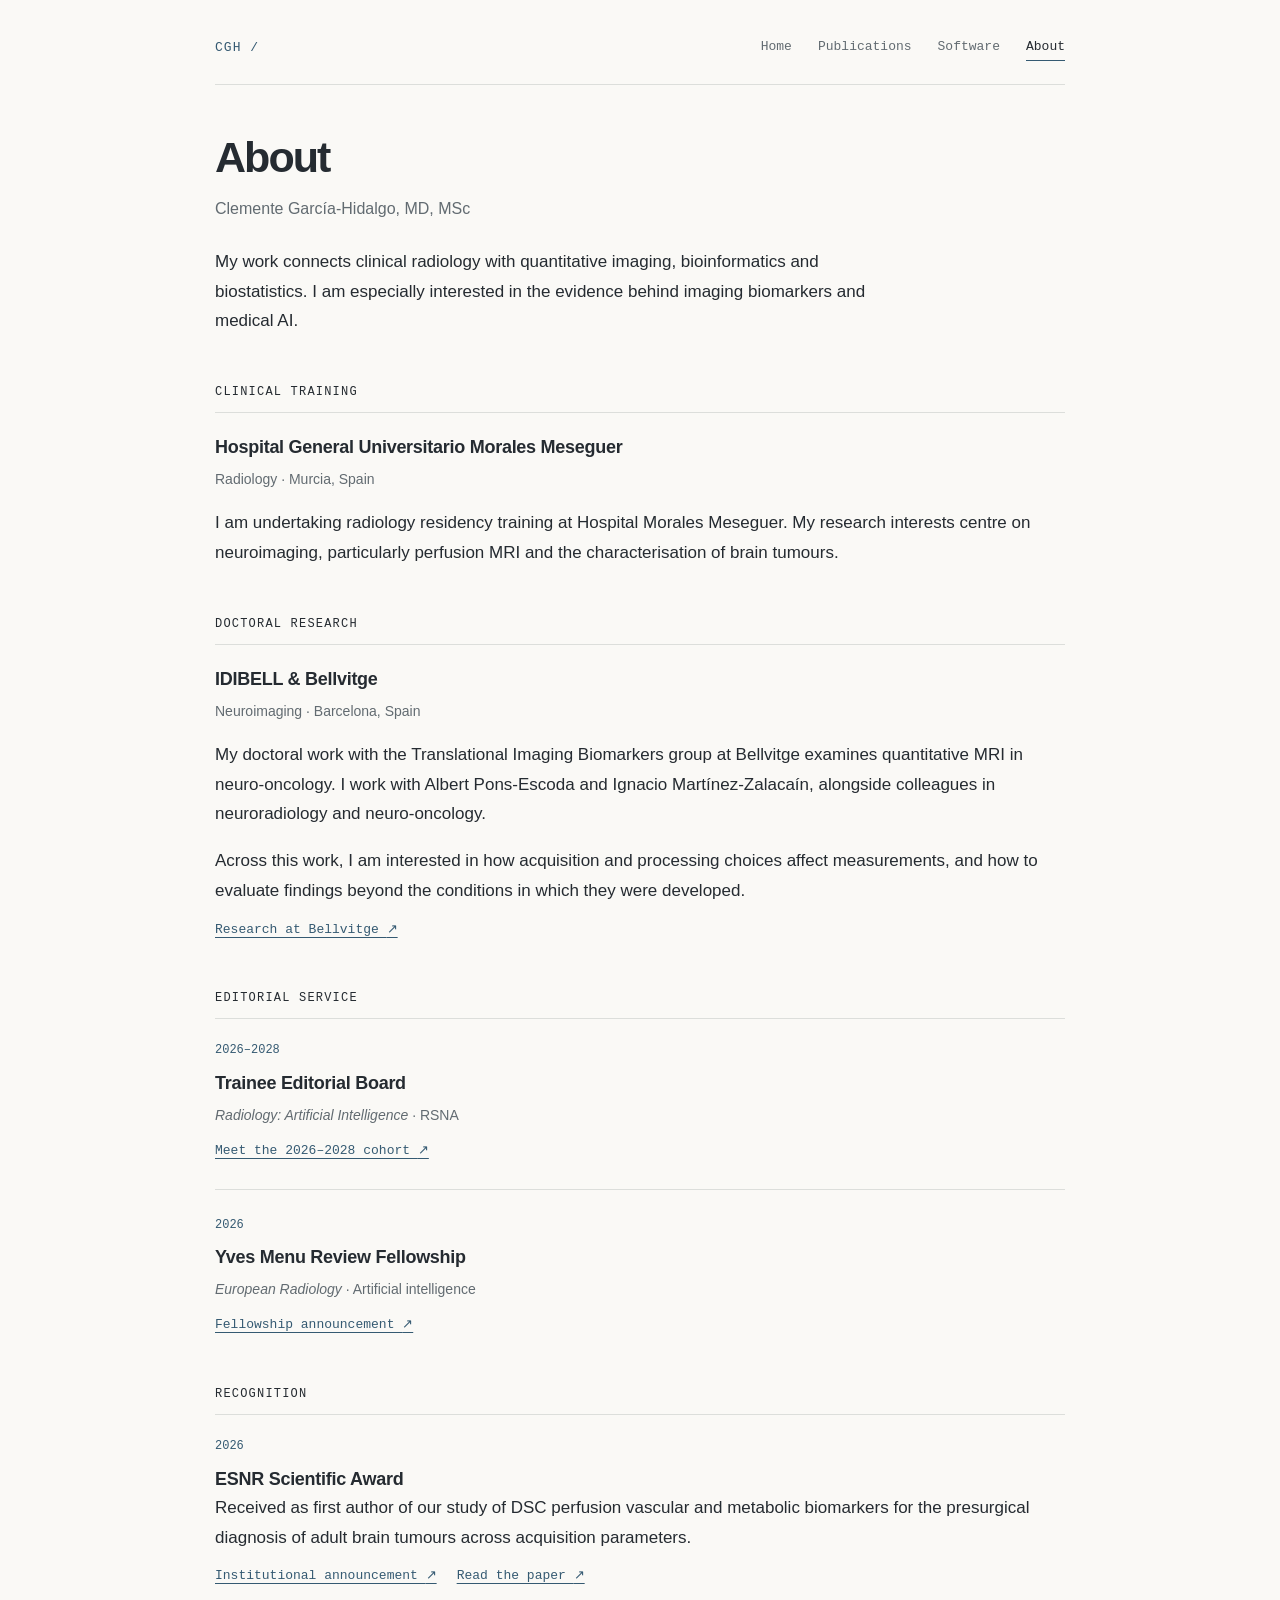
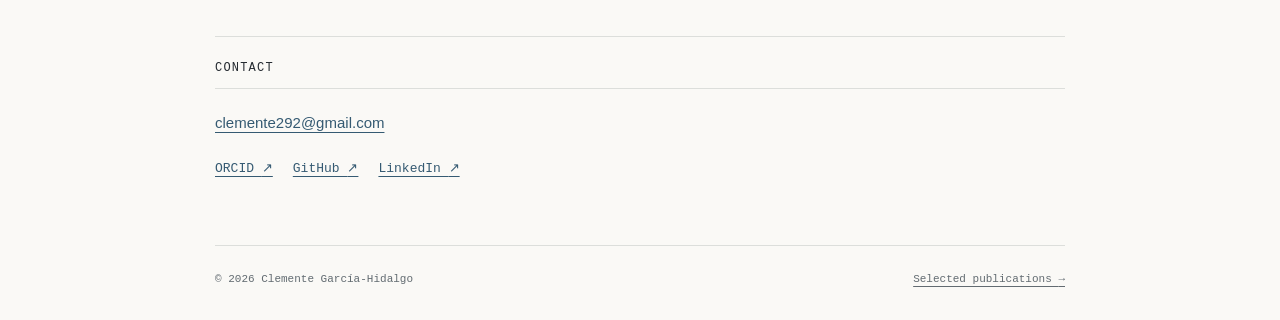
==== about/index.html @ 9771b4ef "Create academic website for Clemente Garcia-Hidalgo" ====
<!doctype html>
<html lang="en">
<head>
  <meta charset="utf-8">
  <meta name="viewport" content="width=device-width, initial-scale=1">
  <meta name="description" content="About Clemente García-Hidalgo, MD, MSc: clinical training, doctoral research in neuroimaging, editorial service and scientific recognition.">
  <title>About · Clemente García-Hidalgo</title>
  <link rel="canonical" href="https://torkitor.github.io/about/">
  <link rel="icon" href="../assets/favicon.svg" type="image/svg+xml">
  <link rel="stylesheet" href="../assets/style.css">
</head>
<body>
  <a class="skip-link" href="#main">Skip to content</a>
  <div class="page">
    <header class="site-header">
      <span class="wordmark">CGH /</span>
      <nav aria-label="Main navigation">
        <a href="../">Home</a>
        <a href="../publications/">Publications</a>
        <a href="../software/">Software</a>
        <a href="./" aria-current="page">About</a>
      </nav>
    </header>

    <main id="main">
      <h1>About</h1>
      <p class="subtitle">Clemente García-Hidalgo, MD, MSc</p>
      <p class="lead">My work connects clinical radiology with quantitative imaging, bioinformatics and biostatistics. I am especially interested in the evidence behind imaging biomarkers and medical AI.</p>

      <section aria-labelledby="clinical-heading">
        <h2 id="clinical-heading">Clinical training</h2>
        <h3>Hospital General Universitario Morales Meseguer</h3>
        <p class="meta">Radiology · Murcia, Spain</p>
        <p>I am undertaking radiology residency training at Hospital Morales Meseguer. My research interests centre on neuroimaging, particularly perfusion MRI and the characterisation of brain tumours.</p>
      </section>

      <section aria-labelledby="doctoral-heading">
        <h2 id="doctoral-heading">Doctoral research</h2>
        <h3>IDIBELL &amp; Bellvitge</h3>
        <p class="meta">Neuroimaging · Barcelona, Spain</p>
        <p>My doctoral work with the Translational Imaging Biomarkers group at Bellvitge examines quantitative MRI in neuro-oncology. I work with Albert Pons-Escoda and Ignacio Martínez-Zalacaín, alongside colleagues in neuroradiology and neuro-oncology.</p>
        <p>Across this work, I am interested in how acquisition and processing choices affect measurements, and how to evaluate findings beyond the conditions in which they were developed.</p>
        <a class="text-link" href="https://bellvitgehospital.cat/es/actualidad/noticia/la-esnr-premia-una-investigacion-sobre-tumores-cerebrales-dirigida-por-el-equipo">Research at Bellvitge <span aria-hidden="true">↗</span></a>
      </section>

      <section aria-labelledby="editorial-heading">
        <h2 id="editorial-heading">Editorial service</h2>
        <article class="entry">
          <p class="eyebrow">2026–2028</p>
          <h3>Trainee Editorial Board</h3>
          <p class="meta"><em>Radiology: Artificial Intelligence</em> · RSNA</p>
          <a class="text-link" href="https://radiologyai.substack.com/p/welcome-to-our-newest-trainee-editorial">Meet the 2026–2028 cohort <span aria-hidden="true">↗</span></a>
        </article>
        <article class="entry">
          <p class="eyebrow">2026</p>
          <h3>Yves Menu Review Fellowship</h3>
          <p class="meta"><em>European Radiology</em> · Artificial intelligence</p>
          <a class="text-link" href="https://journals.myesr.org/eur-radiol/news/new-year-new-fellows-welcome-the-recipients-of-yves-menu-review-fellowships-2026/">Fellowship announcement <span aria-hidden="true">↗</span></a>
        </article>
      </section>

      <section aria-labelledby="recognition-heading">
        <h2 id="recognition-heading">Recognition</h2>
        <article class="entry">
          <p class="eyebrow">2026</p>
          <h3>ESNR Scientific Award</h3>
          <p>Received as first author of our study of DSC perfusion vascular and metabolic biomarkers for the presurgical diagnosis of adult brain tumours across acquisition parameters.</p>
          <div class="links-row">
            <a href="https://idi.gencat.cat/ca/actualitat/2026/esnr-premia-recerca-tumors-cerebrals">Institutional announcement <span aria-hidden="true">↗</span></a>
            <a href="https://doi.org/10.1016/j.ejrad.2026.113218">Read the paper <span aria-hidden="true">↗</span></a>
          </div>
        </article>
      </section>

      <section class="contact" aria-labelledby="contact-heading">
        <h2 id="contact-heading">Contact</h2>
        <p><a href="mailto:clemente292@gmail.com">clemente292@gmail.com</a></p>
        <div class="links-row">
          <a href="https://orcid.org/0009-0001-6672-2714">ORCID <span aria-hidden="true">↗</span></a>
          <a href="https://github.com/torkitor">GitHub <span aria-hidden="true">↗</span></a>
          <a href="https://www.linkedin.com/in/clementegarciahidalgo/">LinkedIn <span aria-hidden="true">↗</span></a>
        </div>
      </section>
    </main>

    <footer class="site-footer">
      <span>© 2026 Clemente García-Hidalgo</span>
      <a href="../publications/">Selected publications <span aria-hidden="true">→</span></a>
    </footer>
  </div>
</body>
</html>
---- assets/style.css ----
:root {
  color-scheme: light;
  --paper: #faf9f6;
  --ink: #252b31;
  --muted: #626b71;
  --blue: #355a72;
  --rule: #dcdedb;
  --mono: "SFMono-Regular", Consolas, "Liberation Mono", monospace;
}
* { box-sizing: border-box; }
html { scroll-padding-top: 24px; }
body { margin: 0; color: var(--ink); background: var(--paper); font: 17px/1.75 -apple-system, BlinkMacSystemFont, "Segoe UI", sans-serif; }
.page { width: min(100% - 48px, 850px); margin: 0 auto; min-height: 100vh; display: flex; flex-direction: column; }
a { color: var(--blue); text-decoration-thickness: 1px; text-underline-offset: 4px; }
a:hover { color: var(--ink); }
a:focus-visible { outline: 2px solid var(--blue); outline-offset: 5px; border-radius: 1px; }
.skip-link { position: absolute; left: 24px; top: -100px; background: var(--paper); padding: 8px 14px; z-index: 2; }
.skip-link:focus { top: 12px; }
.site-header { display: flex; justify-content: space-between; align-items: center; gap: 24px; padding: 34px 0 23px; border-bottom: 1px solid var(--rule); }
nav { display: flex; flex-wrap: wrap; gap: 8px 26px; }
nav a { font: 13px/2 var(--mono); color: var(--muted); text-decoration: none; border-bottom: 1px solid transparent; }
nav a:hover, nav a[aria-current="page"] { color: var(--ink); border-bottom-color: var(--blue); }
.wordmark { font: 13px var(--mono); letter-spacing: .08em; color: var(--blue); }
main { flex: 1; padding-top: 48px; }
h1, h2, h3, p, figure { margin: 0; }
h1 { font-size: clamp(31px, 5vw, 43px); font-weight: 600; line-height: 1.16; letter-spacing: -.045em; }
.subtitle { color: var(--muted); margin-top: 12px; font-size: 16px; }
.intro { display: grid; grid-template-columns: 170px minmax(0, 1fr); gap: 34px; margin-top: 34px; }
.portrait { display: block; width: 170px; height: 190px; object-fit: cover; border-radius: 2px; }
figcaption { font: 11px/1.7 var(--mono); color: var(--muted); margin-top: 11px; }
p + p { margin-top: 17px; }
.intro-text p { font-size: 17px; line-height: 1.8; }
.links-row { display: flex; flex-wrap: wrap; gap: 8px 20px; margin-top: 21px; font: 13px/1.9 var(--mono); }
section { margin-top: 47px; }
h2 { font: 12px/1.5 var(--mono); font-weight: 500; text-transform: uppercase; letter-spacing: .10em; padding-bottom: 11px; border-bottom: 1px solid var(--rule); margin-bottom: 21px; }
h3 { font-size: 18px; line-height: 1.5; font-weight: 600; letter-spacing: -.015em; }
h3 a { color: var(--ink); text-decoration: none; }
h3 a:hover { color: var(--blue); text-decoration: underline; }
.interests { display: grid; grid-template-columns: repeat(3, minmax(0, 1fr)); gap: 28px; }
.interests h3 { font-size: 15px; margin-bottom: 7px; }
.interests p { color: var(--muted); font-size: 15px; line-height: 1.75; }
.news { padding: 0; margin: 0; list-style: none; }
.news li { display: grid; grid-template-columns: 70px minmax(0, 1fr); gap: 19px; margin-bottom: 15px; font-size: 15px; }
.news time, .eyebrow { font: 12px/1.8 var(--mono); color: var(--blue); }
.news time { padding-top: 3px; }
.section-heading { display: flex; flex-wrap: wrap; align-items: baseline; justify-content: space-between; gap: 10px; border-bottom: 1px solid var(--rule); margin-bottom: 21px; }
.section-heading h2 { border: 0; margin: 0; }
.section-heading > a { font: 12px var(--mono); margin-bottom: 10px; }
.entry { padding: 0 0 25px; margin-bottom: 25px; border-bottom: 1px solid var(--rule); }
.entry:last-child { border-bottom: 0; padding-bottom: 0; margin-bottom: 0; }
.entry .eyebrow { margin-bottom: 8px; }
.meta { color: var(--muted); font-size: 14px; margin-top: 7px; line-height: 1.65; }
.project h3 + p { margin-top: 12px; }
.entry .links-row { margin-top: 12px; }
.lead { max-width: 680px; margin-top: 24px; }
.text-link { display: inline-block; margin-top: 12px; font: 13px/1.9 var(--mono); }
.contact { border-top: 1px solid var(--rule); padding-top: 22px; }
.contact p { color: var(--muted); font-size: 15px; }
.site-footer { display: flex; flex-wrap: wrap; justify-content: space-between; gap: 12px; margin-top: 63px; padding: 24px 0 30px; border-top: 1px solid var(--rule); color: var(--muted); font: 11px/1.8 var(--mono); }
.site-footer a { color: var(--muted); }
@media (max-width: 600px) {
  .page { width: calc(100% - 36px); }
  .site-header { padding-top: 22px; gap: 12px; }
  nav { gap: 8px 18px; }
  .wordmark { display: none; }
  main { padding-top: 33px; }
  .intro { grid-template-columns: 1fr; gap: 23px; margin-top: 26px; }
  .portrait { width: 128px; height: 144px; }
  .intro figure { display: flex; align-items: flex-end; gap: 18px; }
  figcaption { margin: 0 0 2px; max-width: 160px; }
  .interests { grid-template-columns: 1fr; gap: 19px; }
  .news li { grid-template-columns: 57px minmax(0, 1fr); gap: 12px; }
  section { margin-top: 36px; }
  .site-footer { margin-top: 43px; }
}
@media print {
  body { background: white; font-size: 11pt; }
  .page { width: 100%; }
  .site-header, .skip-link, .site-footer { display: none; }
  main { padding: 0; }
  .entry { break-inside: avoid; }
}
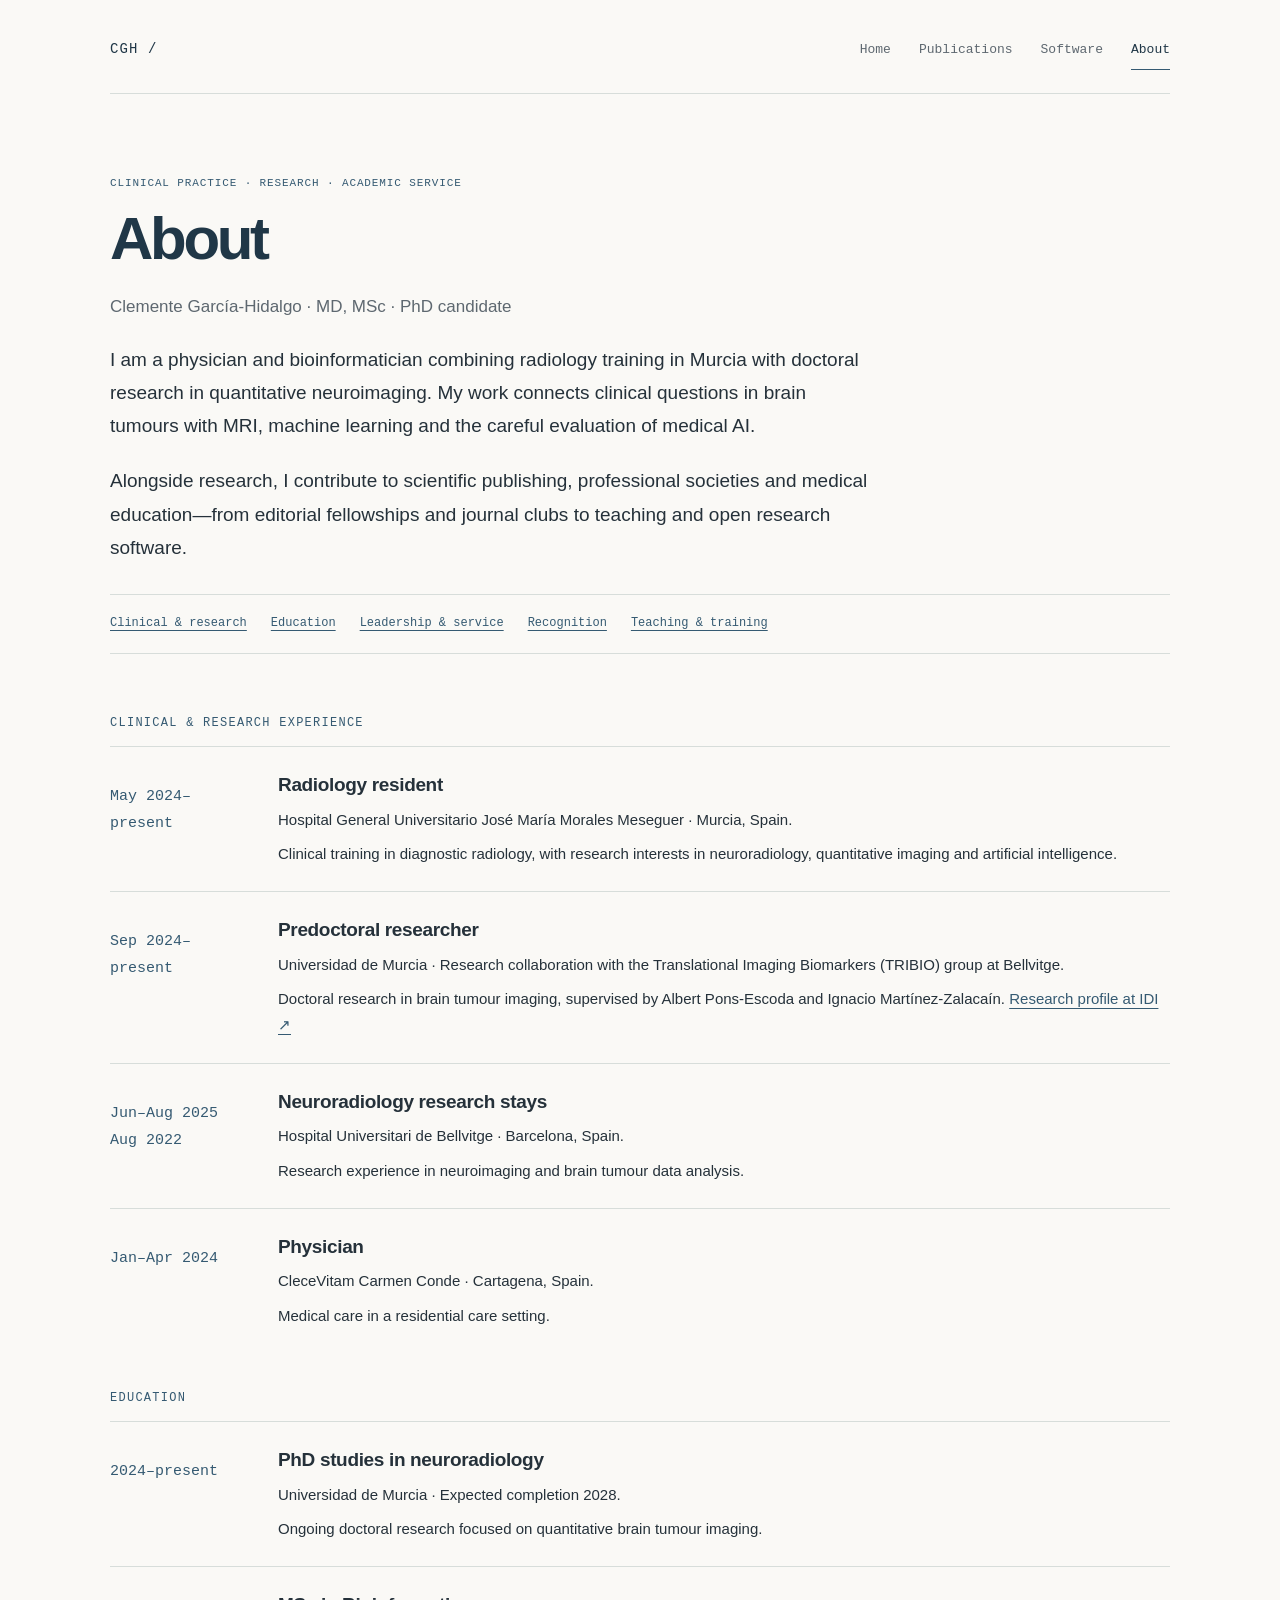
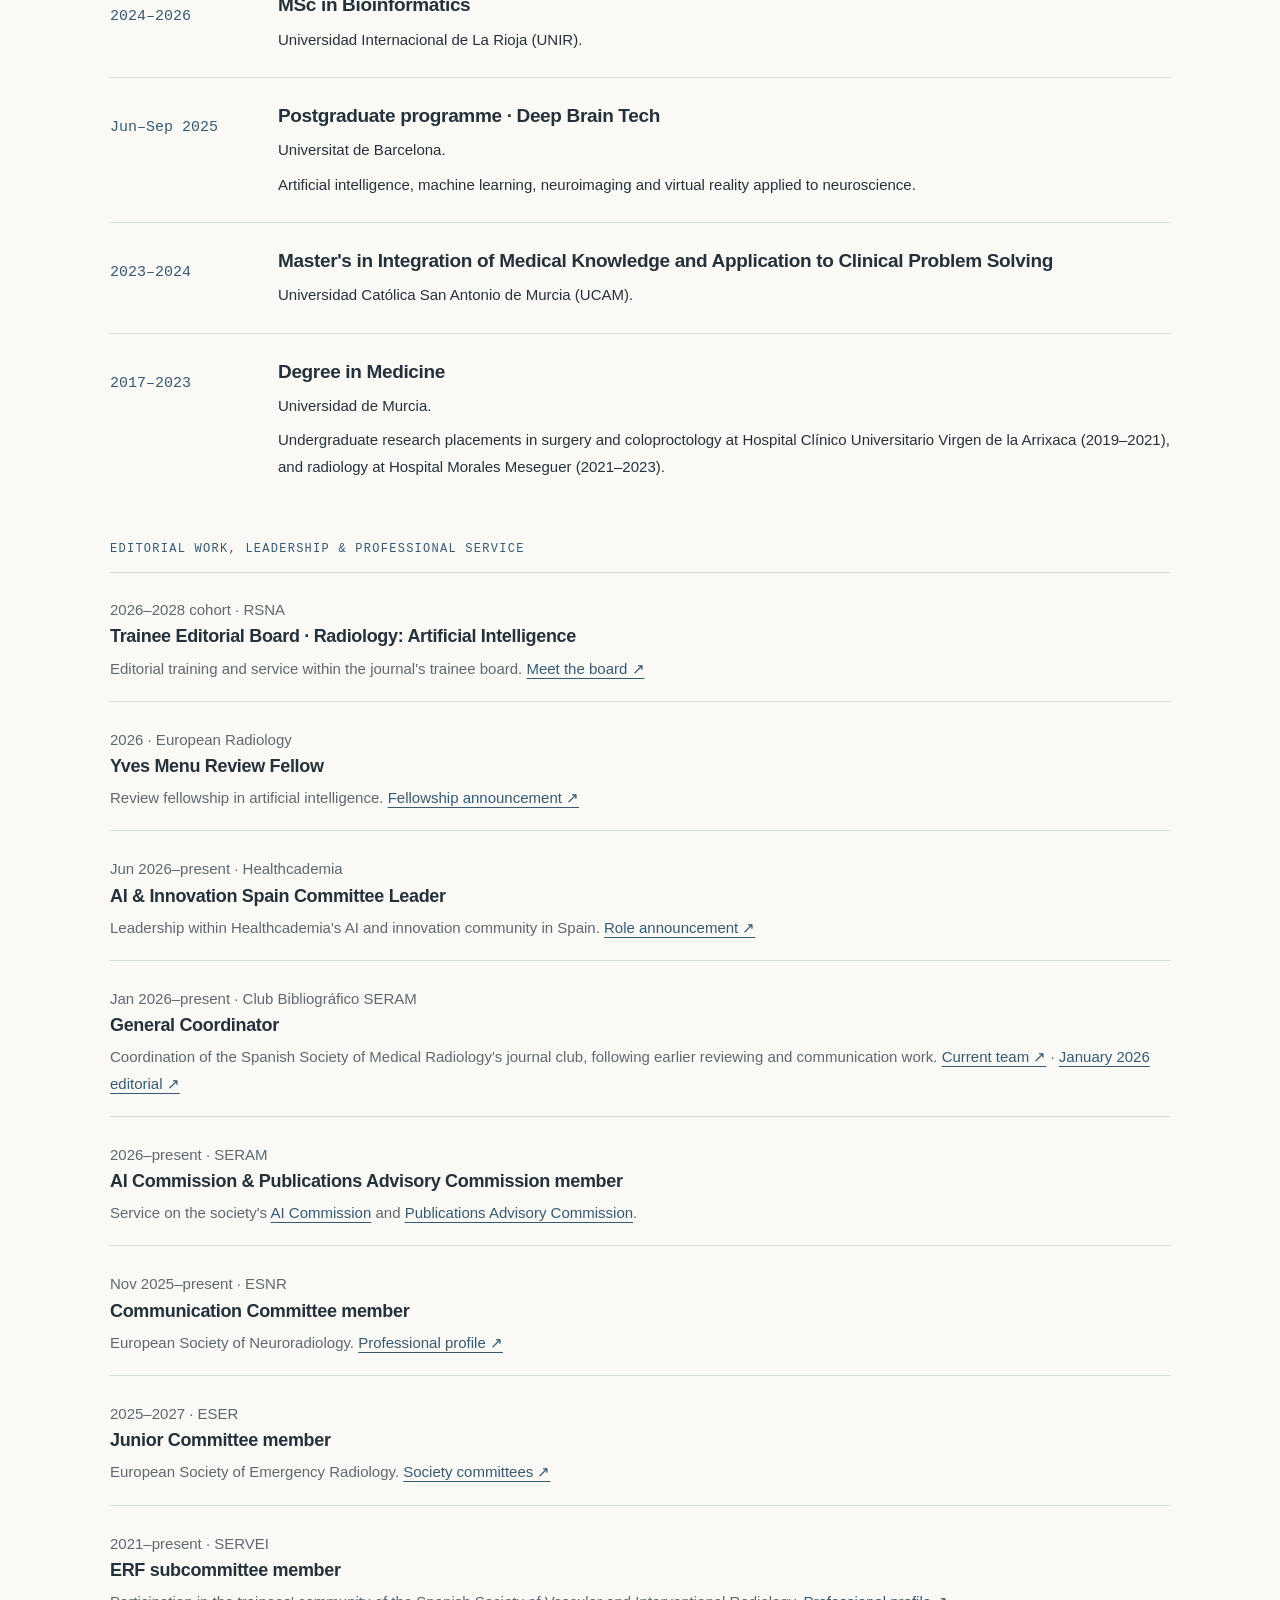
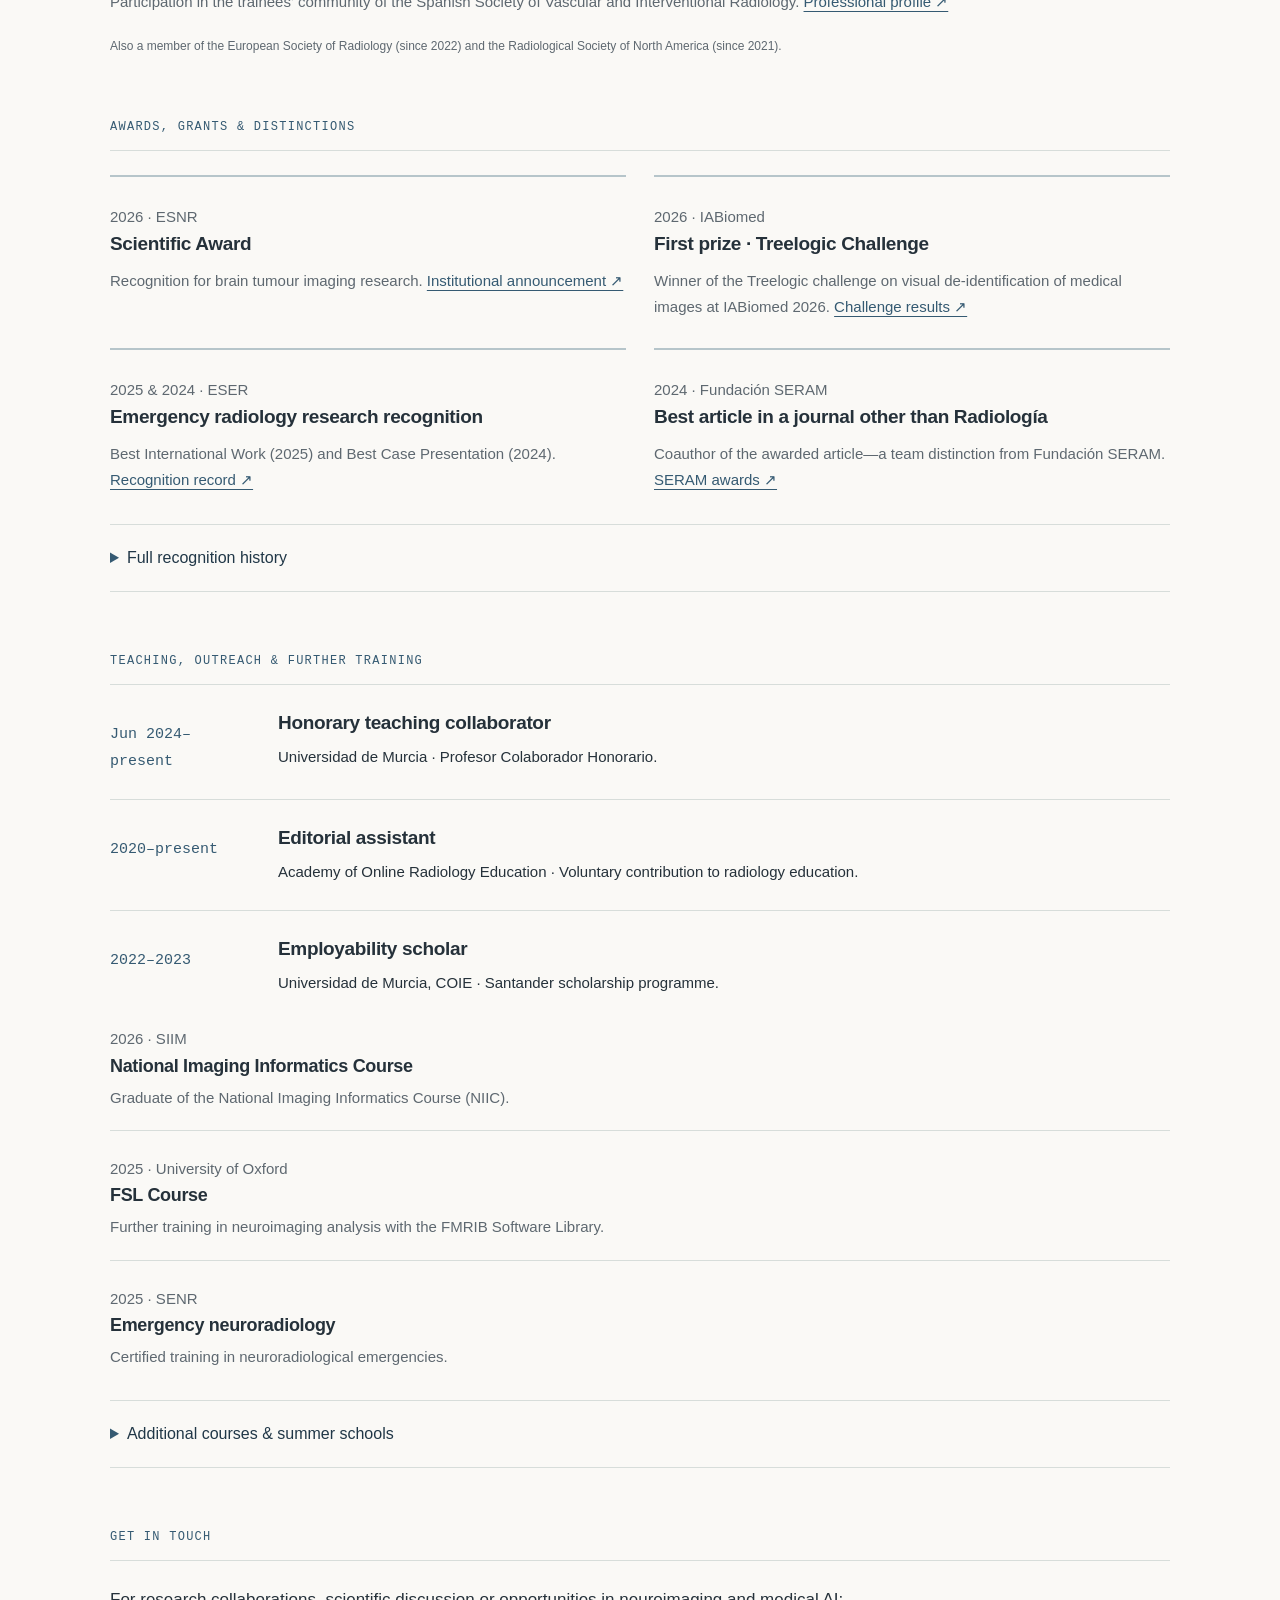
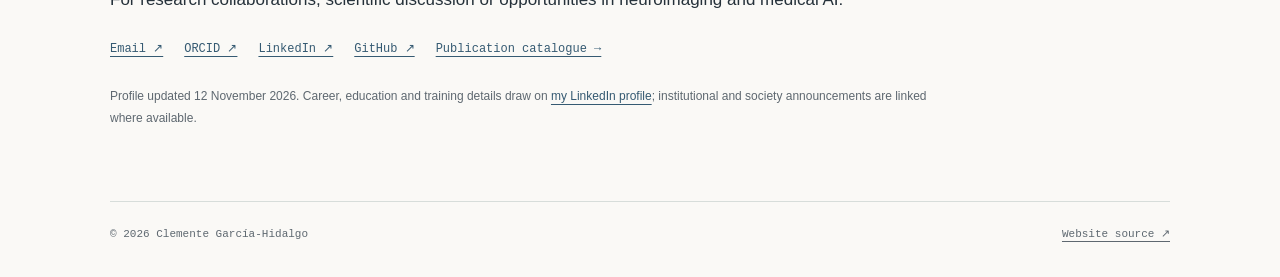
==== commit 1386c78d: "Expand academic profile and complete verified publication catalogue" ====
--- a/about/index.html
+++ b/about/index.html
@@ -3,7 +3,7 @@
 <head>
   <meta charset="utf-8">
   <meta name="viewport" content="width=device-width, initial-scale=1">
-  <meta name="description" content="About Clemente García-Hidalgo, MD, MSc: clinical training, doctoral research in neuroimaging, editorial service and scientific recognition.">
+  <meta name="description" content="The clinical, research and academic background of Clemente García-Hidalgo: radiology, neuroimaging, bioinformatics and medical artificial intelligence.">
   <title>About · Clemente García-Hidalgo</title>
   <link rel="canonical" href="https://torkitor.github.io/about/">
   <link rel="icon" href="../assets/favicon.svg" type="image/svg+xml">
@@ -11,82 +11,204 @@
 </head>
 <body>
   <a class="skip-link" href="#main">Skip to content</a>
-  <div class="page">
+  <div class="page page-wide">
     <header class="site-header">
-      <span class="wordmark">CGH /</span>
-      <nav aria-label="Main navigation">
+      <a class="wordmark" href="../" aria-label="Clemente García-Hidalgo, home">CGH /</a>
+      <nav class="site-nav" aria-label="Main navigation">
         <a href="../">Home</a>
         <a href="../publications/">Publications</a>
         <a href="../software/">Software</a>
         <a href="./" aria-current="page">About</a>
       </nav>
     </header>
-
     <main id="main">
-      <h1>About</h1>
-      <p class="subtitle">Clemente García-Hidalgo, MD, MSc</p>
-      <p class="lead">My work connects clinical radiology with quantitative imaging, bioinformatics and biostatistics. I am especially interested in the evidence behind imaging biomarkers and medical AI.</p>
-
-      <section aria-labelledby="clinical-heading">
-        <h2 id="clinical-heading">Clinical training</h2>
-        <h3>Hospital General Universitario Morales Meseguer</h3>
-        <p class="meta">Radiology · Murcia, Spain</p>
-        <p>I am undertaking radiology residency training at Hospital Morales Meseguer. My research interests centre on neuroimaging, particularly perfusion MRI and the characterisation of brain tumours.</p>
-      </section>
-
-      <section aria-labelledby="doctoral-heading">
-        <h2 id="doctoral-heading">Doctoral research</h2>
-        <h3>IDIBELL &amp; Bellvitge</h3>
-        <p class="meta">Neuroimaging · Barcelona, Spain</p>
-        <p>My doctoral work with the Translational Imaging Biomarkers group at Bellvitge examines quantitative MRI in neuro-oncology. I work with Albert Pons-Escoda and Ignacio Martínez-Zalacaín, alongside colleagues in neuroradiology and neuro-oncology.</p>
-        <p>Across this work, I am interested in how acquisition and processing choices affect measurements, and how to evaluate findings beyond the conditions in which they were developed.</p>
-        <a class="text-link" href="https://bellvitgehospital.cat/es/actualidad/noticia/la-esnr-premia-una-investigacion-sobre-tumores-cerebrales-dirigida-por-el-equipo">Research at Bellvitge <span aria-hidden="true">↗</span></a>
-      </section>
-
-      <section aria-labelledby="editorial-heading">
-        <h2 id="editorial-heading">Editorial service</h2>
-        <article class="entry">
-          <p class="eyebrow">2026–2028</p>
-          <h3>Trainee Editorial Board</h3>
-          <p class="meta"><em>Radiology: Artificial Intelligence</em> · RSNA</p>
-          <a class="text-link" href="https://radiologyai.substack.com/p/welcome-to-our-newest-trainee-editorial">Meet the 2026–2028 cohort <span aria-hidden="true">↗</span></a>
-        </article>
-        <article class="entry">
-          <p class="eyebrow">2026</p>
-          <h3>Yves Menu Review Fellowship</h3>
-          <p class="meta"><em>European Radiology</em> · Artificial intelligence</p>
-          <a class="text-link" href="https://journals.myesr.org/eur-radiol/news/new-year-new-fellows-welcome-the-recipients-of-yves-menu-review-fellowships-2026/">Fellowship announcement <span aria-hidden="true">↗</span></a>
-        </article>
-      </section>
-
-      <section aria-labelledby="recognition-heading">
-        <h2 id="recognition-heading">Recognition</h2>
-        <article class="entry">
-          <p class="eyebrow">2026</p>
-          <h3>ESNR Scientific Award</h3>
-          <p>Received as first author of our study of DSC perfusion vascular and metabolic biomarkers for the presurgical diagnosis of adult brain tumours across acquisition parameters.</p>
-          <div class="links-row">
-            <a href="https://idi.gencat.cat/ca/actualitat/2026/esnr-premia-recerca-tumors-cerebrals">Institutional announcement <span aria-hidden="true">↗</span></a>
-            <a href="https://doi.org/10.1016/j.ejrad.2026.113218">Read the paper <span aria-hidden="true">↗</span></a>
-          </div>
-        </article>
-      </section>
-
-      <section class="contact" aria-labelledby="contact-heading">
-        <h2 id="contact-heading">Contact</h2>
-        <p><a href="mailto:clemente292@gmail.com">clemente292@gmail.com</a></p>
+      <div class="profile-intro">
+        <p class="eyebrow">Clinical practice · Research · Academic service</p>
+        <h1 class="page-title">About</h1>
+        <p class="subtitle">Clemente García-Hidalgo · MD, MSc · PhD candidate</p>
+        <p class="lead">I am a physician and bioinformatician combining radiology training in Murcia with doctoral research in quantitative neuroimaging. My work connects clinical questions in brain tumours with MRI, machine learning and the careful evaluation of medical AI.</p>
+        <p class="lead">Alongside research, I contribute to scientific publishing, professional societies and medical education—from editorial fellowships and journal clubs to teaching and open research software.</p>
+      </div>
+      <nav class="jump-links" aria-label="On this page">
+        <a href="#clinical-research">Clinical &amp; research</a>
+        <a href="#education">Education</a>
+        <a href="#leadership">Leadership &amp; service</a>
+        <a href="#recognition">Recognition</a>
+        <a href="#teaching-training">Teaching &amp; training</a>
+      </nav>
+
+      <section id="clinical-research" aria-labelledby="clinical-heading">
+        <h2 id="clinical-heading">Clinical &amp; research experience</h2>
+        <div class="timeline">
+          <article class="timeline-item">
+            <p class="period">May 2024–present</p>
+            <div><h3>Radiology resident</h3><p>Hospital General Universitario José María Morales Meseguer · Murcia, Spain.</p><p>Clinical training in diagnostic radiology, with research interests in neuroradiology, quantitative imaging and artificial intelligence.</p></div>
+          </article>
+          <article class="timeline-item">
+            <p class="period">Sep 2024–present</p>
+            <div><h3>Predoctoral researcher</h3><p>Universidad de Murcia · Research collaboration with the Translational Imaging Biomarkers (TRIBIO) group at Bellvitge.</p><p>Doctoral research in brain tumour imaging, supervised by Albert Pons-Escoda and Ignacio Martínez-Zalacaín. <a href="https://idi.gencat.cat/ca/actualitat/2026/esnr-premia-recerca-tumors-cerebrals">Research profile at IDI ↗</a></p></div>
+          </article>
+          <article class="timeline-item">
+            <p class="period">Jun–Aug 2025<br>Aug 2022</p>
+            <div><h3>Neuroradiology research stays</h3><p>Hospital Universitari de Bellvitge · Barcelona, Spain.</p><p>Research experience in neuroimaging and brain tumour data analysis.</p></div>
+          </article>
+          <article class="timeline-item">
+            <p class="period">Jan–Apr 2024</p>
+            <div><h3>Physician</h3><p>CleceVitam Carmen Conde · Cartagena, Spain.</p><p>Medical care in a residential care setting.</p></div>
+          </article>
+        </div>
+      </section>
+
+      <section id="education" aria-labelledby="education-heading">
+        <h2 id="education-heading">Education</h2>
+        <div class="timeline">
+          <article class="timeline-item">
+            <p class="period">2024–present</p>
+            <div><h3>PhD studies in neuroradiology</h3><p>Universidad de Murcia · Expected completion 2028.</p><p>Ongoing doctoral research focused on quantitative brain tumour imaging.</p></div>
+          </article>
+          <article class="timeline-item">
+            <p class="period">2024–2026</p>
+            <div><h3>MSc in Bioinformatics</h3><p>Universidad Internacional de La Rioja (UNIR).</p></div>
+          </article>
+          <article class="timeline-item">
+            <p class="period">Jun–Sep 2025</p>
+            <div><h3>Postgraduate programme · Deep Brain Tech</h3><p>Universitat de Barcelona.</p><p>Artificial intelligence, machine learning, neuroimaging and virtual reality applied to neuroscience.</p></div>
+          </article>
+          <article class="timeline-item">
+            <p class="period">2023–2024</p>
+            <div><h3>Master's in Integration of Medical Knowledge and Application to Clinical Problem Solving</h3><p>Universidad Católica San Antonio de Murcia (UCAM).</p></div>
+          </article>
+          <article class="timeline-item">
+            <p class="period">2017–2023</p>
+            <div><h3>Degree in Medicine</h3><p>Universidad de Murcia.</p><p>Undergraduate research placements in surgery and coloproctology at Hospital Clínico Universitario Virgen de la Arrixaca (2019–2021), and radiology at Hospital Morales Meseguer (2021–2023).</p></div>
+          </article>
+        </div>
+      </section>
+
+      <section id="leadership" aria-labelledby="leadership-heading">
+        <h2 id="leadership-heading">Editorial work, leadership &amp; professional service</h2>
+        <div class="role-list">
+          <article><p class="meta">2026–2028 cohort · RSNA</p><h3>Trainee Editorial Board · Radiology: Artificial Intelligence</h3><p>Editorial training and service within the journal's trainee board. <a href="https://radiologyai.substack.com/p/welcome-to-our-newest-trainee-editorial">Meet the board ↗</a></p></article>
+          <article><p class="meta">2026 · European Radiology</p><h3>Yves Menu Review Fellow</h3><p>Review fellowship in artificial intelligence. <a href="https://journals.myesr.org/eur-radiol/news/new-year-new-fellows-welcome-the-recipients-of-yves-menu-review-fellowships-2026/">Fellowship announcement ↗</a></p></article>
+          <article><p class="meta">Jun 2026–present · Healthcademia</p><h3>AI &amp; Innovation Spain Committee Leader</h3><p>Leadership within Healthcademia's AI and innovation community in Spain. <a href="https://www.linkedin.com/feed/update/urn:li:activity:7523342420038672384/">Role announcement ↗</a></p></article>
+          <article><p class="meta">Jan 2026–present · Club Bibliográfico SERAM</p><h3>General Coordinator</h3><p>Coordination of the Spanish Society of Medical Radiology's journal club, following earlier reviewing and communication work. <a href="https://cbseram.com/quienes-somos/">Current team ↗</a> · <a href="https://cbseram.com/2026/01/30/editorial-enero-2026/">January 2026 editorial ↗</a></p></article>
+          <article><p class="meta">2026–present · SERAM</p><h3>AI Commission &amp; Publications Advisory Commission member</h3><p>Service on the society's <a href="https://seram.es/comisiones/comision-ia/">AI Commission</a> and <a href="https://seram.es/comisiones-asesoras/comision-de-publicaciones/">Publications Advisory Commission</a>.</p></article>
+          <article><p class="meta">Nov 2025–present · ESNR</p><h3>Communication Committee member</h3><p>European Society of Neuroradiology. <a href="https://www.linkedin.com/in/clementegarciahidalgo/details/experience/">Professional profile ↗</a></p></article>
+          <article><p class="meta">2025–2027 · ESER</p><h3>Junior Committee member</h3><p>European Society of Emergency Radiology. <a href="https://www.eser-society.org/society/committees/">Society committees ↗</a></p></article>
+          <article><p class="meta">2021–present · SERVEI</p><h3>ERF subcommittee member</h3><p>Participation in the trainees' community of the Spanish Society of Vascular and Interventional Radiology. <a href="https://www.linkedin.com/in/clementegarciahidalgo/details/organizations/">Professional profile ↗</a></p></article>
+        </div>
+        <p class="source-note">Also a member of the European Society of Radiology (since 2022) and the Radiological Society of North America (since 2021).</p>
+      </section>
+
+      <section id="recognition" aria-labelledby="recognition-heading">
+        <h2 id="recognition-heading">Awards, grants &amp; distinctions</h2>
+        <div class="recognition-grid">
+          <article><p class="meta">2026 · ESNR</p><h3>Scientific Award</h3><p>Recognition for brain tumour imaging research. <a href="https://idi.gencat.cat/ca/actualitat/2026/esnr-premia-recerca-tumors-cerebrals">Institutional announcement ↗</a></p></article>
+          <article><p class="meta">2026 · IABiomed</p><h3>First prize · Treelogic Challenge</h3><p>Winner of the Treelogic challenge on visual de-identification of medical images at IABiomed 2026. <a href="https://iabiomed.org/hackathon-2026/">Challenge results ↗</a></p></article>
+          <article><p class="meta">2025 &amp; 2024 · ESER</p><h3>Emergency radiology research recognition</h3><p>Best International Work (2025) and Best Case Presentation (2024). <a href="https://www.linkedin.com/in/clementegarciahidalgo/details/honors/">Recognition record ↗</a></p></article>
+          <article><p class="meta">2024 · Fundación SERAM</p><h3>Best article in a journal other than Radiología</h3><p>Coauthor of the awarded article—a team distinction from Fundación SERAM. <a href="https://seram.es/premios/">SERAM awards ↗</a></p></article>
+        </div>
+        <details class="archive">
+          <summary>Full recognition history</summary>
+          <h3>2026</h3>
+          <ul class="archive-list">
+            <li><strong>ESNR Scientific Award.</strong> European Society of Neuroradiology.</li>
+            <li><strong>First prize, Treelogic Challenge.</strong> IABiomed 2026.</li>
+            <li><strong>Best Model Optimisation, Bracco / EuSoMII Agentic AI challenge.</strong> ECR 2026. <a href="https://www.linkedin.com/posts/paola-rinaldi-b8088014a_braccoimaging-ecr2026-raysofknowledge-activity-7444625278506782720-95We">Announcement ↗</a></li>
+          </ul>
+          <h3>2025</h3>
+          <ul class="archive-list">
+            <li><strong>Best International Work.</strong> European Society of Emergency Radiology.</li>
+            <li><strong>Young Cancer Researchers scholarship.</strong> Asociación Española Contra el Cáncer (AECC).</li>
+            <li><strong>Research scholarship.</strong> Colegio Oficial de Médicos de la Región de Murcia.</li>
+          </ul>
+          <h3>2024</h3>
+          <ul class="archive-list">
+            <li><strong>Best article in a journal other than Radiología.</strong> Fundación SERAM; coauthor of the awarded work.</li>
+            <li><strong>Best Case Presentation.</strong> European Society of Emergency Radiology.</li>
+            <li><strong>First prize, best communication.</strong> CESM Murcia / DEPFIM residents' congress, for work on AI ethics and regulation. The prize included a partial UNIR scholarship. <a href="https://medicosdemurcia.com/noticia.asp?id=1892">College announcement ↗</a></li>
+            <li><strong>Best work.</strong> VIII Medical Education Meeting, Centro de Estudios Médicos.</li>
+            <li><strong>Best clinical case.</strong> Murcia Head and Neck Tumour Society.</li>
+          </ul>
+          <h3>2023</h3>
+          <ul class="archive-list">
+            <li><strong>Best medical undergraduate thesis and associated scholarship.</strong> Encuentro TF.</li>
+            <li><strong>Santander–COIE employability scholarship.</strong> Universidad de Murcia, 2022–2023.</li>
+            <li><strong>Best communication.</strong> National Medical Education Meeting.</li>
+            <li><strong>Best communication.</strong> First National APURF Congress (Association of University Professors of Radiology and Physics).</li>
+          </ul>
+          <h3>2022</h3>
+          <ul class="archive-list">
+            <li><strong>Accésit, entrepreneurial talent and business creation award, Medicine category.</strong> Haptic Brain project.</li>
+            <li><strong>Santander scholarship.</strong> Rural and social healthcare placement.</li>
+            <li><strong>EUniWell summer school scholarship.</strong> Universidad de Murcia; Leiden University programme.</li>
+          </ul>
+          <h3>2021</h3>
+          <ul class="archive-list">
+            <li><strong>Second prize, best communication.</strong> SERAM International Radiology Congress for Medical Students.</li>
+            <li><strong>Third prize, poster.</strong> X Biomedical Research Congress, Universitat de València.</li>
+          </ul>
+          <h3>2018</h3>
+          <ul class="archive-list">
+            <li><strong>Scholarship.</strong> XIX Eladio Viñuela School of Molecular Biology, Universidad Internacional Menéndez Pelayo (UIMP).</li>
+          </ul>
+          <h3>2017</h3>
+          <ul class="archive-list">
+            <li><strong>Accésit.</strong> XXII Regional Chemistry Olympiad, Universidad de Murcia.</li>
+            <li><strong>Erasmus+ Health Factor scholarship.</strong> Turin, Italy.</li>
+            <li><strong>Ortega y Gasset scholarship.</strong> Universidad Internacional Menéndez Pelayo.</li>
+            <li><strong>Scholarship for talented incoming students.</strong> Universidad de Murcia.</li>
+            <li><strong>Matrícula de Honor.</strong> Spanish upper-secondary education (Bachillerato).</li>
+          </ul>
+          <h3>Additional clinical distinction</h3>
+          <ul class="archive-list"><li><strong>Second prize, VI Certamen de Casos Clínicos MIR.</strong> Colegio de Médicos de la Región de Murcia, for a gastropulmonary fistula case with Cristina Serrano Cortés and Manuel Carpio Salmerón. <a href="https://commurcia.es/noticia?id=2235">College announcement ↗</a></li></ul>
+          <p class="source-note">This archive includes research awards, grants and academic distinctions recorded on <a href="https://www.linkedin.com/in/clementegarciahidalgo/details/honors/">my professional profile</a>, supplemented by the announcements linked above. The thesis prize and its associated scholarship are presented together.</p>
+        </details>
+      </section>
+
+      <section id="teaching-training" aria-labelledby="teaching-heading">
+        <h2 id="teaching-heading">Teaching, outreach &amp; further training</h2>
+        <div class="timeline">
+          <article class="timeline-item"><p class="period">Jun 2024–present</p><div><h3>Honorary teaching collaborator</h3><p>Universidad de Murcia · Profesor Colaborador Honorario.</p></div></article>
+          <article class="timeline-item"><p class="period">2020–present</p><div><h3>Editorial assistant</h3><p>Academy of Online Radiology Education · Voluntary contribution to radiology education.</p></div></article>
+          <article class="timeline-item"><p class="period">2022–2023</p><div><h3>Employability scholar</h3><p>Universidad de Murcia, COIE · Santander scholarship programme.</p></div></article>
+        </div>
+        <div class="role-list">
+          <article><p class="meta">2026 · SIIM</p><h3>National Imaging Informatics Course</h3><p>Graduate of the National Imaging Informatics Course (NIIC).</p></article>
+          <article><p class="meta">2025 · University of Oxford</p><h3>FSL Course</h3><p>Further training in neuroimaging analysis with the FMRIB Software Library.</p></article>
+          <article><p class="meta">2025 · SENR</p><h3>Emergency neuroradiology</h3><p>Certified training in neuroradiological emergencies.</p></article>
+        </div>
+        <details class="archive">
+          <summary>Additional courses &amp; summer schools</summary>
+          <ul class="archive-list">
+            <li><strong>Fourth Breast MRI Course.</strong> SEDIM.</li>
+            <li><strong>Patient-centred care.</strong> Professional development course.</li>
+            <li><strong>Introduction to scientific publishing.</strong> SERAM, 2022.</li>
+            <li><strong>EUniWell summer school on COVID-19.</strong> Leiden University, 2022.</li>
+            <li><strong>Paediatric abdominal imaging.</strong> SERAM.</li>
+            <li><strong>Principles of Radiology.</strong> Dr Khaled Elsayes, University of Texas, 2020.</li>
+            <li><strong>Clinical simulation and SBAR communication.</strong> Universidad de Murcia, 2022.</li>
+            <li><strong>XIX and XX Eladio Viñuela Schools of Molecular Biology.</strong> UIMP, 2018 and 2019.</li>
+            <li><strong>Ortega y Gasset Summer Programme.</strong> UIMP, 2017.</li>
+          </ul>
+          <p class="source-note">Further details in my <a href="https://www.linkedin.com/in/clementegarciahidalgo/details/courses/">course record</a> and <a href="https://www.linkedin.com/in/clementegarciahidalgo/details/certifications/">certifications</a>.</p>
+        </details>
+      </section>
+
+      <section id="contact" aria-labelledby="contact-heading">
+        <h2 id="contact-heading">Get in touch</h2>
+        <p>For research collaborations, scientific discussion or opportunities in neuroimaging and medical AI:</p>
         <div class="links-row">
-          <a href="https://orcid.org/0009-0001-6672-2714">ORCID <span aria-hidden="true">↗</span></a>
-          <a href="https://github.com/torkitor">GitHub <span aria-hidden="true">↗</span></a>
-          <a href="https://www.linkedin.com/in/clementegarciahidalgo/">LinkedIn <span aria-hidden="true">↗</span></a>
-        </div>
-      </section>
+          <a href="mailto:clemente292@gmail.com">Email ↗</a>
+          <a href="https://orcid.org/0009-0001-6672-2714">ORCID ↗</a>
+          <a href="https://www.linkedin.com/in/clementegarciahidalgo/">LinkedIn ↗</a>
+          <a href="https://github.com/torkitor">GitHub ↗</a>
+          <a href="../publications/">Publication catalogue →</a>
+        </div>
+      </section>
+      <p class="source-note">Profile updated 12 November 2026. Career, education and training details draw on <a href="https://www.linkedin.com/in/clementegarciahidalgo/">my LinkedIn profile</a>; institutional and society announcements are linked where available.</p>
     </main>
-
-    <footer class="site-footer">
-      <span>© 2026 Clemente García-Hidalgo</span>
-      <a href="../publications/">Selected publications <span aria-hidden="true">→</span></a>
-    </footer>
+    <footer class="site-footer"><span>© 2026 Clemente García-Hidalgo</span><a href="https://github.com/torkitor/torkitor.github.io">Website source ↗</a></footer>
   </div>
 </body>
 </html>
--- a/assets/style.css
+++ b/assets/style.css
@@ -1,82 +1,250 @@
 :root {
   color-scheme: light;
   --paper: #faf9f6;
-  --ink: #252b31;
-  --muted: #626b71;
+  --ink: #25313a;
+  --navy: #203747;
   --blue: #355a72;
-  --rule: #dcdedb;
+  --muted: #5e6870;
+  --rule: #d7ddda;
+  --wash: #f0f3f1;
   --mono: "SFMono-Regular", Consolas, "Liberation Mono", monospace;
 }
 * { box-sizing: border-box; }
-html { scroll-padding-top: 24px; }
-body { margin: 0; color: var(--ink); background: var(--paper); font: 17px/1.75 -apple-system, BlinkMacSystemFont, "Segoe UI", sans-serif; }
-.page { width: min(100% - 48px, 850px); margin: 0 auto; min-height: 100vh; display: flex; flex-direction: column; }
-a { color: var(--blue); text-decoration-thickness: 1px; text-underline-offset: 4px; }
-a:hover { color: var(--ink); }
-a:focus-visible { outline: 2px solid var(--blue); outline-offset: 5px; border-radius: 1px; }
-.skip-link { position: absolute; left: 24px; top: -100px; background: var(--paper); padding: 8px 14px; z-index: 2; }
+html { scroll-padding-top: 28px; }
+body { margin: 0; background: var(--paper); color: var(--ink); font: 17px/1.75 -apple-system, BlinkMacSystemFont, "Segoe UI", sans-serif; -webkit-font-smoothing: antialiased; }
+[hidden] { display: none !important; }
+.page { width: min(1060px, calc(100% - 64px)); min-height: 100vh; margin-inline: auto; display: flex; flex-direction: column; }
+a { color: var(--blue); text-decoration-thickness: 1px; text-underline-offset: 4px; overflow-wrap: anywhere; }
+a:hover { color: var(--navy); }
+a:focus-visible, button:focus-visible, input:focus-visible, select:focus-visible, summary:focus-visible { outline: 2px solid var(--blue); outline-offset: 4px; }
+button, input, select { font: inherit; }
+button, select, summary { cursor: pointer; }
+button { color: inherit; }
+img { max-width: 100%; }
+strong { font-weight: 600; }
+h1, h2, h3, p, figure { margin: 0; }
+p + p { margin-top: 18px; }
+.skip-link { position: absolute; top: -100px; left: 24px; z-index: 10; padding: 9px 16px; border: 1px solid var(--blue); background: var(--paper); }
 .skip-link:focus { top: 12px; }
-.site-header { display: flex; justify-content: space-between; align-items: center; gap: 24px; padding: 34px 0 23px; border-bottom: 1px solid var(--rule); }
-nav { display: flex; flex-wrap: wrap; gap: 8px 26px; }
-nav a { font: 13px/2 var(--mono); color: var(--muted); text-decoration: none; border-bottom: 1px solid transparent; }
-nav a:hover, nav a[aria-current="page"] { color: var(--ink); border-bottom-color: var(--blue); }
-.wordmark { font: 13px var(--mono); letter-spacing: .08em; color: var(--blue); }
-main { flex: 1; padding-top: 48px; }
-h1, h2, h3, p, figure { margin: 0; }
-h1 { font-size: clamp(31px, 5vw, 43px); font-weight: 600; line-height: 1.16; letter-spacing: -.045em; }
-.subtitle { color: var(--muted); margin-top: 12px; font-size: 16px; }
-.intro { display: grid; grid-template-columns: 170px minmax(0, 1fr); gap: 34px; margin-top: 34px; }
-.portrait { display: block; width: 170px; height: 190px; object-fit: cover; border-radius: 2px; }
-figcaption { font: 11px/1.7 var(--mono); color: var(--muted); margin-top: 11px; }
-p + p { margin-top: 17px; }
-.intro-text p { font-size: 17px; line-height: 1.8; }
-.links-row { display: flex; flex-wrap: wrap; gap: 8px 20px; margin-top: 21px; font: 13px/1.9 var(--mono); }
-section { margin-top: 47px; }
-h2 { font: 12px/1.5 var(--mono); font-weight: 500; text-transform: uppercase; letter-spacing: .10em; padding-bottom: 11px; border-bottom: 1px solid var(--rule); margin-bottom: 21px; }
-h3 { font-size: 18px; line-height: 1.5; font-weight: 600; letter-spacing: -.015em; }
-h3 a { color: var(--ink); text-decoration: none; }
+.site-header { display: flex; align-items: center; justify-content: space-between; gap: 28px; padding: 30px 0 23px; border-bottom: 1px solid var(--rule); }
+.wordmark { color: var(--navy); font: 14px/1.4 var(--mono); letter-spacing: .08em; white-space: nowrap; text-decoration: none; }
+.site-header nav { display: flex; flex-wrap: wrap; gap: 4px 28px; }
+.site-header nav a { display: inline-flex; align-items: center; min-height: 40px; border-bottom: 1px solid transparent; color: var(--muted); text-decoration: none; font: 13px/1.5 var(--mono); }
+.site-header nav a:hover, .site-header nav a[aria-current="page"] { color: var(--navy); border-bottom-color: var(--blue); }
+main { flex: 1; min-width: 0; padding-top: 58px; }
+h1 { color: var(--navy); font-size: clamp(40px, 5.5vw, 60px); font-weight: 600; line-height: 1.08; letter-spacing: -.055em; overflow-wrap: break-word; }
+h2 { margin-bottom: 24px; padding-bottom: 13px; border-bottom: 1px solid var(--rule); color: var(--blue); font: 12px/1.6 var(--mono); font-weight: 500; text-transform: uppercase; letter-spacing: .105em; }
+h3 { color: var(--ink); font-size: 20px; font-weight: 600; line-height: 1.45; letter-spacing: -.018em; }
+h3 a { color: inherit; text-decoration: none; }
 h3 a:hover { color: var(--blue); text-decoration: underline; }
-.interests { display: grid; grid-template-columns: repeat(3, minmax(0, 1fr)); gap: 28px; }
-.interests h3 { font-size: 15px; margin-bottom: 7px; }
-.interests p { color: var(--muted); font-size: 15px; line-height: 1.75; }
-.news { padding: 0; margin: 0; list-style: none; }
-.news li { display: grid; grid-template-columns: 70px minmax(0, 1fr); gap: 19px; margin-bottom: 15px; font-size: 15px; }
-.news time, .eyebrow { font: 12px/1.8 var(--mono); color: var(--blue); }
-.news time { padding-top: 3px; }
-.section-heading { display: flex; flex-wrap: wrap; align-items: baseline; justify-content: space-between; gap: 10px; border-bottom: 1px solid var(--rule); margin-bottom: 21px; }
-.section-heading h2 { border: 0; margin: 0; }
-.section-heading > a { font: 12px var(--mono); margin-bottom: 10px; }
-.entry { padding: 0 0 25px; margin-bottom: 25px; border-bottom: 1px solid var(--rule); }
-.entry:last-child { border-bottom: 0; padding-bottom: 0; margin-bottom: 0; }
-.entry .eyebrow { margin-bottom: 8px; }
-.meta { color: var(--muted); font-size: 14px; margin-top: 7px; line-height: 1.65; }
-.project h3 + p { margin-top: 12px; }
+section { margin-top: 60px; }
+.subtitle { margin-top: 14px; color: var(--muted); font-size: 17px; line-height: 1.6; }
+.lead { max-width: 760px; margin-top: 25px; font-size: 19px; line-height: 1.75; }
+.eyebrow { margin-bottom: 14px; color: var(--blue); font: 11px/1.7 var(--mono); letter-spacing: .08em; text-transform: uppercase; }
+.hero { display: grid; grid-template-columns: minmax(0, 1fr) 240px; align-items: start; gap: 64px; margin-top: 4px; }
+.hero h1 { font-size: clamp(44px, 5.7vw, 64px); line-height: 1.04; }
+.hero .subtitle { margin-top: 19px; color: var(--blue); font-size: 17px; }
+.hero .lead { max-width: 650px; margin-top: 25px; font-size: 20px; line-height: 1.65; }
+.hero figure { margin-top: 4px; }
+.portrait { display: block; width: 240px; height: 276px; object-fit: cover; border-radius: 2px; }
+figcaption { margin-top: 14px; color: var(--muted); font: 11px/1.75 var(--mono); }
+.affiliation { margin-top: 20px; color: var(--muted); font-size: 14px; line-height: 1.8; }
+.hero-actions { display: flex; align-items: center; flex-wrap: wrap; gap: 13px 22px; margin-top: 29px; }
+.button { display: inline-flex; align-items: center; justify-content: center; min-height: 46px; padding: 10px 19px; border: 1px solid var(--navy); border-radius: 2px; background: var(--navy); color: var(--paper); text-decoration: none; font: 13px/1.6 var(--mono); }
+.button:hover { background: var(--blue); border-color: var(--blue); color: white; }
+.links-row { display: flex; align-items: center; flex-wrap: wrap; gap: 7px 21px; margin-top: 20px; font: 12px/1.8 var(--mono); }
+.links-row a { display: inline-flex; align-items: center; gap: 5px; min-height: 30px; }
+.hero-actions .links-row { margin: 0; }
+.metrics { display: grid; grid-template-columns: repeat(4, minmax(0, 1fr)); gap: 0; margin-top: 42px; padding: 28px 0; border-top: 1px solid var(--rule); border-bottom: 1px solid var(--rule); }
+.metric { min-width: 0; padding-right: 22px; }
+.metric + .metric { padding-left: 26px; border-left: 1px solid var(--rule); }
+.metric strong { display: block; color: var(--navy); font-size: 46px; font-weight: 500; line-height: 1.1; letter-spacing: -.055em; font-variant-numeric: tabular-nums; }
+.metric span { display: block; margin-top: 11px; font-size: 14px; line-height: 1.5; }
+.metric small { display: block; margin-top: 5px; color: var(--muted); font: 11px/1.65 var(--mono); }
+.metrics-note { max-width: 900px; margin-top: 13px; color: var(--muted); font-size: 12px; line-height: 1.7; }
+.interests { display: grid; grid-template-columns: repeat(3, minmax(0, 1fr)); gap: 32px; }
+.interests .index { display: block; margin-bottom: 12px; color: var(--blue); font: 11px/1.5 var(--mono); }
+.interests h3 { margin-bottom: 10px; font-size: 18px; }
+.interests p { color: var(--muted); font-size: 15px; line-height: 1.8; }
+.recognition-strip { display: grid; grid-template-columns: repeat(3, minmax(0, 1fr)); gap: 28px; margin-top: 34px; padding: 24px 0; border-top: 1px solid var(--rule); border-bottom: 1px solid var(--rule); }
+.recognition-strip p, .recognition-strip span { color: var(--muted); font-size: 13px; line-height: 1.7; }
+.recognition-strip strong { display: block; color: var(--ink); font-size: 14px; line-height: 1.6; }
+.recognition-strip a { font-size: 14px; }
+.news { margin: 0; padding: 0; list-style: none; }
+.news li { display: grid; grid-template-columns: 90px minmax(0, 1fr); gap: 24px; padding: 14px 0; border-bottom: 1px solid var(--rule); font-size: 15px; }
+.news li:first-child { padding-top: 0; }
+.news li:last-child { padding-bottom: 0; border-bottom: 0; }
+.news time { padding-top: 3px; color: var(--muted); font: 11px/1.8 var(--mono); }
+.section-heading { display: flex; align-items: baseline; justify-content: space-between; flex-wrap: wrap; gap: 10px 24px; margin-bottom: 24px; border-bottom: 1px solid var(--rule); }
+.section-heading h2 { margin: 0; border: 0; }
+.section-heading > a { margin-bottom: 12px; font: 12px/1.6 var(--mono); }
+.entry { margin-bottom: 26px; padding-bottom: 27px; border-bottom: 1px solid var(--rule); }
+.entry:last-child { margin-bottom: 0; padding-bottom: 0; border-bottom: 0; }
+.entry .eyebrow { margin-bottom: 9px; }
 .entry .links-row { margin-top: 12px; }
-.lead { max-width: 680px; margin-top: 24px; }
-.text-link { display: inline-block; margin-top: 12px; font: 13px/1.9 var(--mono); }
-.contact { border-top: 1px solid var(--rule); padding-top: 22px; }
-.contact p { color: var(--muted); font-size: 15px; }
-.site-footer { display: flex; flex-wrap: wrap; justify-content: space-between; gap: 12px; margin-top: 63px; padding: 24px 0 30px; border-top: 1px solid var(--rule); color: var(--muted); font: 11px/1.8 var(--mono); }
+.meta { margin-top: 8px; color: var(--muted); font-size: 14px; line-height: 1.75; }
+.project h3 + p { margin-top: 15px; }
+.project p { max-width: 860px; }
+.text-link { display: inline-block; margin-top: 13px; font: 12px/1.9 var(--mono); }
+.contact { padding-top: 24px; border-top: 1px solid var(--rule); }
+.contact p { color: var(--muted); font-size: 16px; }
+.publication-heading { display: flex; align-items: flex-start; justify-content: space-between; gap: 36px; }
+.publication-heading > :first-child { flex: 1; min-width: 0; }
+.publication-total { flex: 0 0 auto; text-align: right; }
+.total-mark { display: block; color: var(--navy); font-size: 86px; font-weight: 400; line-height: .95; letter-spacing: -.075em; font-variant-numeric: tabular-nums; }
+.total-caption { display: block; max-width: 150px; margin-top: 12px; color: var(--muted); font: 11px/1.6 var(--mono); }
+.catalogue-summary { max-width: 800px; margin-top: 24px; color: var(--muted); font-size: 15px; line-height: 1.8; }
+.filter-panel { margin-top: 32px; padding: 21px 23px 13px; border: 1px solid var(--rule); border-radius: 2px; background: var(--wash); }
+.filter-grid { display: grid; grid-template-columns: minmax(0, 2fr) minmax(0, 1fr) minmax(0, 1fr); gap: 16px; }
+.filter-field { display: flex; flex-direction: column; gap: 8px; min-width: 0; }
+.filter-field label { color: var(--ink); font: 11px/1.6 var(--mono); letter-spacing: .035em; }
+.filter-field input, .filter-field select { width: 100%; min-width: 0; min-height: 46px; padding: 10px 12px; border: 1px solid #aeb9bc; border-radius: 2px; background: var(--paper); color: var(--ink); font-size: 14px; line-height: 1.5; }
+.filter-field input::placeholder { color: var(--muted); opacity: 1; }
+.filter-bottom { display: flex; align-items: center; justify-content: space-between; flex-wrap: wrap; gap: 5px 22px; margin-top: 9px; }
+.check-label { display: inline-flex; align-items: center; gap: 9px; min-height: 44px; cursor: pointer; font-size: 13px; line-height: 1.5; }
+.check-label input { width: 17px; height: 17px; margin: 0; accent-color: var(--blue); }
+.reset { min-height: 44px; padding: 7px 0; border: 0; background: none; color: var(--blue); text-decoration: underline; text-underline-offset: 4px; font: 12px/1.6 var(--mono); }
+.results-row { display: flex; align-items: baseline; justify-content: space-between; flex-wrap: wrap; gap: 8px 24px; margin: 23px 0 32px; color: var(--muted); font: 12px/1.7 var(--mono); }
+.year-group { margin-top: 38px; }
+.year-group h2 { display: flex; align-items: baseline; gap: 15px; margin-bottom: 0; color: var(--navy); font: 500 25px/1.4 -apple-system, BlinkMacSystemFont, "Segoe UI", sans-serif; letter-spacing: -.035em; text-transform: none; }
+.year-group h2 span { color: var(--muted); font: 11px/1.6 var(--mono); letter-spacing: 0; }
+.publication { display: grid; grid-template-columns: 36px minmax(0, 1fr); gap: 16px; padding: 27px 0; border-bottom: 1px solid var(--rule); }
+.publication:last-child { border-bottom: 0; }
+.pub-number { padding-top: 3px; color: var(--muted); font: 11px/1.6 var(--mono); font-variant-numeric: tabular-nums; }
+.pub-topline { display: flex; align-items: center; flex-wrap: wrap; gap: 7px 13px; margin-bottom: 10px; }
+.venue { color: var(--blue); font: 12px/1.7 var(--mono); }
+.badge { display: inline-block; padding: 3px 7px; border: 1px solid #b9c7cc; border-radius: 2px; color: var(--blue); font: 10px/1.6 var(--mono); white-space: nowrap; }
+.pub-kind { color: var(--muted); font: 11px/1.7 var(--mono); }
+.publication h3 { max-width: 940px; font-size: 20px; line-height: 1.45; }
+.authors { margin-top: 11px; color: var(--muted); font-size: 14px; line-height: 1.8; }
+.authors strong { color: var(--ink); }
+.pub-details { display: flex; flex-wrap: wrap; gap: 5px 16px; margin-top: 8px; color: var(--muted); font-size: 12px; line-height: 1.8; }
+.publication .links-row { margin-top: 10px; gap: 5px 18px; }
+.topic { display: inline-block; padding: 2px 7px; border-radius: 2px; background: var(--wash); color: var(--muted); font: 10px/1.8 var(--mono); }
+.no-results { margin: 35px 0; padding: 30px 24px; border: 1px solid var(--rule); color: var(--muted); text-align: center; }
+.profile-intro { max-width: 850px; }
+.profile-intro p { margin-top: 22px; }
+.jump-links { display: flex; flex-wrap: wrap; gap: 6px 24px; margin-top: 30px; padding: 12px 0; border-top: 1px solid var(--rule); border-bottom: 1px solid var(--rule); font: 12px/1.8 var(--mono); }
+.jump-links a { display: inline-flex; align-items: center; min-height: 34px; }
+.timeline { margin-top: 4px; }
+.timeline-item { display: grid; grid-template-columns: 140px minmax(0, 1fr); gap: 28px; padding: 24px 0; border-bottom: 1px solid var(--rule); }
+.timeline-item:first-child { padding-top: 0; }
+.timeline-item:last-child { padding-bottom: 0; border-bottom: 0; }
+.period { padding-top: 4px; color: var(--blue); font: 12px/1.8 var(--mono); }
+.timeline-item h3 { font-size: 19px; }
+.timeline-item p { margin-top: 8px; font-size: 15px; }
+.role-list { margin: 0; padding: 0; list-style: none; }
+.role-list > * { padding: 19px 0; border-bottom: 1px solid var(--rule); }
+.role-list > :first-child { padding-top: 0; }
+.role-list > :last-child { padding-bottom: 0; border-bottom: 0; }
+.role-list h3 { font-size: 18px; }
+.role-list p { margin-top: 6px; color: var(--muted); font-size: 15px; }
+.recognition-grid { display: grid; grid-template-columns: repeat(2, minmax(0, 1fr)); gap: 28px; }
+.recognition-grid > * { padding-top: 17px; border-top: 2px solid #b6c5ca; }
+.recognition-grid h3 { font-size: 19px; }
+.recognition-grid p { margin-top: 10px; color: var(--muted); font-size: 15px; }
+details.archive { margin-top: 30px; padding: 19px 0; border-top: 1px solid var(--rule); border-bottom: 1px solid var(--rule); }
+details.archive summary { color: var(--navy); font-size: 16px; font-weight: 500; }
+details.archive summary::marker { color: var(--blue); }
+details.archive h3 { margin-top: 24px; font-size: 17px; }
+.timeline + .role-list { margin-top: 30px; }
+.archive-list { margin: 20px 0 0; padding-left: 22px; }
+.archive-list li { padding: 6px 0; font-size: 14px; }
+.source-note { max-width: 850px; margin-top: 21px; color: var(--muted); font-size: 12px; line-height: 1.8; }
+.intro { display: grid; grid-template-columns: 170px minmax(0, 1fr); gap: 34px; margin-top: 32px; }
+.intro .portrait { width: 170px; height: 190px; }
+.site-footer { display: flex; align-items: baseline; justify-content: space-between; flex-wrap: wrap; gap: 12px 24px; margin-top: 72px; padding: 23px 0 32px; border-top: 1px solid var(--rule); color: var(--muted); font: 11px/1.8 var(--mono); }
 .site-footer a { color: var(--muted); }
+@media (max-width: 900px) {
+  .hero { grid-template-columns: minmax(0, 1fr) 200px; gap: 36px; }
+  .hero .portrait { width: 200px; height: 230px; }
+  .hero h1 { font-size: 52px; }
+  .hero .lead { font-size: 18px; }
+  .metric + .metric { padding-left: 18px; }
+  .metric { padding-right: 14px; }
+  .interests { gap: 24px; }
+}
 @media (max-width: 600px) {
+  body { font-size: 16px; line-height: 1.75; }
   .page { width: calc(100% - 36px); }
-  .site-header { padding-top: 22px; gap: 12px; }
-  nav { gap: 8px 18px; }
-  .wordmark { display: none; }
-  main { padding-top: 33px; }
-  .intro { grid-template-columns: 1fr; gap: 23px; margin-top: 26px; }
-  .portrait { width: 128px; height: 144px; }
+  .site-header { align-items: flex-start; gap: 14px; padding: 18px 0 15px; }
+  .wordmark { padding-top: 12px; font-size: 12px; }
+  .site-header nav { justify-content: flex-end; gap: 3px 16px; }
+  .site-header nav a { min-height: 40px; font-size: 11px; }
+  main { padding-top: 35px; }
+  h1 { font-size: clamp(36px, 9vw, 46px); }
+  .hero { grid-template-columns: 1fr; gap: 25px; }
+  .hero h1 { font-size: clamp(40px, 10vw, 52px); }
+  .hero figure { display: flex; align-items: flex-end; gap: 18px; margin-top: 0; }
+  .hero .portrait, .portrait, .intro .portrait { width: 130px; height: 150px; flex: 0 0 130px; }
+  figcaption { max-width: 160px; margin: 0 0 3px; }
+  .hero .lead, .lead { margin-top: 21px; font-size: 17px; }
+  .hero-actions { gap: 12px 18px; margin-top: 24px; }
+  .hero-actions .links-row { gap: 5px 15px; }
+  .metrics { grid-template-columns: repeat(2, minmax(0, 1fr)); gap: 24px 0; margin-top: 31px; padding: 23px 0; }
+  .metric, .metric + .metric { padding: 0 15px 0 0; border-left: 0; }
+  .metric:nth-child(even) { padding: 0 0 0 21px; border-left: 1px solid var(--rule); }
+  .metric strong { font-size: 42px; }
+  .metric span { font-size: 13px; }
+  .metric small { font-size: 10px; }
+  section { margin-top: 43px; }
+  h2 { margin-bottom: 21px; font-size: 11px; }
+  .interests, .recognition-strip, .recognition-grid { grid-template-columns: 1fr; gap: 24px; }
+  .interests .index { margin-bottom: 6px; }
+  .recognition-strip { padding: 21px 0; gap: 17px; }
+  .news li { grid-template-columns: 65px minmax(0, 1fr); gap: 15px; font-size: 14px; }
+  .news time { font-size: 10px; }
+  .section-heading { gap: 0 18px; }
+  .section-heading > a { font-size: 11px; }
+  .publication-heading { gap: 20px; }
+  .publication-total { padding-top: 3px; }
+  .total-mark { font-size: 62px; }
+  .total-caption { max-width: 93px; margin-top: 9px; font-size: 10px; }
+  .publication-heading .subtitle { font-size: 15px; }
+  .catalogue-summary { font-size: 14px; }
+  .filter-panel { margin-top: 25px; padding: 16px 15px 8px; }
+  .filter-grid { grid-template-columns: repeat(2, minmax(0, 1fr)); gap: 14px 12px; }
+  .filter-field:first-child { grid-column: 1 / -1; }
+  .filter-field input, .filter-field select { font-size: 16px; }
+  .filter-bottom { gap: 2px 15px; }
+  .check-label { font-size: 12px; }
+  .results-row { margin-bottom: 24px; font-size: 11px; }
+  .year-group { margin-top: 28px; }
+  .publication { grid-template-columns: 24px minmax(0, 1fr); gap: 11px; padding: 23px 0; }
+  .publication h3 { font-size: 18px; line-height: 1.5; }
+  .pub-topline { gap: 6px 9px; }
+  .venue { font-size: 11px; }
+  .authors { font-size: 13px; }
+  .links-row { gap: 5px 17px; font-size: 11px; }
+  .timeline-item { grid-template-columns: 1fr; gap: 9px; padding: 22px 0; }
+  .period { padding-top: 0; }
+  .jump-links { gap: 3px 19px; font-size: 11px; }
+  .intro { grid-template-columns: 1fr; gap: 23px; }
   .intro figure { display: flex; align-items: flex-end; gap: 18px; }
-  figcaption { margin: 0 0 2px; max-width: 160px; }
-  .interests { grid-template-columns: 1fr; gap: 19px; }
-  .news li { grid-template-columns: 57px minmax(0, 1fr); gap: 12px; }
-  section { margin-top: 36px; }
-  .site-footer { margin-top: 43px; }
+  .site-footer { margin-top: 49px; padding-bottom: 25px; font-size: 10px; }
+}
+@media (prefers-reduced-motion: reduce) {
+  *, *::before, *::after { scroll-behavior: auto !important; animation: none !important; transition: none !important; }
 }
 @media print {
-  body { background: white; font-size: 11pt; }
-  .page { width: 100%; }
-  .site-header, .skip-link, .site-footer { display: none; }
-  main { padding: 0; }
-  .entry { break-inside: avoid; }
-}
+  body { background: white; color: #17212a; font-size: 10.5pt; line-height: 1.5; }
+  .page { width: 100%; min-height: 0; }
+  main { padding-top: 0; }
+  .site-header, .skip-link, .site-footer, .filter-panel, .results-row, .jump-links, .hero-actions { display: none; }
+  h1, .hero h1 { font-size: 30pt; }
+  section { margin-top: 25px; }
+  h2, h3 { break-after: avoid; }
+  .hero { grid-template-columns: minmax(0, 1fr) 130px; gap: 30px; }
+  .hero .portrait { width: 130px; height: 150px; }
+  .hero .lead { font-size: 12pt; }
+  .metrics { margin-top: 24px; padding: 18px 0; }
+  .metric strong { font-size: 28pt; }
+  .metric span { font-size: 9pt; }
+  .entry, .publication, .timeline-item, .recognition-grid > * { break-inside: avoid; }
+  .publication { padding: 18px 0; }
+  .publication h3 { font-size: 12pt; }
+  .authors, .meta { font-size: 9pt; }
+  .links-row { font-size: 8pt; }
+  a { color: inherit; text-decoration: none; }
+  .publication-total .total-mark { font-size: 50pt; }
+}
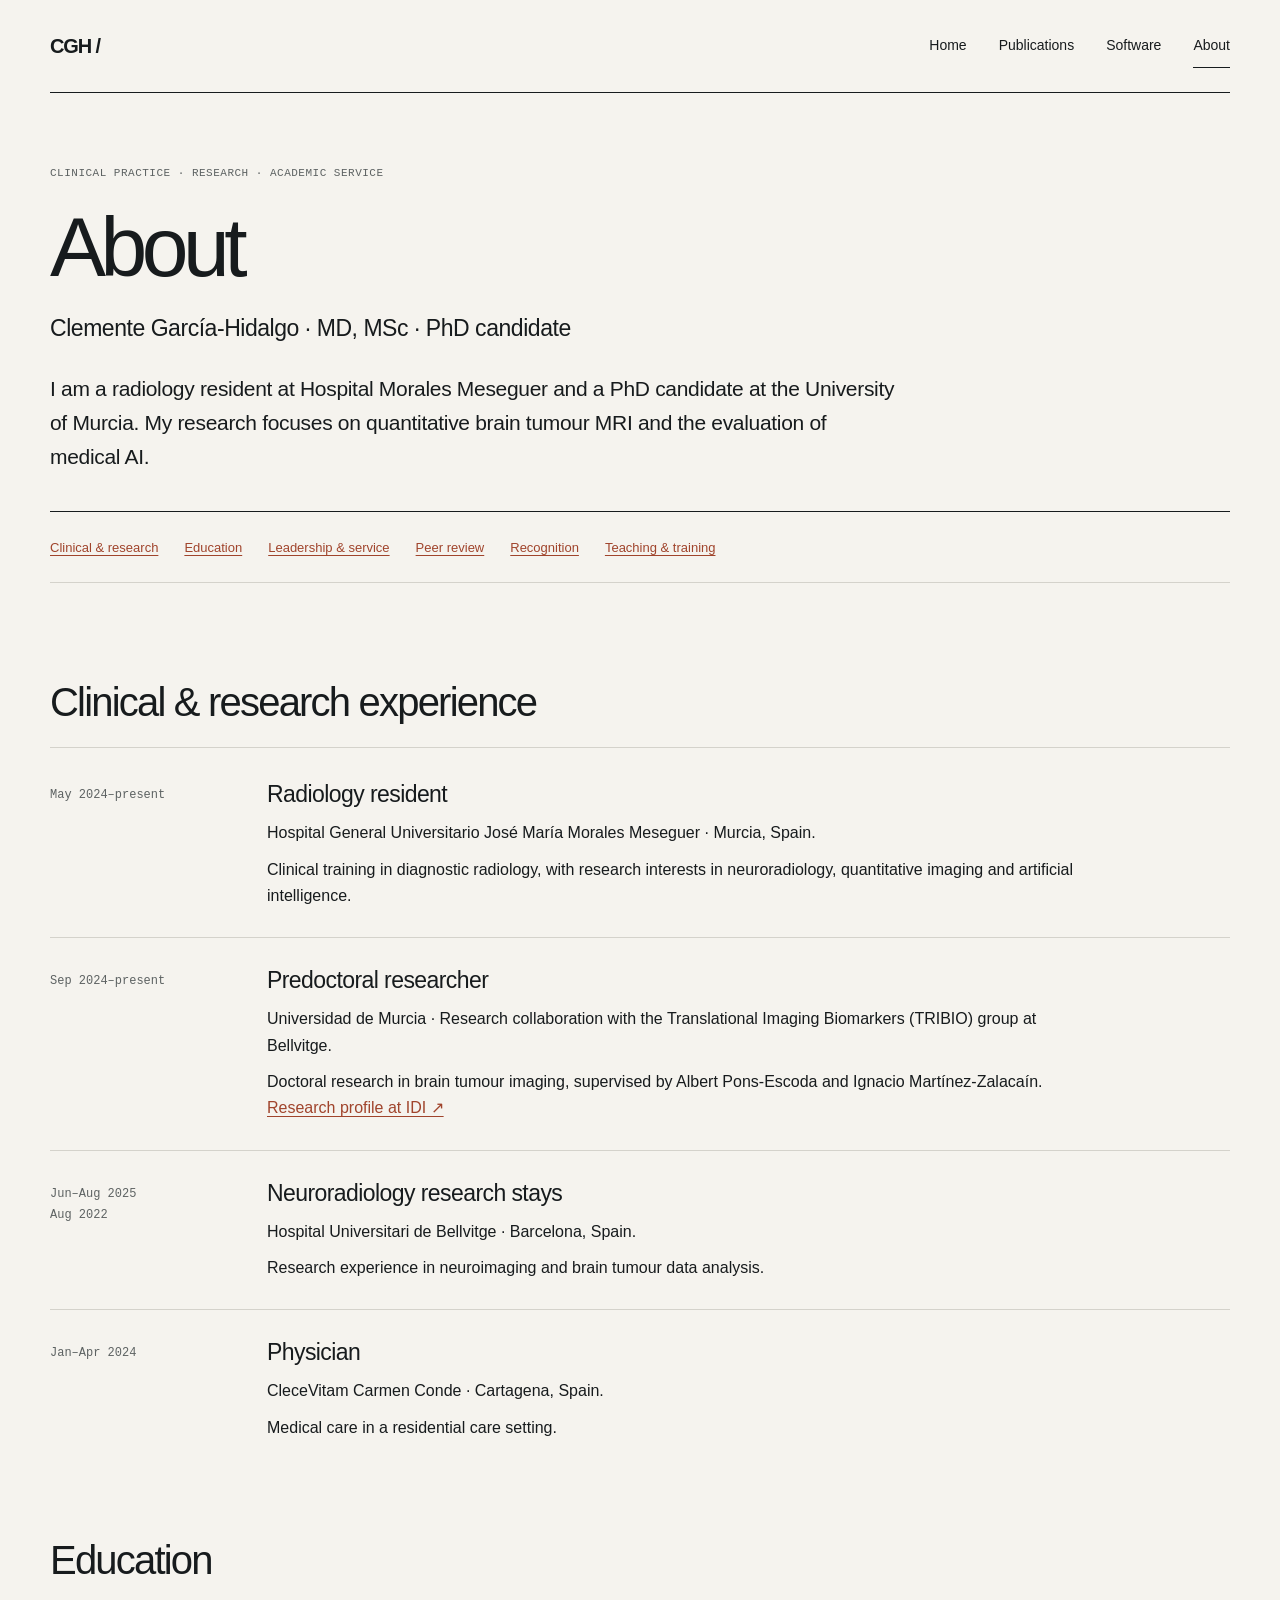
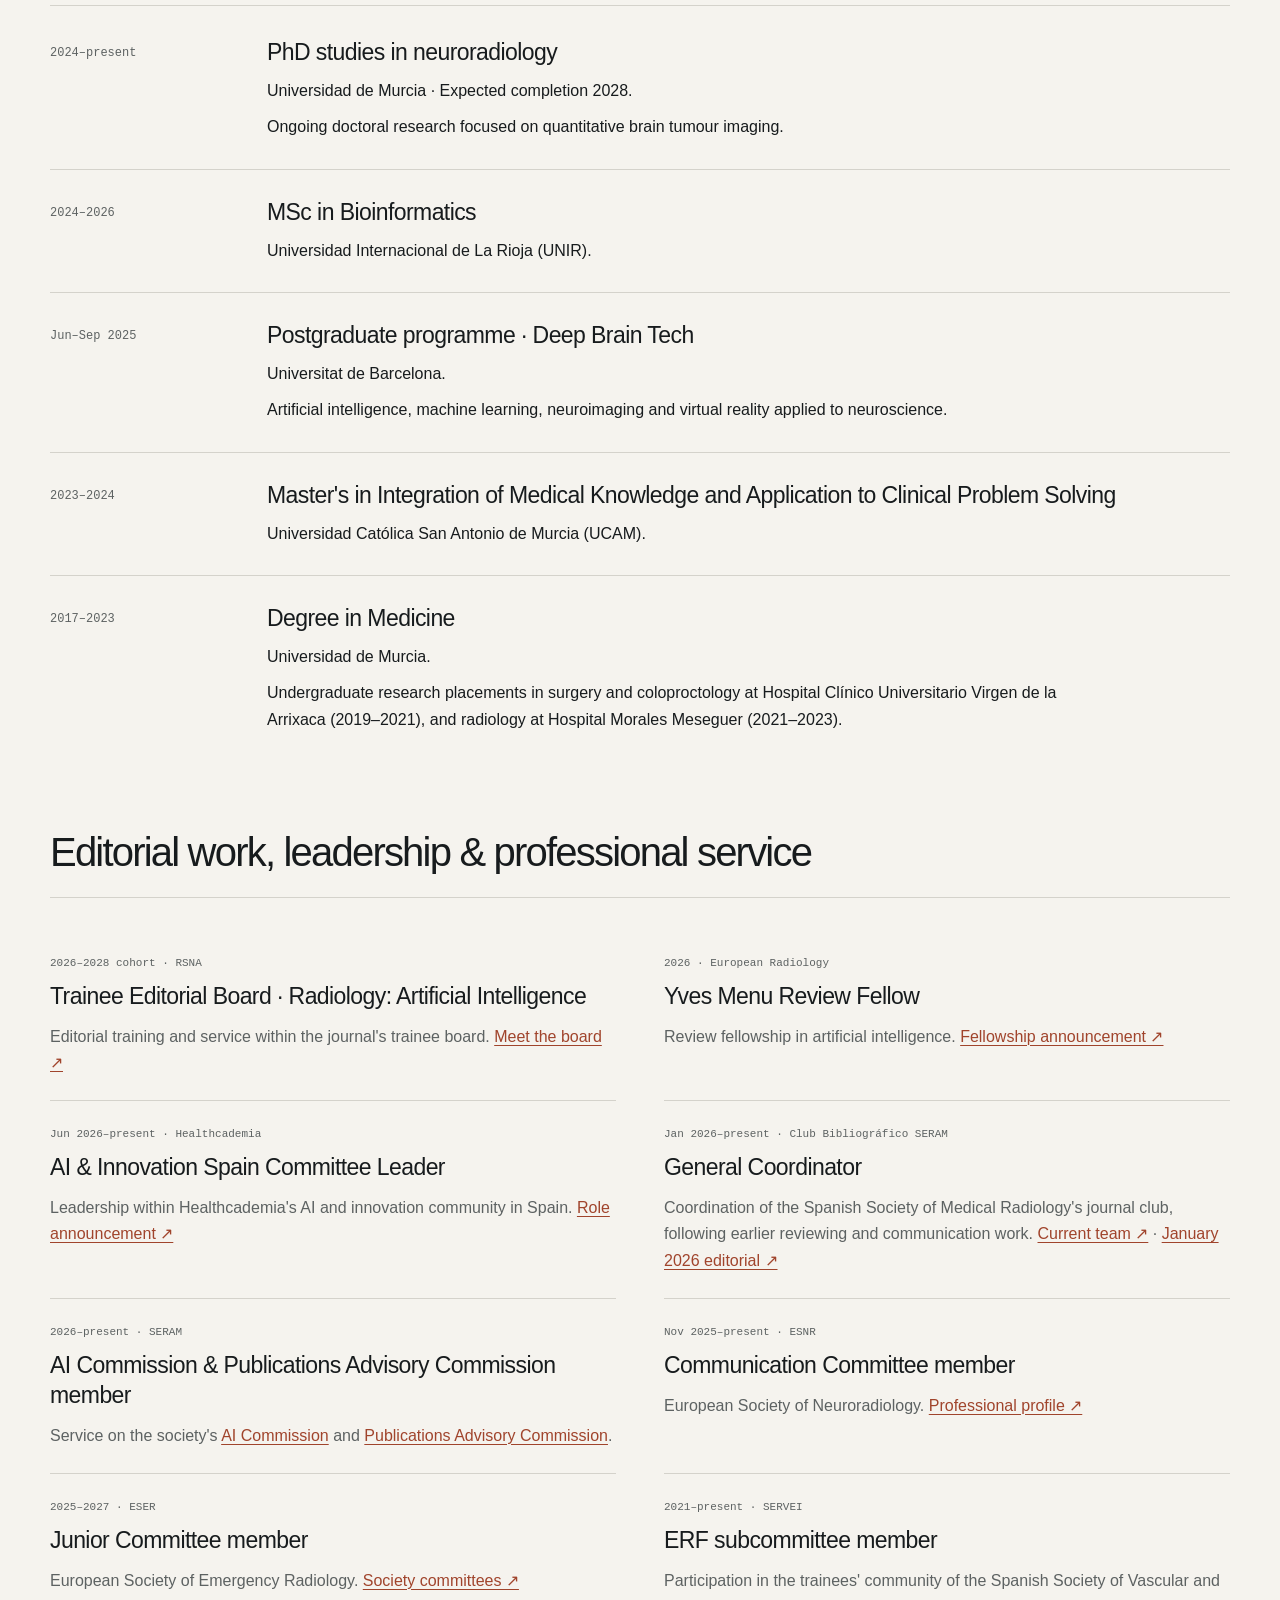
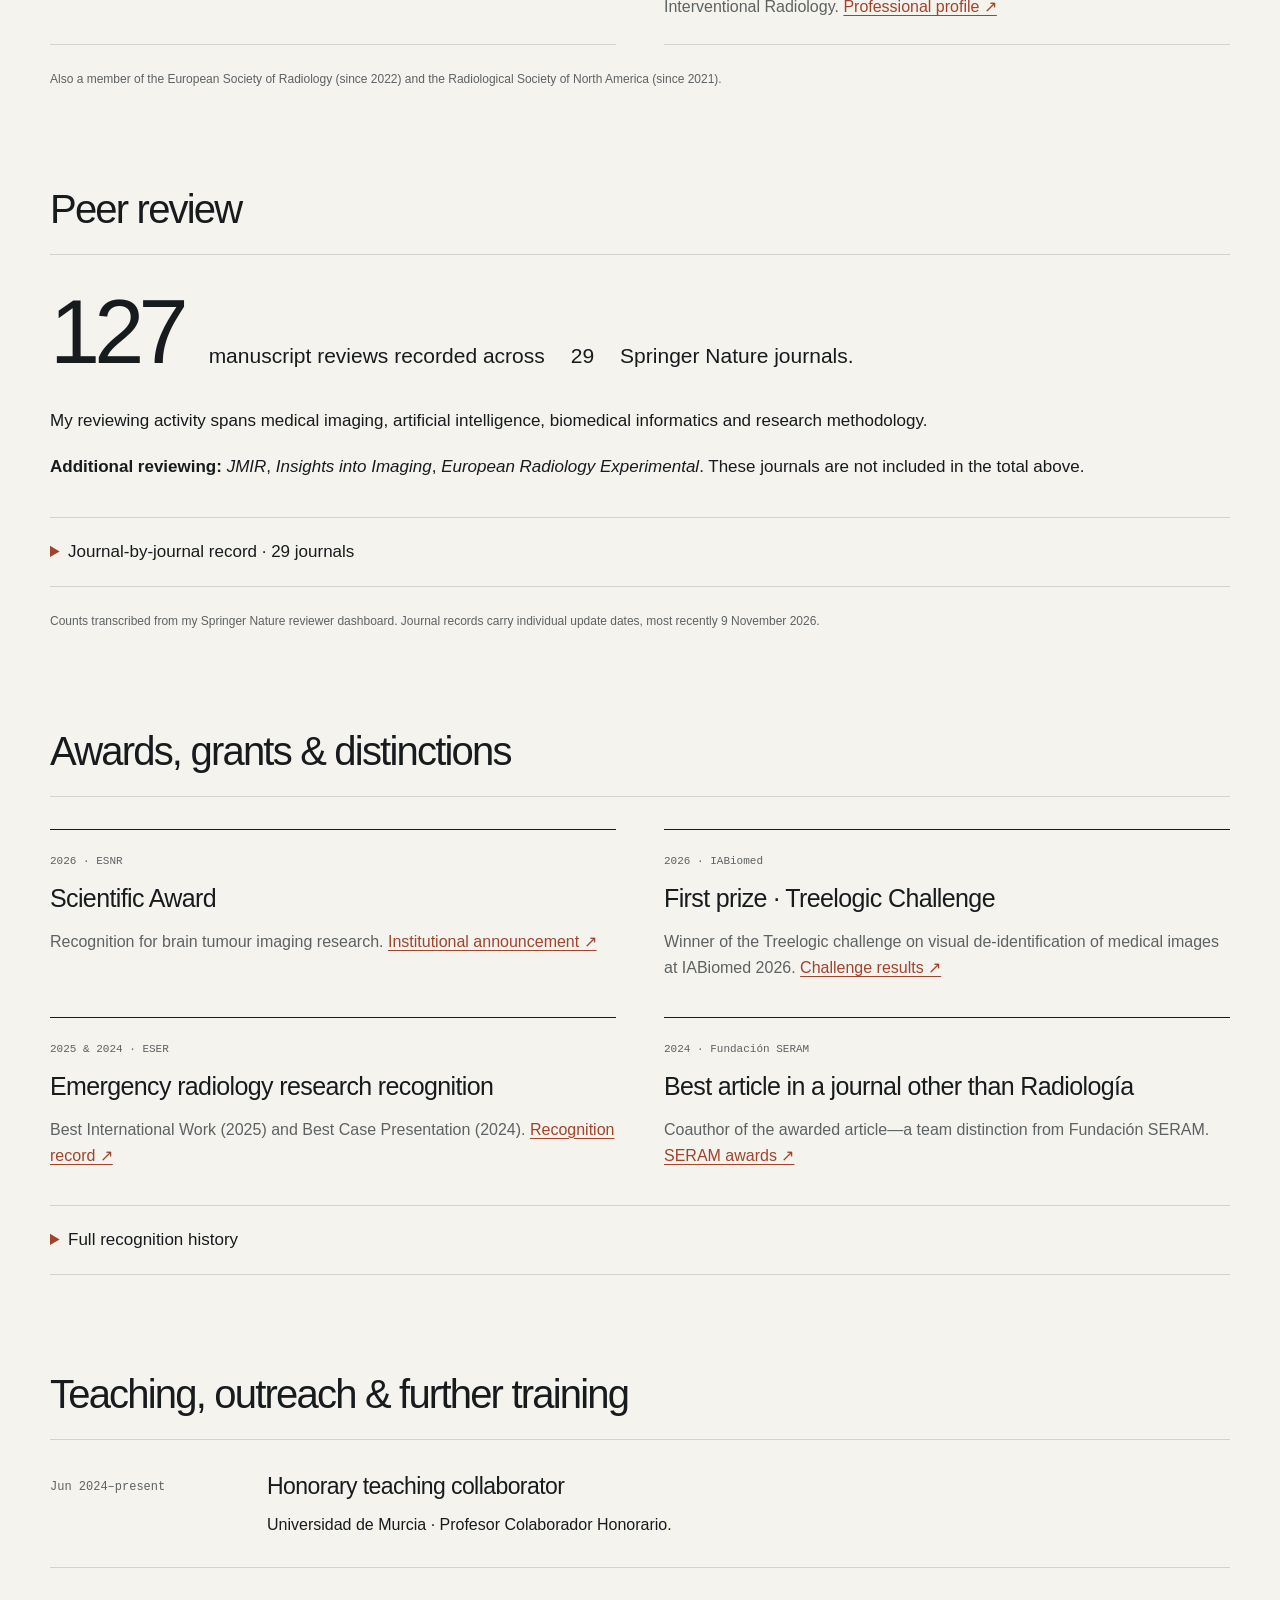
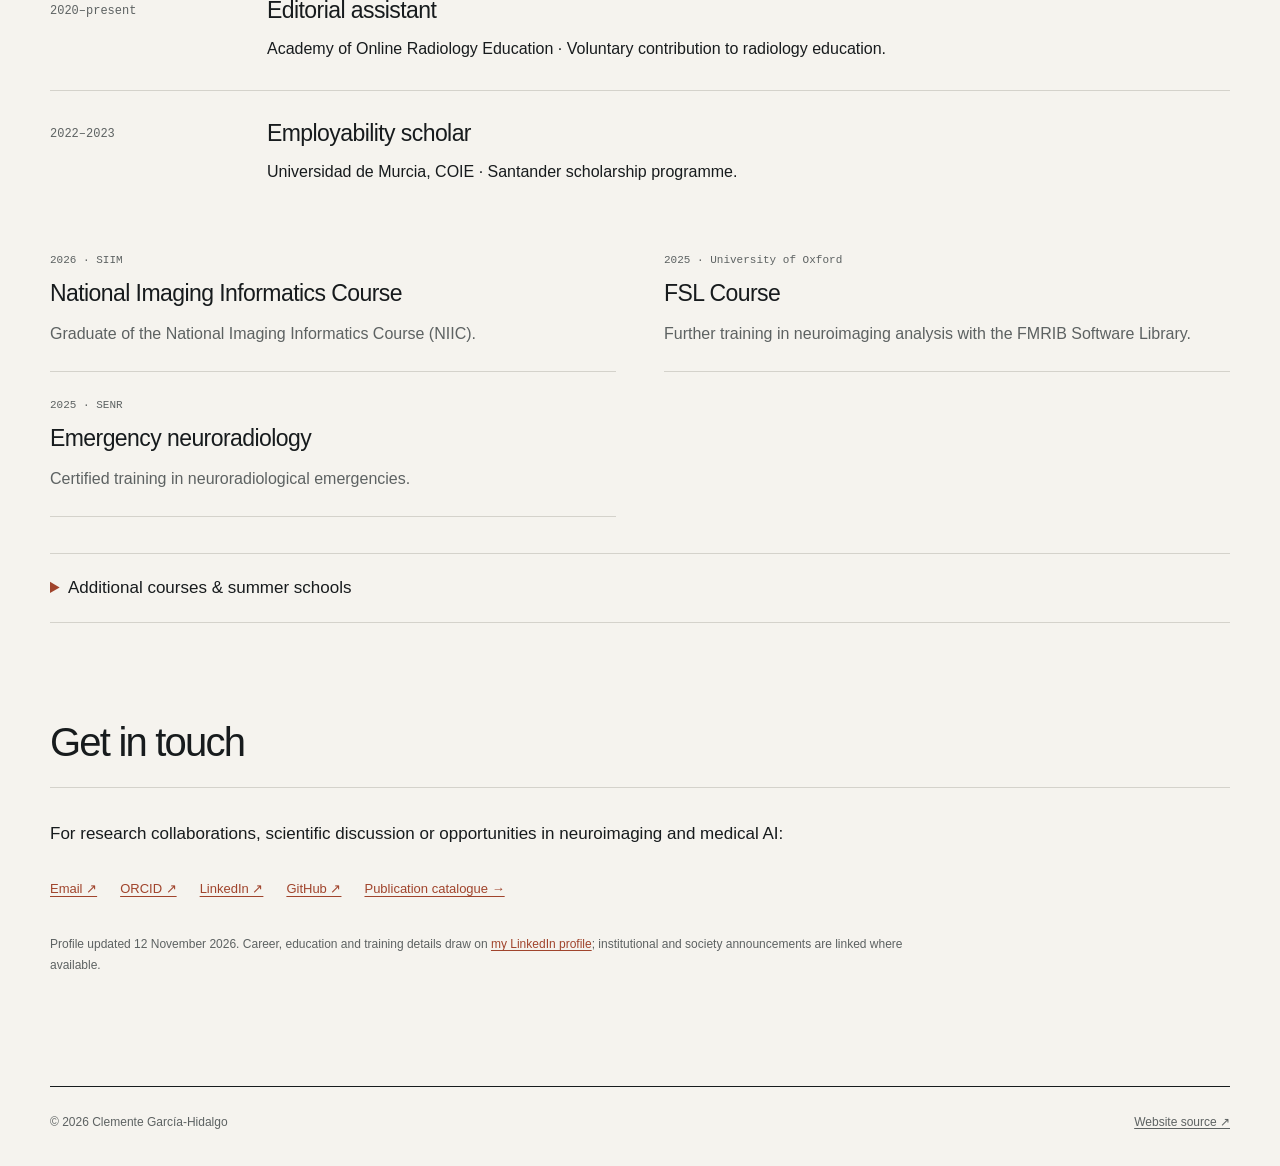
==== commit 2c6a5e6b: "Add peer-review record and redesign academic portfolio" ====
--- a/about/index.html
+++ b/about/index.html
@@ -7,7 +7,7 @@
   <title>About · Clemente García-Hidalgo</title>
   <link rel="canonical" href="https://torkitor.github.io/about/">
   <link rel="icon" href="../assets/favicon.svg" type="image/svg+xml">
-  <link rel="stylesheet" href="../assets/style.css">
+  <link rel="stylesheet" href="../assets/style.css?v=20261112-r2">
 </head>
 <body>
   <a class="skip-link" href="#main">Skip to content</a>
@@ -26,13 +26,13 @@
         <p class="eyebrow">Clinical practice · Research · Academic service</p>
         <h1 class="page-title">About</h1>
         <p class="subtitle">Clemente García-Hidalgo · MD, MSc · PhD candidate</p>
-        <p class="lead">I am a physician and bioinformatician combining radiology training in Murcia with doctoral research in quantitative neuroimaging. My work connects clinical questions in brain tumours with MRI, machine learning and the careful evaluation of medical AI.</p>
-        <p class="lead">Alongside research, I contribute to scientific publishing, professional societies and medical education—from editorial fellowships and journal clubs to teaching and open research software.</p>
+        <p class="lead">I am a radiology resident at Hospital Morales Meseguer and a PhD candidate at the University of Murcia. My research focuses on quantitative brain tumour MRI and the evaluation of medical AI.</p>
       </div>
       <nav class="jump-links" aria-label="On this page">
         <a href="#clinical-research">Clinical &amp; research</a>
         <a href="#education">Education</a>
         <a href="#leadership">Leadership &amp; service</a>
+        <a href="#peer-review">Peer review</a>
         <a href="#recognition">Recognition</a>
         <a href="#teaching-training">Teaching &amp; training</a>
       </nav>
@@ -100,6 +100,19 @@
         <p class="source-note">Also a member of the European Society of Radiology (since 2022) and the Radiological Society of North America (since 2021).</p>
       </section>
 
+      <!-- PEER REVIEW START -->
+      <section id="peer-review" aria-labelledby="peer-review-heading">
+        <h2 id="peer-review-heading">Peer review</h2>
+        <p class="review-summary"><strong data-review-total>127</strong> manuscript reviews recorded across <span data-review-journals>29</span> Springer Nature journals.</p>
+        <p>My reviewing activity spans medical imaging, artificial intelligence, biomedical informatics and research methodology.</p>
+        <p><strong>Additional reviewing:</strong> <em>JMIR</em>, <em>Insights into Imaging</em>, <em>European Radiology Experimental</em>. These journals are not included in the total above.</p>
+        <details class="archive"><summary>Journal-by-journal record · 29 journals</summary>
+          <div class="review-table-wrap"><table class="review-table"><caption>Springer Nature reviewer record · manuscript counts</caption><thead><tr><th scope="col">Journal</th><th scope="col">Count</th><th scope="col">Record updated</th></tr></thead><tbody><tr data-review-journal="BMC Medical Imaging"><th scope="row">BMC Medical Imaging</th><td class="review-count">44</td><td><time datetime="2026-11-09">9 Nov 2026</time></td></tr><tr data-review-journal="Scientific Reports"><th scope="row">Scientific Reports</th><td class="review-count">20</td><td><time datetime="2026-11-02">2 Nov 2026</time></td></tr><tr data-review-journal="Discover Artificial Intelligence"><th scope="row">Discover Artificial Intelligence</th><td class="review-count">9</td><td><time datetime="2026-11-09">9 Nov 2026</time></td></tr><tr data-review-journal="BMC Medical Education"><th scope="row">BMC Medical Education</th><td class="review-count">7</td><td><time datetime="2026-10-11">11 Oct 2026</time></td></tr><tr data-review-journal="BMC Medical Informatics and Decision Making"><th scope="row">BMC Medical Informatics and Decision Making</th><td class="review-count">6</td><td><time datetime="2026-11-09">9 Nov 2026</time></td></tr><tr data-review-journal="Discover Applied Sciences"><th scope="row">Discover Applied Sciences</th><td class="review-count">5</td><td><time datetime="2026-11-02">2 Nov 2026</time></td></tr><tr data-review-journal="International Journal of Data Science and Analytics"><th scope="row">International Journal of Data Science and Analytics</th><td class="review-count">5</td><td><time datetime="2026-11-02">2 Nov 2026</time></td></tr><tr data-review-journal="BMC Medical Research Methodology"><th scope="row">BMC Medical Research Methodology</th><td class="review-count">4</td><td><time datetime="2026-11-02">2 Nov 2026</time></td></tr><tr data-review-journal="npj Digital Medicine"><th scope="row">npj Digital Medicine</th><td class="review-count">4</td><td><time datetime="2026-10-11">11 Oct 2026</time></td></tr><tr data-review-journal="Abdominal Radiology"><th scope="row">Abdominal Radiology</th><td class="review-count">2</td><td><time datetime="2026-11-09">9 Nov 2026</time></td></tr><tr data-review-journal="Discover Computing"><th scope="row">Discover Computing</th><td class="review-count">2</td><td><time datetime="2026-11-09">9 Nov 2026</time></td></tr><tr data-review-journal="International Journal of Computational Intelligence Systems"><th scope="row">International Journal of Computational Intelligence Systems</th><td class="review-count">2</td><td><time datetime="2026-11-09">9 Nov 2026</time></td></tr><tr data-review-journal="BMC Bioinformatics"><th scope="row">BMC Bioinformatics</th><td class="review-count">1</td><td><time datetime="2026-10-11">11 Oct 2026</time></td></tr><tr data-review-journal="BMC Pediatrics"><th scope="row">BMC Pediatrics</th><td class="review-count">1</td><td><time datetime="2026-11-09">9 Nov 2026</time></td></tr><tr data-review-journal="BMC Women&#x27;s Health"><th scope="row">BMC Women&#x27;s Health</th><td class="review-count">1</td><td><time datetime="2026-11-09">9 Nov 2026</time></td></tr><tr data-review-journal="Discover Computer Vision"><th scope="row">Discover Computer Vision</th><td class="review-count">1</td><td><time datetime="2026-11-02">2 Nov 2026</time></td></tr><tr data-review-journal="Discover Informatics"><th scope="row">Discover Informatics</th><td class="review-count">1</td><td><time datetime="2026-11-09">9 Nov 2026</time></td></tr><tr data-review-journal="Discover Oncology"><th scope="row">Discover Oncology</th><td class="review-count">1</td><td><time datetime="2026-11-02">2 Nov 2026</time></td></tr><tr data-review-journal="Discover Public Health"><th scope="row">Discover Public Health</th><td class="review-count">1</td><td><time datetime="2026-11-09">9 Nov 2026</time></td></tr><tr data-review-journal="Discover Sensors"><th scope="row">Discover Sensors</th><td class="review-count">1</td><td><time datetime="2026-11-02">2 Nov 2026</time></td></tr><tr data-review-journal="Humanities and Social Sciences Communications"><th scope="row">Humanities and Social Sciences Communications</th><td class="review-count">1</td><td><time datetime="2026-09-30">30 Sep 2026</time></td></tr><tr data-review-journal="International Journal of Colorectal Disease"><th scope="row">International Journal of Colorectal Disease</th><td class="review-count">1</td><td><time datetime="2026-08-04">4 Aug 2026</time></td></tr><tr data-review-journal="International Journal of Machine Learning and Cybernetics"><th scope="row">International Journal of Machine Learning and Cybernetics</th><td class="review-count">1</td><td><time datetime="2026-10-17">17 Oct 2026</time></td></tr><tr data-review-journal="Journal of King Saud University Computer and Information Sciences"><th scope="row">Journal of King Saud University Computer and Information Sciences</th><td class="review-count">1</td><td><time datetime="2026-11-03">3 Nov 2026</time></td></tr><tr data-review-journal="Journal of Ovarian Research"><th scope="row">Journal of Ovarian Research</th><td class="review-count">1</td><td><time datetime="2026-09-14">14 Sep 2026</time></td></tr><tr data-review-journal="Machine Vision and Applications"><th scope="row">Machine Vision and Applications</th><td class="review-count">1</td><td><time datetime="2026-10-20">20 Oct 2026</time></td></tr><tr data-review-journal="Pediatric Radiology"><th scope="row">Pediatric Radiology</th><td class="review-count">1</td><td><time datetime="2026-09-16">16 Sep 2026</time></td></tr><tr data-review-journal="Physical and Engineering Sciences in Medicine"><th scope="row">Physical and Engineering Sciences in Medicine</th><td class="review-count">1</td><td><time datetime="2026-11-02">2 Nov 2026</time></td></tr><tr data-review-journal="Signal, Image and Video Processing"><th scope="row">Signal, Image and Video Processing</th><td class="review-count">1</td><td><time datetime="2026-08-05">5 Aug 2026</time></td></tr></tbody></table></div>
+        </details>
+        <p class="source-note">Counts transcribed from my Springer Nature reviewer dashboard. Journal records carry individual update dates, most recently 9 November 2026.</p>
+      </section>
+      <!-- PEER REVIEW END -->
+
       <section id="recognition" aria-labelledby="recognition-heading">
         <h2 id="recognition-heading">Awards, grants &amp; distinctions</h2>
         <div class="recognition-grid">
--- a/assets/style.css
+++ b/assets/style.css
@@ -1,250 +1,351 @@
 :root {
   color-scheme: light;
-  --paper: #faf9f6;
-  --ink: #25313a;
-  --navy: #203747;
-  --blue: #355a72;
-  --muted: #5e6870;
-  --rule: #d7ddda;
-  --wash: #f0f3f1;
+  --paper: #f5f3ee;
+  --ink: #171b1d;
+  --muted: #5d6262;
+  --accent: #a0442c;
+  --rule: #d4d2cb;
   --mono: "SFMono-Regular", Consolas, "Liberation Mono", monospace;
-}
+  --sans: "Helvetica Neue", Helvetica, Arial, sans-serif;
+}
+
 * { box-sizing: border-box; }
-html { scroll-padding-top: 28px; }
-body { margin: 0; background: var(--paper); color: var(--ink); font: 17px/1.75 -apple-system, BlinkMacSystemFont, "Segoe UI", sans-serif; -webkit-font-smoothing: antialiased; }
+html { scroll-padding-top: 32px; }
+body { margin: 0; background: var(--paper); color: var(--ink); font: 17px/1.65 var(--sans); -webkit-font-smoothing: antialiased; }
 [hidden] { display: none !important; }
-.page { width: min(1060px, calc(100% - 64px)); min-height: 100vh; margin-inline: auto; display: flex; flex-direction: column; }
-a { color: var(--blue); text-decoration-thickness: 1px; text-underline-offset: 4px; overflow-wrap: anywhere; }
-a:hover { color: var(--navy); }
-a:focus-visible, button:focus-visible, input:focus-visible, select:focus-visible, summary:focus-visible { outline: 2px solid var(--blue); outline-offset: 4px; }
+.page { display: flex; flex-direction: column; width: min(1180px, calc(100% - 96px)); min-height: 100vh; margin-inline: auto; }
+main { flex: 1; min-width: 0; padding-top: 72px; }
+a { color: var(--accent); text-decoration-thickness: 1px; text-underline-offset: .2em; overflow-wrap: anywhere; }
+a:focus-visible, button:focus-visible, input:focus-visible, select:focus-visible, summary:focus-visible { outline: 2px solid var(--accent); outline-offset: 5px; }
 button, input, select { font: inherit; }
 button, select, summary { cursor: pointer; }
 button { color: inherit; }
-img { max-width: 100%; }
+img { display: block; max-width: 100%; }
 strong { font-weight: 600; }
 h1, h2, h3, p, figure { margin: 0; }
 p + p { margin-top: 18px; }
-.skip-link { position: absolute; top: -100px; left: 24px; z-index: 10; padding: 9px 16px; border: 1px solid var(--blue); background: var(--paper); }
+h1, h2, h3 { font-weight: 500; }
+h1 { font-size: clamp(52px, 6.6vw, 84px); line-height: 1.02; letter-spacing: -.065em; overflow-wrap: break-word; }
+h2 { margin-bottom: 32px; padding-bottom: 22px; border-bottom: 1px solid var(--rule); font-size: clamp(28px, 3.2vw, 40px); line-height: 1.15; letter-spacing: -.045em; }
+h3 { font-size: 24px; line-height: 1.3; letter-spacing: -.025em; }
+h3 a { color: inherit; text-decoration: none; }
+section { margin-top: 96px; }
+.skip-link { position: absolute; top: -100px; left: 24px; z-index: 10; padding: 12px 18px; border: 1px solid var(--ink); background: var(--paper); color: var(--ink); }
 .skip-link:focus { top: 12px; }
-.site-header { display: flex; align-items: center; justify-content: space-between; gap: 28px; padding: 30px 0 23px; border-bottom: 1px solid var(--rule); }
-.wordmark { color: var(--navy); font: 14px/1.4 var(--mono); letter-spacing: .08em; white-space: nowrap; text-decoration: none; }
-.site-header nav { display: flex; flex-wrap: wrap; gap: 4px 28px; }
-.site-header nav a { display: inline-flex; align-items: center; min-height: 40px; border-bottom: 1px solid transparent; color: var(--muted); text-decoration: none; font: 13px/1.5 var(--mono); }
-.site-header nav a:hover, .site-header nav a[aria-current="page"] { color: var(--navy); border-bottom-color: var(--blue); }
-main { flex: 1; min-width: 0; padding-top: 58px; }
-h1 { color: var(--navy); font-size: clamp(40px, 5.5vw, 60px); font-weight: 600; line-height: 1.08; letter-spacing: -.055em; overflow-wrap: break-word; }
-h2 { margin-bottom: 24px; padding-bottom: 13px; border-bottom: 1px solid var(--rule); color: var(--blue); font: 12px/1.6 var(--mono); font-weight: 500; text-transform: uppercase; letter-spacing: .105em; }
-h3 { color: var(--ink); font-size: 20px; font-weight: 600; line-height: 1.45; letter-spacing: -.018em; }
-h3 a { color: inherit; text-decoration: none; }
-h3 a:hover { color: var(--blue); text-decoration: underline; }
-section { margin-top: 60px; }
-.subtitle { margin-top: 14px; color: var(--muted); font-size: 17px; line-height: 1.6; }
-.lead { max-width: 760px; margin-top: 25px; font-size: 19px; line-height: 1.75; }
-.eyebrow { margin-bottom: 14px; color: var(--blue); font: 11px/1.7 var(--mono); letter-spacing: .08em; text-transform: uppercase; }
-.hero { display: grid; grid-template-columns: minmax(0, 1fr) 240px; align-items: start; gap: 64px; margin-top: 4px; }
-.hero h1 { font-size: clamp(44px, 5.7vw, 64px); line-height: 1.04; }
-.hero .subtitle { margin-top: 19px; color: var(--blue); font-size: 17px; }
-.hero .lead { max-width: 650px; margin-top: 25px; font-size: 20px; line-height: 1.65; }
-.hero figure { margin-top: 4px; }
-.portrait { display: block; width: 240px; height: 276px; object-fit: cover; border-radius: 2px; }
-figcaption { margin-top: 14px; color: var(--muted); font: 11px/1.75 var(--mono); }
-.affiliation { margin-top: 20px; color: var(--muted); font-size: 14px; line-height: 1.8; }
-.hero-actions { display: flex; align-items: center; flex-wrap: wrap; gap: 13px 22px; margin-top: 29px; }
-.button { display: inline-flex; align-items: center; justify-content: center; min-height: 46px; padding: 10px 19px; border: 1px solid var(--navy); border-radius: 2px; background: var(--navy); color: var(--paper); text-decoration: none; font: 13px/1.6 var(--mono); }
-.button:hover { background: var(--blue); border-color: var(--blue); color: white; }
-.links-row { display: flex; align-items: center; flex-wrap: wrap; gap: 7px 21px; margin-top: 20px; font: 12px/1.8 var(--mono); }
-.links-row a { display: inline-flex; align-items: center; gap: 5px; min-height: 30px; }
+.site-header { display: flex; align-items: center; justify-content: space-between; gap: 32px; padding: 24px 0; border-bottom: 1px solid var(--ink); }
+.wordmark { color: var(--ink); font: 600 20px/1 var(--sans); letter-spacing: -.055em; white-space: nowrap; text-decoration: none; }
+.site-header nav { display: flex; flex-wrap: wrap; gap: 0 32px; }
+.site-header nav a { display: inline-flex; align-items: center; min-height: 44px; border-bottom: 1px solid transparent; color: var(--ink); font-size: 14px; text-decoration: none; }
+.site-header nav a[aria-current="page"] { border-bottom-color: var(--ink); }
+.eyebrow { margin-bottom: 22px; color: var(--muted); font: 11px/1.6 var(--mono); letter-spacing: .045em; text-transform: uppercase; }
+.subtitle { margin-top: 22px; color: var(--ink); font-size: 23px; line-height: 1.4; letter-spacing: -.02em; }
+.lead { max-width: 810px; margin-top: 28px; font-size: 21px; line-height: 1.6; letter-spacing: -.015em; }
+.hero { display: grid; grid-template-columns: minmax(0, 1.12fr) minmax(0, .88fr); align-items: start; gap: 56px; margin-top: 0; }
+.hero-copy { min-width: 0; padding-top: 9px; }
+.hero h1 { font-size: clamp(52px, 6.2vw, 80px); line-height: .99; }
+.hero .subtitle { margin-top: 26px; font-size: 24px; }
+.hero .lead { max-width: 560px; margin-top: 28px; font-size: 19px; line-height: 1.65; }
+.hero figure { min-width: 0; }
+.portrait { width: 100%; height: clamp(440px, 43vw, 560px); object-fit: cover; object-position: 42% center; }
+figcaption { margin-top: 12px; color: var(--muted); font-size: 12px; line-height: 1.5; }
+.affiliation { max-width: 500px; margin-top: 23px; color: var(--muted); font-size: 14px; line-height: 1.7; }
+.hero-actions { display: flex; align-items: center; flex-wrap: wrap; gap: 12px 26px; margin-top: 30px; }
+.hero-actions > a { display: inline-flex; align-items: center; min-height: 44px; font-size: 15px; }
+.button { display: inline-flex; align-items: center; justify-content: center; min-height: 48px; padding: 12px 21px; border: 1px solid var(--ink); border-radius: 0; background: var(--ink); color: var(--paper); font-size: 14px; text-decoration: none; }
+.links-row { display: flex; align-items: center; flex-wrap: wrap; gap: 0 23px; margin-top: 18px; font-size: 13px; line-height: 1.5; }
+.links-row a { display: inline-flex; align-items: center; gap: 5px; min-height: 44px; }
 .hero-actions .links-row { margin: 0; }
-.metrics { display: grid; grid-template-columns: repeat(4, minmax(0, 1fr)); gap: 0; margin-top: 42px; padding: 28px 0; border-top: 1px solid var(--rule); border-bottom: 1px solid var(--rule); }
-.metric { min-width: 0; padding-right: 22px; }
-.metric + .metric { padding-left: 26px; border-left: 1px solid var(--rule); }
-.metric strong { display: block; color: var(--navy); font-size: 46px; font-weight: 500; line-height: 1.1; letter-spacing: -.055em; font-variant-numeric: tabular-nums; }
-.metric span { display: block; margin-top: 11px; font-size: 14px; line-height: 1.5; }
-.metric small { display: block; margin-top: 5px; color: var(--muted); font: 11px/1.65 var(--mono); }
-.metrics-note { max-width: 900px; margin-top: 13px; color: var(--muted); font-size: 12px; line-height: 1.7; }
-.interests { display: grid; grid-template-columns: repeat(3, minmax(0, 1fr)); gap: 32px; }
-.interests .index { display: block; margin-bottom: 12px; color: var(--blue); font: 11px/1.5 var(--mono); }
-.interests h3 { margin-bottom: 10px; font-size: 18px; }
-.interests p { color: var(--muted); font-size: 15px; line-height: 1.8; }
-.recognition-strip { display: grid; grid-template-columns: repeat(3, minmax(0, 1fr)); gap: 28px; margin-top: 34px; padding: 24px 0; border-top: 1px solid var(--rule); border-bottom: 1px solid var(--rule); }
-.recognition-strip p, .recognition-strip span { color: var(--muted); font-size: 13px; line-height: 1.7; }
-.recognition-strip strong { display: block; color: var(--ink); font-size: 14px; line-height: 1.6; }
-.recognition-strip a { font-size: 14px; }
+.hero > .links-row { grid-column: 1 / -1; }
+.metrics { display: grid; grid-template-columns: repeat(4, minmax(0, 1fr)); gap: 32px; margin-top: 72px; padding: 32px 0 30px; border-top: 1px solid var(--ink); border-bottom: 1px solid var(--rule); }
+.metric { min-width: 0; }
+.metric strong { display: block; font-size: 64px; font-weight: 400; line-height: 1; letter-spacing: -.065em; font-variant-numeric: tabular-nums; }
+.metric span { display: block; margin-top: 13px; font-size: 16px; line-height: 1.4; }
+.metric small { display: block; margin-top: 5px; color: var(--muted); font-size: 12px; line-height: 1.5; }
+.metrics-note { max-width: 850px; margin-top: 14px; color: var(--muted); font-size: 12px; line-height: 1.65; }
+.research-list { margin: 0; padding: 0; list-style: none; }
+.research-list > * { display: grid; grid-template-columns: minmax(150px, .35fr) minmax(0, 1fr); gap: 48px; padding: 30px 0; border-bottom: 1px solid var(--rule); }
+.research-list > :first-child { padding-top: 0; }
+.research-topic-label { padding-top: 5px; color: var(--muted); font-size: 14px; line-height: 1.6; }
+.research-list h3 { max-width: 720px; font-size: 27px; }
+.research-list h3 + p { max-width: 720px; margin-top: 13px; color: var(--muted); font-size: 17px; }
+.review-feature { display: grid; grid-template-columns: minmax(0, .45fr) minmax(0, 1fr); align-items: start; gap: 64px; padding: 52px 48px; background: var(--ink); color: var(--paper); }
+.review-number { font-size: clamp(96px, 10vw, 140px); font-weight: 400; line-height: .9; letter-spacing: -.07em; font-variant-numeric: tabular-nums; }
+.review-number strong { display: block; font-size: inherit; font-weight: inherit; }
+.review-number small { display: block; margin-top: 20px; font-size: 15px; line-height: 1.5; letter-spacing: 0; }
+.review-copy { min-width: 0; }
+.review-copy h2 { margin-bottom: 24px; padding-bottom: 0; border: 0; color: inherit; font-size: 40px; }
+.review-copy p { max-width: 650px; font-size: 18px; }
+.review-feature a { color: var(--paper); }
+.review-feature .source-note { color: #cbc9c2; font-size: 12px; }
+.review-feature .eyebrow { color: #cbc9c2; }
+.section-heading { display: flex; align-items: baseline; justify-content: space-between; flex-wrap: wrap; gap: 12px 24px; margin-bottom: 32px; padding-bottom: 22px; border-bottom: 1px solid var(--rule); }
+.section-heading h2 { margin: 0; padding: 0; border: 0; }
+.section-heading > a { display: inline-flex; align-items: center; min-height: 44px; font-size: 14px; }
+.entry { margin-bottom: 32px; padding-bottom: 32px; border-bottom: 1px solid var(--rule); }
+.entry:last-child { margin-bottom: 0; padding-bottom: 0; border-bottom: 0; }
+.entry h3 { max-width: 1000px; font-size: 25px; }
+.entry .eyebrow { margin-bottom: 13px; }
+.entry .links-row { margin-top: 12px; }
+.meta { margin-top: 10px; color: var(--muted); font-size: 14px; line-height: 1.7; }
+.project h3 { font-size: 36px; }
+.project h3 + p { margin-top: 19px; }
+.project p { max-width: 850px; }
+.text-link { display: inline-flex; align-items: center; min-height: 44px; margin-top: 13px; font-size: 14px; }
 .news { margin: 0; padding: 0; list-style: none; }
-.news li { display: grid; grid-template-columns: 90px minmax(0, 1fr); gap: 24px; padding: 14px 0; border-bottom: 1px solid var(--rule); font-size: 15px; }
+.news li { display: grid; grid-template-columns: 110px minmax(0, 1fr); gap: 32px; padding: 20px 0; border-bottom: 1px solid var(--rule); font-size: 16px; }
 .news li:first-child { padding-top: 0; }
 .news li:last-child { padding-bottom: 0; border-bottom: 0; }
-.news time { padding-top: 3px; color: var(--muted); font: 11px/1.8 var(--mono); }
-.section-heading { display: flex; align-items: baseline; justify-content: space-between; flex-wrap: wrap; gap: 10px 24px; margin-bottom: 24px; border-bottom: 1px solid var(--rule); }
-.section-heading h2 { margin: 0; border: 0; }
-.section-heading > a { margin-bottom: 12px; font: 12px/1.6 var(--mono); }
-.entry { margin-bottom: 26px; padding-bottom: 27px; border-bottom: 1px solid var(--rule); }
-.entry:last-child { margin-bottom: 0; padding-bottom: 0; border-bottom: 0; }
-.entry .eyebrow { margin-bottom: 9px; }
-.entry .links-row { margin-top: 12px; }
-.meta { margin-top: 8px; color: var(--muted); font-size: 14px; line-height: 1.75; }
-.project h3 + p { margin-top: 15px; }
-.project p { max-width: 860px; }
-.text-link { display: inline-block; margin-top: 13px; font: 12px/1.9 var(--mono); }
-.contact { padding-top: 24px; border-top: 1px solid var(--rule); }
-.contact p { color: var(--muted); font-size: 16px; }
+.news time { padding-top: 4px; color: var(--muted); font: 11px/1.7 var(--mono); }
+.contact p { max-width: 800px; font-size: 18px; }
 .publication-heading { display: flex; align-items: flex-start; justify-content: space-between; gap: 36px; }
 .publication-heading > :first-child { flex: 1; min-width: 0; }
 .publication-total { flex: 0 0 auto; text-align: right; }
-.total-mark { display: block; color: var(--navy); font-size: 86px; font-weight: 400; line-height: .95; letter-spacing: -.075em; font-variant-numeric: tabular-nums; }
-.total-caption { display: block; max-width: 150px; margin-top: 12px; color: var(--muted); font: 11px/1.6 var(--mono); }
-.catalogue-summary { max-width: 800px; margin-top: 24px; color: var(--muted); font-size: 15px; line-height: 1.8; }
-.filter-panel { margin-top: 32px; padding: 21px 23px 13px; border: 1px solid var(--rule); border-radius: 2px; background: var(--wash); }
-.filter-grid { display: grid; grid-template-columns: minmax(0, 2fr) minmax(0, 1fr) minmax(0, 1fr); gap: 16px; }
-.filter-field { display: flex; flex-direction: column; gap: 8px; min-width: 0; }
-.filter-field label { color: var(--ink); font: 11px/1.6 var(--mono); letter-spacing: .035em; }
-.filter-field input, .filter-field select { width: 100%; min-width: 0; min-height: 46px; padding: 10px 12px; border: 1px solid #aeb9bc; border-radius: 2px; background: var(--paper); color: var(--ink); font-size: 14px; line-height: 1.5; }
+.total-mark { display: block; font-size: 112px; font-weight: 400; line-height: .9; letter-spacing: -.075em; font-variant-numeric: tabular-nums; }
+.total-caption { display: block; max-width: 140px; margin-top: 15px; color: var(--muted); font-size: 13px; line-height: 1.5; }
+.catalogue-summary { max-width: 800px; margin-top: 30px; color: var(--muted); font-size: 17px; line-height: 1.7; }
+.catalogue-summary strong { color: var(--ink); }
+.filter-panel { margin-top: 46px; padding: 25px 0 10px; border-top: 1px solid var(--ink); border-bottom: 1px solid var(--rule); }
+.filter-grid { display: grid; grid-template-columns: minmax(0, 2fr) minmax(0, 1fr) minmax(0, 1fr); gap: 24px; }
+.filter-field { display: flex; flex-direction: column; gap: 9px; min-width: 0; }
+.filter-field label { color: var(--muted); font: 11px/1.6 var(--mono); letter-spacing: .025em; }
+.filter-field input, .filter-field select { width: 100%; min-width: 0; min-height: 48px; padding: 11px 12px; border: 1px solid #989a95; border-radius: 0; background: var(--paper); color: var(--ink); font-size: 16px; line-height: 1.5; }
 .filter-field input::placeholder { color: var(--muted); opacity: 1; }
-.filter-bottom { display: flex; align-items: center; justify-content: space-between; flex-wrap: wrap; gap: 5px 22px; margin-top: 9px; }
-.check-label { display: inline-flex; align-items: center; gap: 9px; min-height: 44px; cursor: pointer; font-size: 13px; line-height: 1.5; }
-.check-label input { width: 17px; height: 17px; margin: 0; accent-color: var(--blue); }
-.reset { min-height: 44px; padding: 7px 0; border: 0; background: none; color: var(--blue); text-decoration: underline; text-underline-offset: 4px; font: 12px/1.6 var(--mono); }
-.results-row { display: flex; align-items: baseline; justify-content: space-between; flex-wrap: wrap; gap: 8px 24px; margin: 23px 0 32px; color: var(--muted); font: 12px/1.7 var(--mono); }
-.year-group { margin-top: 38px; }
-.year-group h2 { display: flex; align-items: baseline; gap: 15px; margin-bottom: 0; color: var(--navy); font: 500 25px/1.4 -apple-system, BlinkMacSystemFont, "Segoe UI", sans-serif; letter-spacing: -.035em; text-transform: none; }
-.year-group h2 span { color: var(--muted); font: 11px/1.6 var(--mono); letter-spacing: 0; }
-.publication { display: grid; grid-template-columns: 36px minmax(0, 1fr); gap: 16px; padding: 27px 0; border-bottom: 1px solid var(--rule); }
+.filter-bottom { display: flex; align-items: center; justify-content: space-between; flex-wrap: wrap; gap: 4px 24px; margin-top: 13px; }
+.check-label { display: inline-flex; align-items: center; gap: 10px; min-height: 44px; cursor: pointer; font-size: 14px; line-height: 1.5; }
+.check-label input { width: 18px; height: 18px; margin: 0; accent-color: var(--accent); }
+.reset { min-height: 44px; padding: 8px 0; border: 0; background: none; color: var(--accent); font-size: 14px; text-decoration: underline; text-underline-offset: .2em; }
+.results-row { display: flex; align-items: baseline; justify-content: space-between; flex-wrap: wrap; gap: 8px 24px; margin: 22px 0 38px; color: var(--muted); font-size: 13px; line-height: 1.6; }
+.year-group { margin-top: 50px; }
+.year-group h2 { display: flex; align-items: baseline; gap: 20px; margin-bottom: 0; padding-bottom: 18px; font-size: 37px; }
+.year-group h2 span { color: var(--muted); font-size: 13px; letter-spacing: 0; }
+.publication { display: grid; grid-template-columns: 38px minmax(0, 1fr); gap: 18px; padding: 32px 0; border-bottom: 1px solid var(--rule); }
 .publication:last-child { border-bottom: 0; }
-.pub-number { padding-top: 3px; color: var(--muted); font: 11px/1.6 var(--mono); font-variant-numeric: tabular-nums; }
-.pub-topline { display: flex; align-items: center; flex-wrap: wrap; gap: 7px 13px; margin-bottom: 10px; }
-.venue { color: var(--blue); font: 12px/1.7 var(--mono); }
-.badge { display: inline-block; padding: 3px 7px; border: 1px solid #b9c7cc; border-radius: 2px; color: var(--blue); font: 10px/1.6 var(--mono); white-space: nowrap; }
-.pub-kind { color: var(--muted); font: 11px/1.7 var(--mono); }
-.publication h3 { max-width: 940px; font-size: 20px; line-height: 1.45; }
-.authors { margin-top: 11px; color: var(--muted); font-size: 14px; line-height: 1.8; }
+.pub-number { padding-top: 4px; color: var(--muted); font: 11px/1.6 var(--mono); font-variant-numeric: tabular-nums; }
+.pub-topline { display: flex; align-items: center; flex-wrap: wrap; gap: 8px 16px; margin-bottom: 13px; }
+.venue { color: var(--accent); font-size: 14px; line-height: 1.5; }
+.badge { display: inline-block; padding-left: 14px; border-left: 1px solid var(--rule); color: var(--ink); font-size: 12px; line-height: 1.5; white-space: nowrap; }
+.pub-kind { color: var(--muted); font-size: 12px; line-height: 1.5; }
+.publication h3 { max-width: 990px; font-size: 23px; line-height: 1.35; }
+.authors { max-width: 970px; margin-top: 13px; color: var(--muted); font-size: 14px; line-height: 1.75; }
 .authors strong { color: var(--ink); }
-.pub-details { display: flex; flex-wrap: wrap; gap: 5px 16px; margin-top: 8px; color: var(--muted); font-size: 12px; line-height: 1.8; }
-.publication .links-row { margin-top: 10px; gap: 5px 18px; }
-.topic { display: inline-block; padding: 2px 7px; border-radius: 2px; background: var(--wash); color: var(--muted); font: 10px/1.8 var(--mono); }
-.no-results { margin: 35px 0; padding: 30px 24px; border: 1px solid var(--rule); color: var(--muted); text-align: center; }
-.profile-intro { max-width: 850px; }
-.profile-intro p { margin-top: 22px; }
-.jump-links { display: flex; flex-wrap: wrap; gap: 6px 24px; margin-top: 30px; padding: 12px 0; border-top: 1px solid var(--rule); border-bottom: 1px solid var(--rule); font: 12px/1.8 var(--mono); }
-.jump-links a { display: inline-flex; align-items: center; min-height: 34px; }
-.timeline { margin-top: 4px; }
-.timeline-item { display: grid; grid-template-columns: 140px minmax(0, 1fr); gap: 28px; padding: 24px 0; border-bottom: 1px solid var(--rule); }
+.pub-details { display: flex; flex-wrap: wrap; gap: 5px 18px; margin-top: 10px; color: var(--muted); font-size: 12px; line-height: 1.6; }
+.publication .links-row { margin-top: 8px; }
+.topic { display: inline-block; color: var(--muted); font-size: 12px; }
+.no-results { margin: 36px 0; padding: 32px 0; border-bottom: 1px solid var(--rule); color: var(--muted); }
+.profile-intro { max-width: 900px; }
+.profile-intro .eyebrow { margin-top: 0; }
+.profile-intro .lead { max-width: 850px; }
+.jump-links { display: flex; flex-wrap: wrap; gap: 0 26px; margin-top: 38px; padding: 13px 0; border-top: 1px solid var(--ink); border-bottom: 1px solid var(--rule); font-size: 13px; }
+.jump-links a { display: inline-flex; align-items: center; min-height: 44px; }
+.timeline-item { display: grid; grid-template-columns: 175px minmax(0, 1fr); gap: 42px; padding: 28px 0; border-bottom: 1px solid var(--rule); }
 .timeline-item:first-child { padding-top: 0; }
 .timeline-item:last-child { padding-bottom: 0; border-bottom: 0; }
-.period { padding-top: 4px; color: var(--blue); font: 12px/1.8 var(--mono); }
-.timeline-item h3 { font-size: 19px; }
-.timeline-item p { margin-top: 8px; font-size: 15px; }
-.role-list { margin: 0; padding: 0; list-style: none; }
-.role-list > * { padding: 19px 0; border-bottom: 1px solid var(--rule); }
-.role-list > :first-child { padding-top: 0; }
-.role-list > :last-child { padding-bottom: 0; border-bottom: 0; }
-.role-list h3 { font-size: 18px; }
-.role-list p { margin-top: 6px; color: var(--muted); font-size: 15px; }
-.recognition-grid { display: grid; grid-template-columns: repeat(2, minmax(0, 1fr)); gap: 28px; }
-.recognition-grid > * { padding-top: 17px; border-top: 2px solid #b6c5ca; }
-.recognition-grid h3 { font-size: 19px; }
-.recognition-grid p { margin-top: 10px; color: var(--muted); font-size: 15px; }
-details.archive { margin-top: 30px; padding: 19px 0; border-top: 1px solid var(--rule); border-bottom: 1px solid var(--rule); }
-details.archive summary { color: var(--navy); font-size: 16px; font-weight: 500; }
-details.archive summary::marker { color: var(--blue); }
-details.archive h3 { margin-top: 24px; font-size: 17px; }
-.timeline + .role-list { margin-top: 30px; }
-.archive-list { margin: 20px 0 0; padding-left: 22px; }
-.archive-list li { padding: 6px 0; font-size: 14px; }
-.source-note { max-width: 850px; margin-top: 21px; color: var(--muted); font-size: 12px; line-height: 1.8; }
-.intro { display: grid; grid-template-columns: 170px minmax(0, 1fr); gap: 34px; margin-top: 32px; }
-.intro .portrait { width: 170px; height: 190px; }
-.site-footer { display: flex; align-items: baseline; justify-content: space-between; flex-wrap: wrap; gap: 12px 24px; margin-top: 72px; padding: 23px 0 32px; border-top: 1px solid var(--rule); color: var(--muted); font: 11px/1.8 var(--mono); }
-.site-footer a { color: var(--muted); }
-@media (max-width: 900px) {
-  .hero { grid-template-columns: minmax(0, 1fr) 200px; gap: 36px; }
-  .hero .portrait { width: 200px; height: 230px; }
-  .hero h1 { font-size: 52px; }
+.timeline-item .period { margin-top: 0; padding-top: 5px; color: var(--muted); font: 12px/1.8 var(--mono); }
+.timeline-item h3 { font-size: 23px; }
+.timeline-item p { max-width: 820px; margin-top: 10px; font-size: 16px; }
+.role-list { display: grid; grid-template-columns: repeat(2, minmax(0, 1fr)); gap: 0 48px; margin: 0; padding: 0; list-style: none; }
+.role-list > * { min-width: 0; padding: 24px 0; border-bottom: 1px solid var(--rule); }
+.role-list h3 { margin-top: 9px; font-size: 23px; }
+.role-list p { margin-top: 12px; color: var(--muted); font-size: 16px; }
+.role-list .meta { margin-top: 0; font: 11px/1.7 var(--mono); }
+.timeline + .role-list { margin-top: 42px; }
+.recognition-grid { display: grid; grid-template-columns: repeat(2, minmax(0, 1fr)); gap: 36px 48px; }
+.recognition-grid > * { min-width: 0; padding-top: 22px; border-top: 1px solid var(--ink); }
+.recognition-grid h3 { margin-top: 11px; font-size: 25px; }
+.recognition-grid p { margin-top: 14px; color: var(--muted); font-size: 16px; }
+.recognition-grid .meta { margin-top: 0; font: 11px/1.7 var(--mono); }
+details.archive { margin-top: 36px; padding: 12px 0; border-top: 1px solid var(--rule); border-bottom: 1px solid var(--rule); }
+details.archive summary { min-height: 44px; padding: 9px 0; color: var(--ink); font-size: 17px; line-height: 1.5; }
+details.archive summary::marker { color: var(--accent); }
+details.archive h3 { margin-top: 32px; font-size: 24px; }
+details.archive h4 { margin: 24px 0 12px; font-size: 18px; font-weight: 500; }
+.archive-list { margin: 14px 0 24px; padding-left: 22px; }
+.archive-list li { padding: 7px 0 7px 3px; font-size: 15px; }
+.source-note { max-width: 900px; margin-top: 24px; color: var(--muted); font-size: 12px; line-height: 1.75; }
+.review-summary { display: flex; align-items: baseline; flex-wrap: wrap; gap: 12px 26px; margin: 30px 0; font-size: 21px; line-height: 1.4; }
+.review-summary strong { font-size: 90px; font-weight: 400; line-height: 1; letter-spacing: -.065em; font-variant-numeric: tabular-nums; }
+.review-table-wrap { width: 100%; margin: 20px 0; overflow-x: auto; }
+.review-table { width: 100%; border-collapse: collapse; font-size: 15px; line-height: 1.5; text-align: left; }
+.review-table th, .review-table td { padding: 15px 16px 15px 0; border-bottom: 1px solid var(--rule); vertical-align: top; }
+.review-table th { font-weight: 500; }
+.review-table th:first-child { width: 60%; }
+.review-table th:nth-child(2), .review-table td:nth-child(2) { width: 16%; text-align: right; font-variant-numeric: tabular-nums; }
+.review-table th:last-child, .review-table td:last-child { padding-right: 0; text-align: right; }
+.review-table td:last-child { color: var(--muted); font-size: 12px; }
+.review-table tfoot { font-weight: 600; }
+.site-footer { display: flex; align-items: baseline; justify-content: space-between; flex-wrap: wrap; gap: 12px 24px; margin-top: 110px; padding: 26px 0 34px; border-top: 1px solid var(--ink); color: var(--muted); font-size: 12px; line-height: 1.6; }
+.site-footer a { color: inherit; }
+
+@media (hover: hover) and (pointer: fine) {
+  a:hover { color: var(--ink); }
+  h3 a:hover { color: var(--accent); text-decoration: underline; }
+  .site-header nav a:hover { border-bottom-color: var(--ink); }
+  .button:hover { background: var(--accent); border-color: var(--accent); color: var(--paper); }
+  .review-feature a:hover { color: #d6b7a8; }
+  summary:hover { color: var(--accent); }
+}
+
+@media (max-width: 1050px) {
+  .page { width: calc(100% - 64px); }
+  main { padding-top: 55px; }
+  .hero { gap: 36px; }
+  .hero h1 { font-size: clamp(50px, 6.2vw, 68px); }
+  .hero .subtitle { font-size: 22px; }
   .hero .lead { font-size: 18px; }
-  .metric + .metric { padding-left: 18px; }
-  .metric { padding-right: 14px; }
-  .interests { gap: 24px; }
-}
-@media (max-width: 600px) {
-  body { font-size: 16px; line-height: 1.75; }
-  .page { width: calc(100% - 36px); }
-  .site-header { align-items: flex-start; gap: 14px; padding: 18px 0 15px; }
-  .wordmark { padding-top: 12px; font-size: 12px; }
-  .site-header nav { justify-content: flex-end; gap: 3px 16px; }
-  .site-header nav a { min-height: 40px; font-size: 11px; }
-  main { padding-top: 35px; }
-  h1 { font-size: clamp(36px, 9vw, 46px); }
-  .hero { grid-template-columns: 1fr; gap: 25px; }
-  .hero h1 { font-size: clamp(40px, 10vw, 52px); }
-  .hero figure { display: flex; align-items: flex-end; gap: 18px; margin-top: 0; }
-  .hero .portrait, .portrait, .intro .portrait { width: 130px; height: 150px; flex: 0 0 130px; }
-  figcaption { max-width: 160px; margin: 0 0 3px; }
-  .hero .lead, .lead { margin-top: 21px; font-size: 17px; }
-  .hero-actions { gap: 12px 18px; margin-top: 24px; }
-  .hero-actions .links-row { gap: 5px 15px; }
-  .metrics { grid-template-columns: repeat(2, minmax(0, 1fr)); gap: 24px 0; margin-top: 31px; padding: 23px 0; }
-  .metric, .metric + .metric { padding: 0 15px 0 0; border-left: 0; }
-  .metric:nth-child(even) { padding: 0 0 0 21px; border-left: 1px solid var(--rule); }
-  .metric strong { font-size: 42px; }
-  .metric span { font-size: 13px; }
-  .metric small { font-size: 10px; }
-  section { margin-top: 43px; }
-  h2 { margin-bottom: 21px; font-size: 11px; }
-  .interests, .recognition-strip, .recognition-grid { grid-template-columns: 1fr; gap: 24px; }
-  .interests .index { margin-bottom: 6px; }
-  .recognition-strip { padding: 21px 0; gap: 17px; }
-  .news li { grid-template-columns: 65px minmax(0, 1fr); gap: 15px; font-size: 14px; }
-  .news time { font-size: 10px; }
-  .section-heading { gap: 0 18px; }
-  .section-heading > a { font-size: 11px; }
-  .publication-heading { gap: 20px; }
-  .publication-total { padding-top: 3px; }
-  .total-mark { font-size: 62px; }
-  .total-caption { max-width: 93px; margin-top: 9px; font-size: 10px; }
-  .publication-heading .subtitle { font-size: 15px; }
-  .catalogue-summary { font-size: 14px; }
-  .filter-panel { margin-top: 25px; padding: 16px 15px 8px; }
-  .filter-grid { grid-template-columns: repeat(2, minmax(0, 1fr)); gap: 14px 12px; }
+  .portrait { height: 510px; }
+  .review-feature { gap: 40px; padding: 42px 34px; }
+  .review-copy h2 { font-size: 34px; }
+  .review-number { font-size: 112px; }
+  .research-list > * { gap: 32px; }
+  .role-list, .recognition-grid { column-gap: 32px; }
+  .publication h3 { font-size: 22px; }
+}
+
+@media (max-width: 760px) {
+  .page { width: calc(100% - 40px); }
+  body { font-size: 16px; }
+  main { padding-top: 40px; }
+  .site-header { gap: 24px; padding: 16px 0; }
+  .site-header nav { gap: 0 20px; }
+  .site-header nav a { font-size: 13px; }
+  h1 { font-size: clamp(44px, 9.5vw, 68px); }
+  h2 { margin-bottom: 26px; padding-bottom: 18px; font-size: 32px; }
+  h3 { font-size: 23px; }
+  section { margin-top: 66px; }
+  .eyebrow { margin-bottom: 18px; font-size: 10px; }
+  .subtitle { margin-top: 19px; font-size: 21px; }
+  .lead { font-size: 19px; }
+  .hero { grid-template-columns: 1fr; gap: 34px; }
+  .hero-copy { padding-top: 0; }
+  .hero h1 { font-size: clamp(48px, 10.7vw, 76px); }
+  .hero .subtitle { margin-top: 22px; font-size: 23px; }
+  .hero .lead { max-width: 640px; margin-top: 24px; font-size: 18px; }
+  .hero .affiliation { max-width: 600px; }
+  .portrait { width: 100%; height: auto; aspect-ratio: 3 / 2; object-fit: cover; object-position: 42% center; }
+  .hero-actions { margin-top: 24px; }
+  .metrics { gap: 30px 24px; margin-top: 44px; padding: 26px 0; }
+  .metric strong { font-size: 52px; }
+  .metric span { margin-top: 11px; font-size: 14px; }
+  .metric small { font-size: 11px; }
+  .research-list > * { grid-template-columns: 1fr; gap: 11px; padding: 26px 0; }
+  .research-topic-label { padding: 0; font-size: 13px; }
+  .research-list h3 { font-size: 25px; }
+  .research-list h3 + p { font-size: 16px; }
+  .review-feature { grid-template-columns: minmax(0, .4fr) minmax(0, 1fr); gap: 30px; padding: 32px 26px; }
+  .review-number { font-size: 86px; }
+  .review-number small { margin-top: 14px; font-size: 13px; }
+  .review-copy h2 { font-size: 30px; }
+  .review-copy p { font-size: 16px; }
+  .section-heading { margin-bottom: 26px; padding-bottom: 18px; gap: 6px 20px; }
+  .entry h3 { font-size: 23px; }
+  .project h3 { font-size: 32px; }
+  .publication-heading { gap: 22px; }
+  .publication-heading h1 { font-size: clamp(40px, 7.5vw, 58px); }
+  .publication-heading .subtitle { font-size: 19px; }
+  .total-mark { font-size: 84px; }
+  .total-caption { max-width: 100px; font-size: 12px; }
+  .filter-grid { grid-template-columns: repeat(2, minmax(0, 1fr)); gap: 18px 16px; }
   .filter-field:first-child { grid-column: 1 / -1; }
-  .filter-field input, .filter-field select { font-size: 16px; }
-  .filter-bottom { gap: 2px 15px; }
-  .check-label { font-size: 12px; }
-  .results-row { margin-bottom: 24px; font-size: 11px; }
-  .year-group { margin-top: 28px; }
-  .publication { grid-template-columns: 24px minmax(0, 1fr); gap: 11px; padding: 23px 0; }
-  .publication h3 { font-size: 18px; line-height: 1.5; }
-  .pub-topline { gap: 6px 9px; }
-  .venue { font-size: 11px; }
+  .filter-panel { margin-top: 32px; }
+  .catalogue-summary { font-size: 16px; }
+  .publication { grid-template-columns: 26px minmax(0, 1fr); gap: 13px; padding: 27px 0; }
+  .publication h3 { font-size: 21px; }
   .authors { font-size: 13px; }
-  .links-row { gap: 5px 17px; font-size: 11px; }
-  .timeline-item { grid-template-columns: 1fr; gap: 9px; padding: 22px 0; }
-  .period { padding-top: 0; }
-  .jump-links { gap: 3px 19px; font-size: 11px; }
-  .intro { grid-template-columns: 1fr; gap: 23px; }
-  .intro figure { display: flex; align-items: flex-end; gap: 18px; }
-  .site-footer { margin-top: 49px; padding-bottom: 25px; font-size: 10px; }
-}
+  .jump-links { column-gap: 22px; margin-top: 30px; }
+  .timeline-item { grid-template-columns: 1fr; gap: 13px; padding: 26px 0; }
+  .timeline-item .period { padding-top: 0; }
+  .role-list { grid-template-columns: 1fr; }
+  .recognition-grid { gap: 30px 24px; }
+  .recognition-grid h3 { font-size: 22px; }
+  .recognition-grid p { font-size: 15px; }
+  .review-summary { gap: 12px 22px; font-size: 19px; }
+  .review-summary strong { font-size: 76px; }
+  .review-table { font-size: 14px; }
+  .review-table th, .review-table td { padding-right: 12px; }
+  .review-table th:first-child { width: 52%; }
+  .site-footer { margin-top: 76px; }
+}
+
+@media (max-width: 480px) {
+  .site-header { flex-direction: column; align-items: flex-start; gap: 12px; padding: 21px 0 12px; }
+  .site-header nav { justify-content: space-between; width: 100%; gap: 8px; }
+  .site-header nav a { font-size: 13px; }
+  .hero h1 { font-size: clamp(43px, 10.5vw, 54px); }
+  .hero .subtitle { font-size: 21px; }
+  .metrics { grid-template-columns: repeat(2, minmax(0, 1fr)); gap: 28px 24px; }
+  .metric strong { font-size: 56px; }
+  .review-feature { grid-template-columns: 1fr; gap: 30px; padding: 30px 24px; }
+  .review-number { font-size: 105px; }
+  .review-number small { font-size: 14px; }
+  .review-copy h2 { margin-bottom: 18px; font-size: 30px; }
+  .news li { grid-template-columns: 1fr; gap: 8px; font-size: 15px; }
+  .news time { padding-top: 0; }
+  .publication-heading { align-items: flex-end; gap: 16px; }
+  .publication-heading h1 { font-size: clamp(36px, 8.5vw, 42px); }
+  .publication-heading .eyebrow { font-size: 9px; }
+  .publication-heading .subtitle { font-size: 17px; }
+  .total-mark { font-size: 68px; }
+  .total-caption { max-width: 82px; font-size: 11px; }
+  .check-label { font-size: 13px; }
+  .results-row { font-size: 12px; }
+  .year-group h2 { font-size: 32px; }
+  .publication { grid-template-columns: 20px minmax(0, 1fr); gap: 10px; }
+  .publication h3 { font-size: 20px; }
+  .pub-topline { gap: 7px 12px; }
+  .venue { font-size: 13px; }
+  .badge { padding-left: 11px; font-size: 11px; }
+  .recognition-grid { grid-template-columns: 1fr; }
+  .review-table { font-size: 12px; }
+  .review-table th, .review-table td { padding-right: 9px; }
+  .review-table th:first-child { width: 47%; }
+  .review-table td:last-child { font-size: 11px; }
+  .review-table th { overflow-wrap: anywhere; }
+  .links-row { gap: 0 20px; }
+}
+
+@media (max-width: 360px) {
+  .publication-heading { display: block; }
+  .publication-heading h1 { font-size: 44px; }
+  .publication-total { display: flex; align-items: baseline; gap: 18px; margin-top: 24px; text-align: left; }
+  .total-caption { max-width: none; }
+}
+
 @media (prefers-reduced-motion: reduce) {
   *, *::before, *::after { scroll-behavior: auto !important; animation: none !important; transition: none !important; }
 }
+
 @media print {
-  body { background: white; color: #17212a; font-size: 10.5pt; line-height: 1.5; }
+  body { background: white; color: black; font-size: 10.5pt; line-height: 1.5; }
   .page { width: 100%; min-height: 0; }
   main { padding-top: 0; }
   .site-header, .skip-link, .site-footer, .filter-panel, .results-row, .jump-links, .hero-actions { display: none; }
-  h1, .hero h1 { font-size: 30pt; }
-  section { margin-top: 25px; }
-  h2, h3 { break-after: avoid; }
-  .hero { grid-template-columns: minmax(0, 1fr) 130px; gap: 30px; }
-  .hero .portrait { width: 130px; height: 150px; }
-  .hero .lead { font-size: 12pt; }
-  .metrics { margin-top: 24px; padding: 18px 0; }
-  .metric strong { font-size: 28pt; }
-  .metric span { font-size: 9pt; }
-  .entry, .publication, .timeline-item, .recognition-grid > * { break-inside: avoid; }
-  .publication { padding: 18px 0; }
-  .publication h3 { font-size: 12pt; }
-  .authors, .meta { font-size: 9pt; }
-  .links-row { font-size: 8pt; }
+  h1, .hero h1, .publication-heading h1 { font-size: 34pt; }
+  h2 { font-size: 20pt; margin-bottom: 18px; padding-bottom: 12px; }
+  h3 { font-size: 13pt; }
+  section { margin-top: 30px; }
+  h2, h3, summary { break-after: avoid; }
+  .hero { grid-template-columns: minmax(0, 1fr) 160px; gap: 28px; }
+  .hero .portrait { width: 160px; height: 200px; }
+  .hero .lead, .lead, .review-copy p { font-size: 11pt; }
+  .subtitle, .hero .subtitle { font-size: 15pt; }
+  .metrics { grid-template-columns: repeat(4, 1fr); margin-top: 26px; padding: 20px 0; }
+  .metric strong { font-size: 32pt; }
+  .metric span { font-size: 10pt; }
+  .metric small { font-size: 8pt; }
+  .entry, .publication, .timeline-item, .recognition-grid > *, .review-feature { break-inside: avoid; }
+  .entry h3, .publication h3, .timeline-item h3, .role-list h3, .recognition-grid h3 { font-size: 13pt; }
+  .publication { padding: 20px 0; }
+  .publication-total .total-mark { font-size: 56pt; }
+  .authors, .meta, .timeline-item p, .role-list p, .recognition-grid p, .archive-list li { font-size: 9pt; }
+  .links-row, .source-note { font-size: 8pt; }
   a { color: inherit; text-decoration: none; }
-  .publication-total .total-mark { font-size: 50pt; }
-}
+  .review-feature { grid-template-columns: 150px minmax(0, 1fr); gap: 28px; padding: 24px 0; border-block: 1px solid var(--rule); background: none; color: black; }
+  .review-feature a, .review-feature .source-note { color: black; }
+  .review-number { font-size: 64pt; }
+  .review-copy h2 { font-size: 22pt; }
+  .review-table-wrap { overflow: visible; }
+  .review-table { font-size: 9pt; }
+  .review-table tr { break-inside: avoid; }
+  .role-list { grid-template-columns: 1fr 1fr; }
+  details.archive { break-inside: auto; }
+}
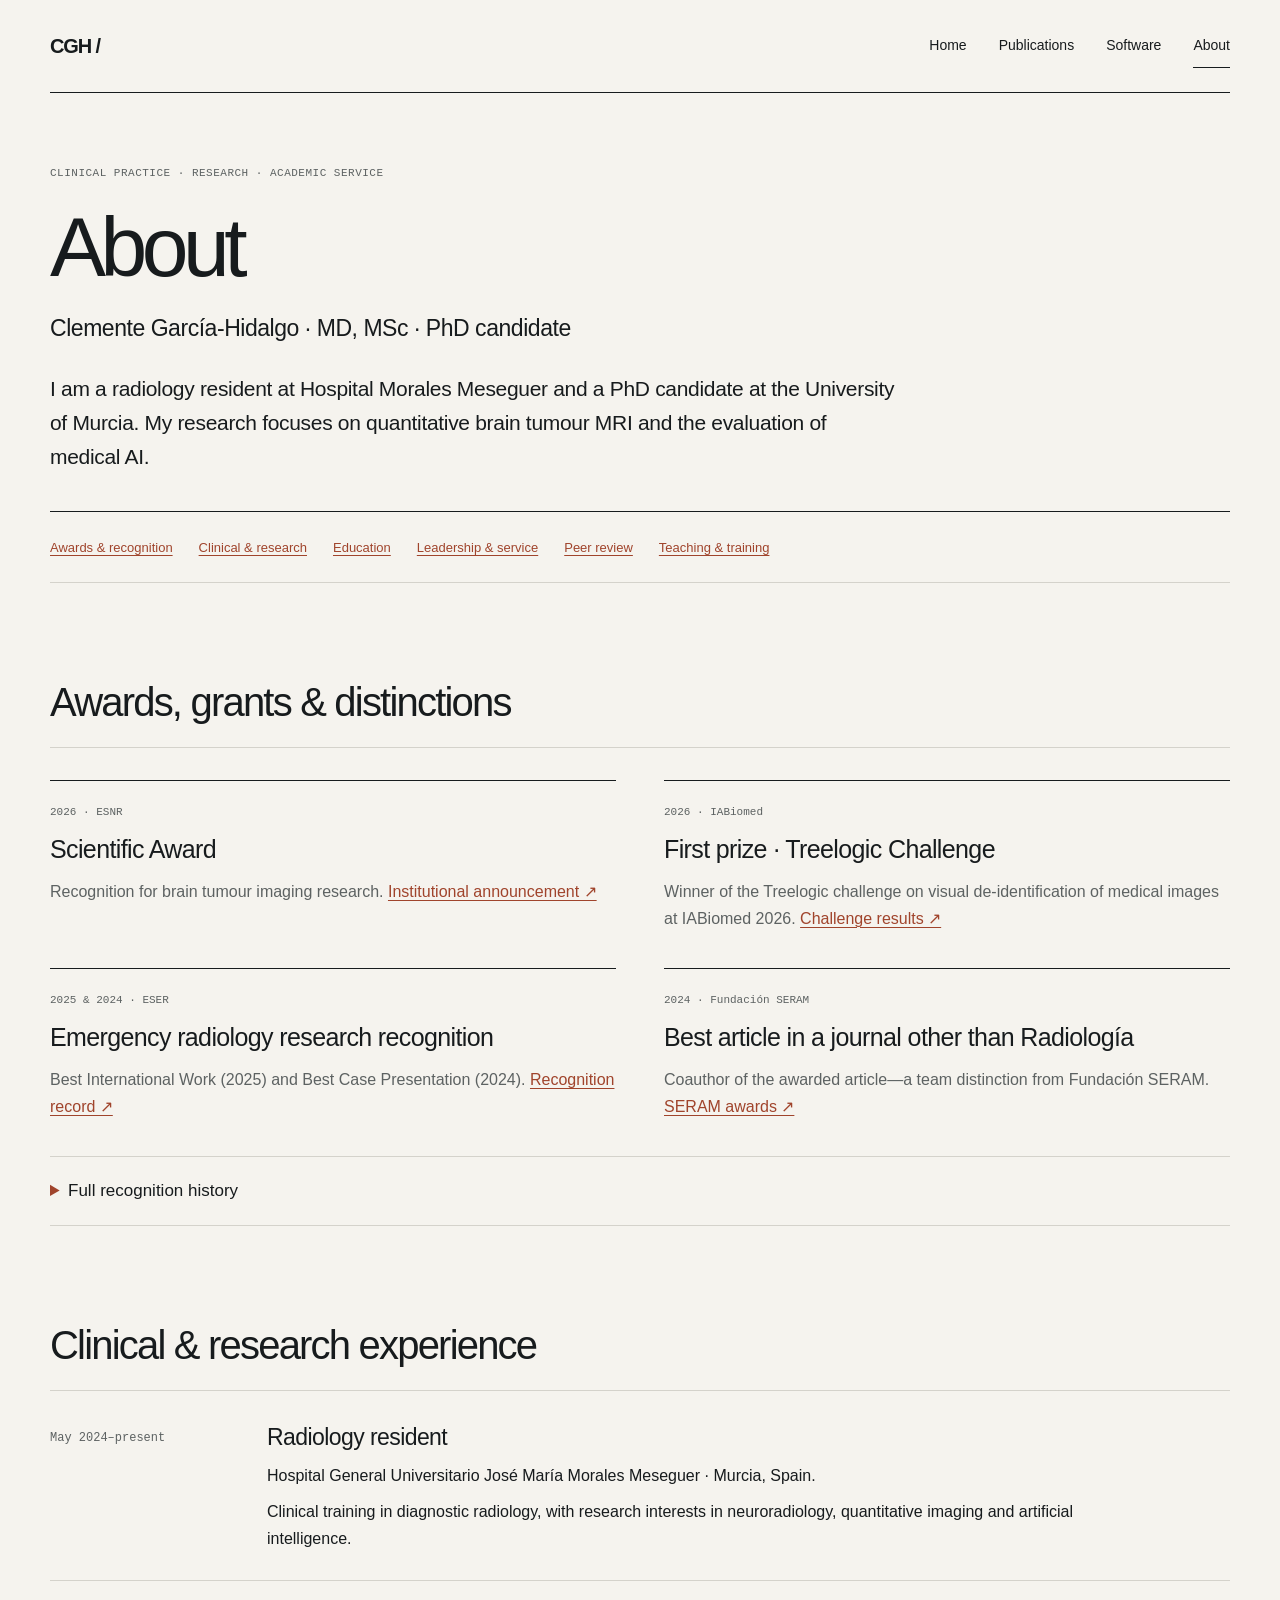
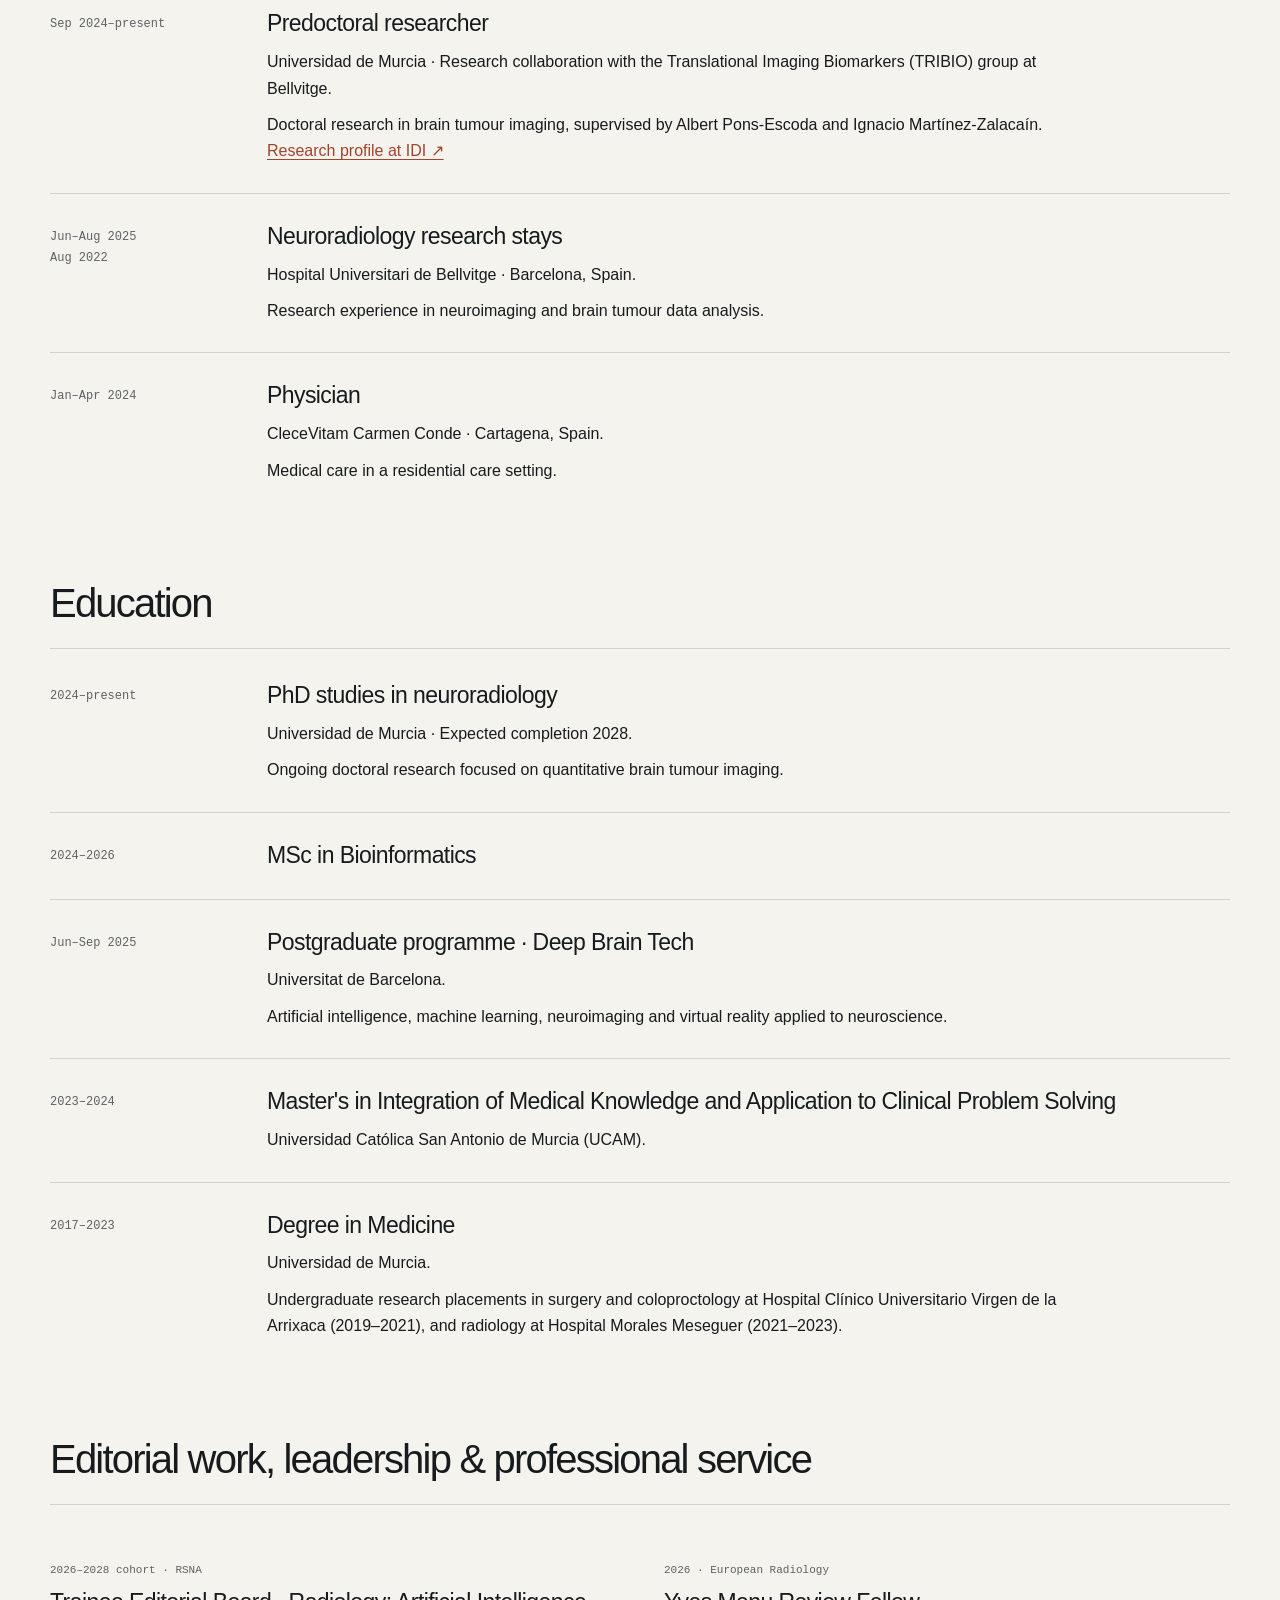
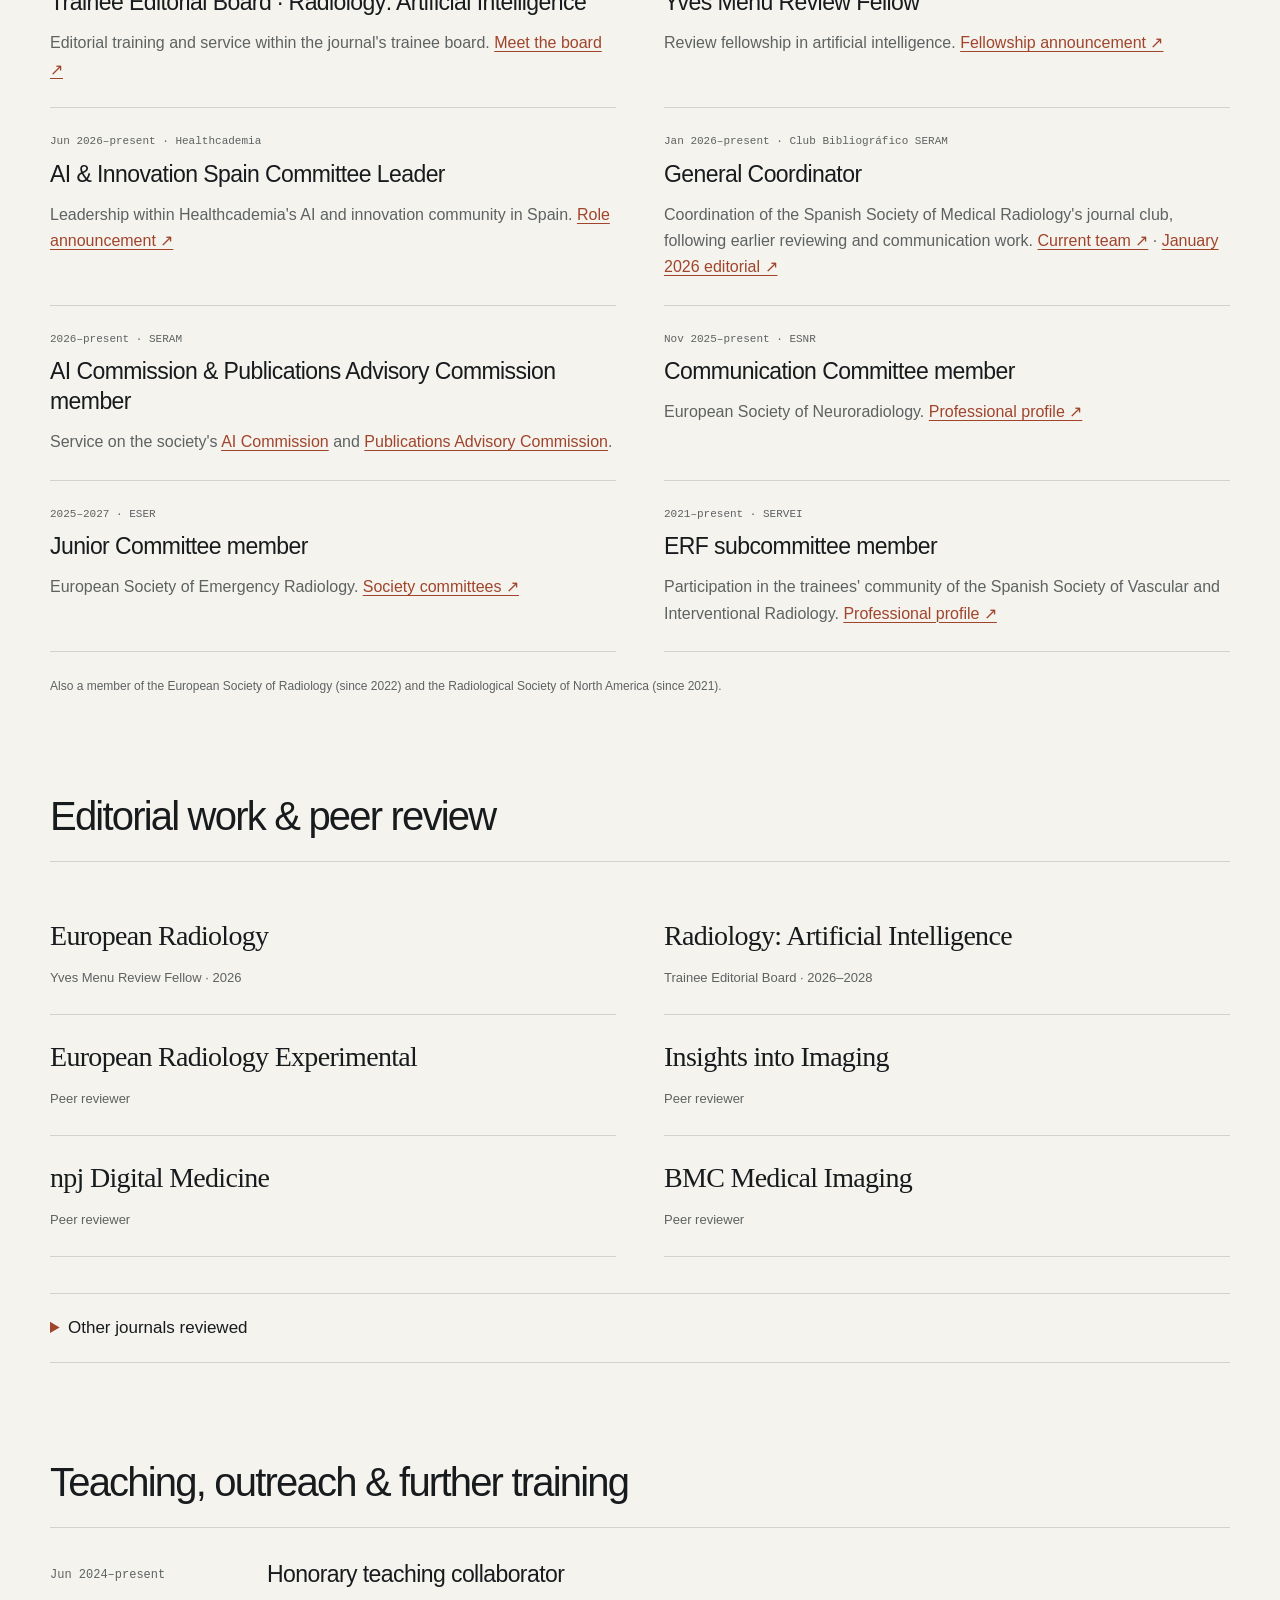
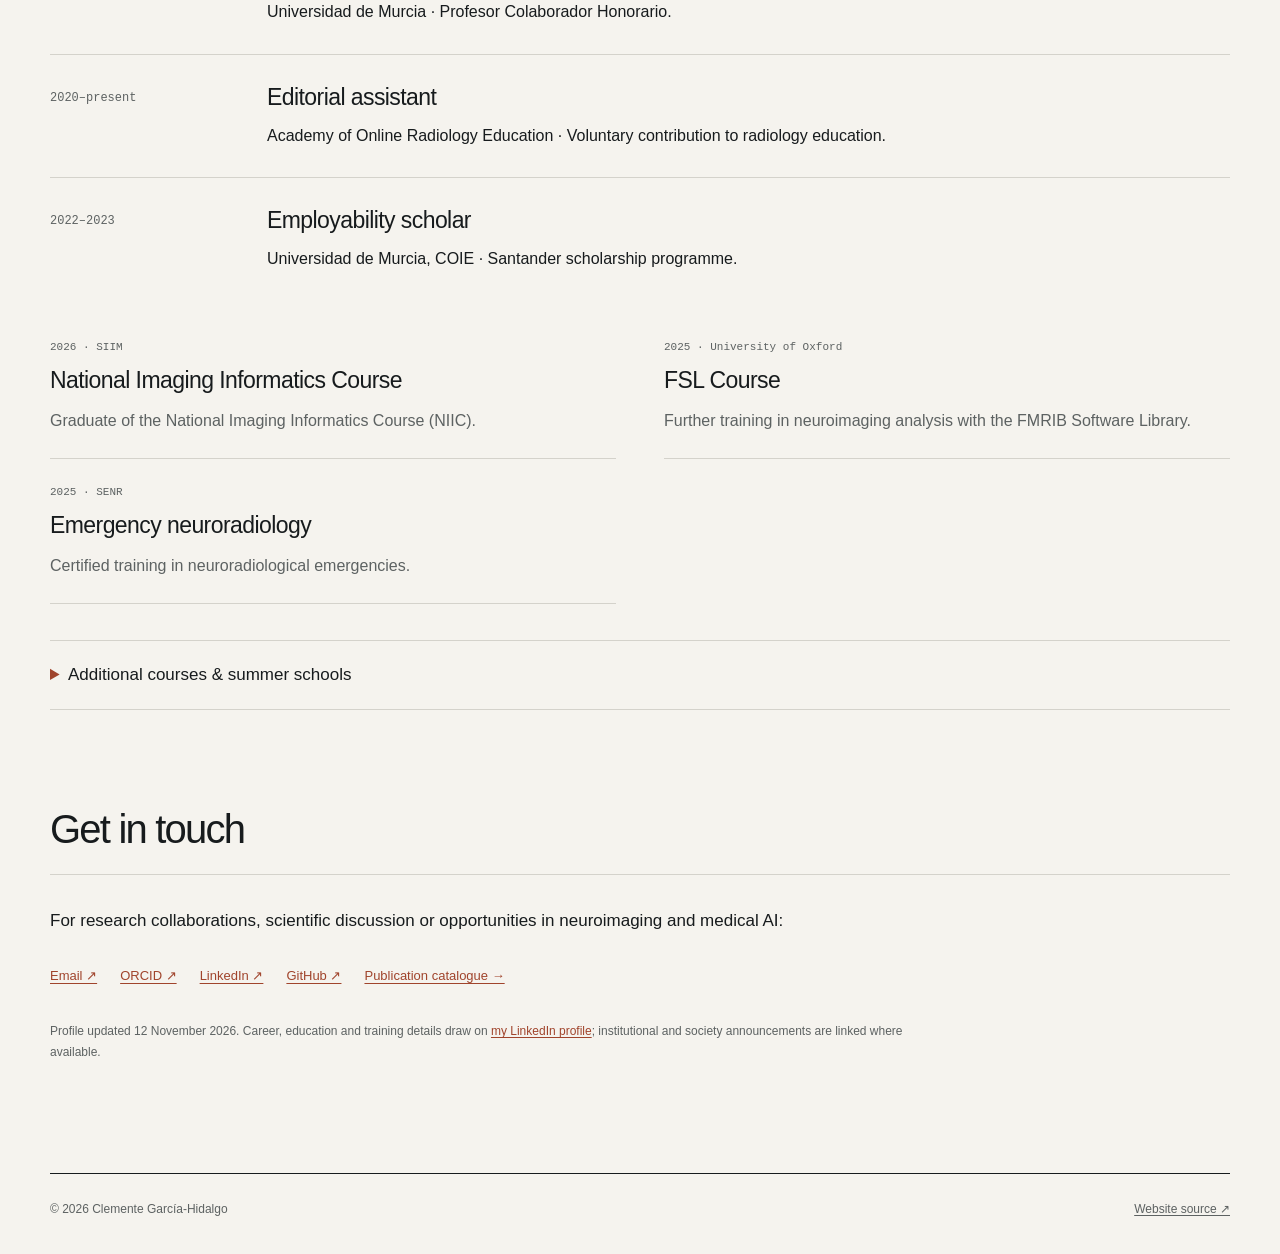
==== commit 14d6c676: "Highlight awards and editorial work with interactive research map" ====
--- a/about/index.html
+++ b/about/index.html
@@ -7,7 +7,7 @@
   <title>About · Clemente García-Hidalgo</title>
   <link rel="canonical" href="https://torkitor.github.io/about/">
   <link rel="icon" href="../assets/favicon.svg" type="image/svg+xml">
-  <link rel="stylesheet" href="../assets/style.css?v=20261112-r2">
+  <link rel="stylesheet" href="../assets/style.css?v=20261112-r3">
 </head>
 <body>
   <a class="skip-link" href="#main">Skip to content</a>
@@ -29,13 +29,79 @@
         <p class="lead">I am a radiology resident at Hospital Morales Meseguer and a PhD candidate at the University of Murcia. My research focuses on quantitative brain tumour MRI and the evaluation of medical AI.</p>
       </div>
       <nav class="jump-links" aria-label="On this page">
+        <a href="#recognition">Awards &amp; recognition</a>
         <a href="#clinical-research">Clinical &amp; research</a>
         <a href="#education">Education</a>
         <a href="#leadership">Leadership &amp; service</a>
         <a href="#peer-review">Peer review</a>
-        <a href="#recognition">Recognition</a>
         <a href="#teaching-training">Teaching &amp; training</a>
       </nav>
+
+      <section id="recognition" aria-labelledby="recognition-heading">
+        <h2 id="recognition-heading">Awards, grants &amp; distinctions</h2>
+        <div class="recognition-grid">
+          <article><p class="meta">2026 · ESNR</p><h3>Scientific Award</h3><p>Recognition for brain tumour imaging research. <a href="https://idi.gencat.cat/ca/actualitat/2026/esnr-premia-recerca-tumors-cerebrals">Institutional announcement ↗</a></p></article>
+          <article><p class="meta">2026 · IABiomed</p><h3>First prize · Treelogic Challenge</h3><p>Winner of the Treelogic challenge on visual de-identification of medical images at IABiomed 2026. <a href="https://iabiomed.org/hackathon-2026/">Challenge results ↗</a></p></article>
+          <article><p class="meta">2025 &amp; 2024 · ESER</p><h3>Emergency radiology research recognition</h3><p>Best International Work (2025) and Best Case Presentation (2024). <a href="https://www.linkedin.com/in/clementegarciahidalgo/details/honors/">Recognition record ↗</a></p></article>
+          <article><p class="meta">2024 · Fundación SERAM</p><h3>Best article in a journal other than Radiología</h3><p>Coauthor of the awarded article—a team distinction from Fundación SERAM. <a href="https://seram.es/premios/">SERAM awards ↗</a></p></article>
+        </div>
+        <details class="archive">
+          <summary>Full recognition history</summary>
+          <h3>2026</h3>
+          <ul class="archive-list">
+            <li><strong>ESNR Scientific Award.</strong> European Society of Neuroradiology.</li>
+            <li><strong>First prize, Treelogic Challenge.</strong> IABiomed 2026.</li>
+            <li><strong>Best Model Optimisation, Bracco / EuSoMII Agentic AI challenge.</strong> ECR 2026. <a href="https://www.linkedin.com/posts/paola-rinaldi-b8088014a_braccoimaging-ecr2026-raysofknowledge-activity-7444625278506782720-95We">Announcement ↗</a></li>
+          </ul>
+          <h3>2025</h3>
+          <ul class="archive-list">
+            <li><strong>Best International Work.</strong> European Society of Emergency Radiology.</li>
+            <li><strong>Young Cancer Researchers scholarship.</strong> Asociación Española Contra el Cáncer (AECC).</li>
+            <li><strong>Research scholarship.</strong> Colegio Oficial de Médicos de la Región de Murcia.</li>
+          </ul>
+          <h3>2024</h3>
+          <ul class="archive-list">
+            <li><strong>Best article in a journal other than Radiología.</strong> Fundación SERAM; coauthor of the awarded work.</li>
+            <li><strong>Best Case Presentation.</strong> European Society of Emergency Radiology.</li>
+            <li><strong>First prize, best communication.</strong> CESM Murcia / DEPFIM residents' congress, for work on AI ethics and regulation. The prize included a partial scholarship. <a href="https://medicosdemurcia.com/noticia.asp?id=1892">College announcement ↗</a></li>
+            <li><strong>Best work.</strong> VIII Medical Education Meeting, Centro de Estudios Médicos.</li>
+            <li><strong>Best clinical case.</strong> Murcia Head and Neck Tumour Society.</li>
+          </ul>
+          <h3>2023</h3>
+          <ul class="archive-list">
+            <li><strong>Best medical undergraduate thesis and associated scholarship.</strong> Encuentro TF.</li>
+            <li><strong>Santander–COIE employability scholarship.</strong> Universidad de Murcia, 2022–2023.</li>
+            <li><strong>Best communication.</strong> National Medical Education Meeting.</li>
+            <li><strong>Best communication.</strong> First National APURF Congress (Association of University Professors of Radiology and Physics).</li>
+          </ul>
+          <h3>2022</h3>
+          <ul class="archive-list">
+            <li><strong>Accésit, entrepreneurial talent and business creation award, Medicine category.</strong> Haptic Brain project.</li>
+            <li><strong>Santander scholarship.</strong> Rural and social healthcare placement.</li>
+            <li><strong>EUniWell summer school scholarship.</strong> Universidad de Murcia; Leiden University programme.</li>
+          </ul>
+          <h3>2021</h3>
+          <ul class="archive-list">
+            <li><strong>Second prize, best communication.</strong> SERAM International Radiology Congress for Medical Students.</li>
+            <li><strong>Third prize, poster.</strong> X Biomedical Research Congress, Universitat de València.</li>
+          </ul>
+          <h3>2018</h3>
+          <ul class="archive-list">
+            <li><strong>Scholarship.</strong> XIX Eladio Viñuela School of Molecular Biology, Universidad Internacional Menéndez Pelayo (UIMP).</li>
+          </ul>
+          <h3>2017</h3>
+          <ul class="archive-list">
+            <li><strong>Accésit.</strong> XXII Regional Chemistry Olympiad, Universidad de Murcia.</li>
+            <li><strong>Erasmus+ Health Factor scholarship.</strong> Turin, Italy.</li>
+            <li><strong>Ortega y Gasset scholarship.</strong> Universidad Internacional Menéndez Pelayo.</li>
+            <li><strong>Scholarship for talented incoming students.</strong> Universidad de Murcia.</li>
+            <li><strong>Matrícula de Honor.</strong> Spanish upper-secondary education (Bachillerato).</li>
+          </ul>
+          <h3>Additional clinical distinction</h3>
+          <ul class="archive-list"><li><strong>Second prize, VI Certamen de Casos Clínicos MIR.</strong> Colegio de Médicos de la Región de Murcia, for a gastropulmonary fistula case with Cristina Serrano Cortés and Manuel Carpio Salmerón. <a href="https://commurcia.es/noticia?id=2235">College announcement ↗</a></li></ul>
+          <p class="source-note">This archive includes research awards, grants and academic distinctions recorded on <a href="https://www.linkedin.com/in/clementegarciahidalgo/details/honors/">my professional profile</a>, supplemented by the announcements linked above. The thesis prize and its associated scholarship are presented together.</p>
+        </details>
+      </section>
 
       <section id="clinical-research" aria-labelledby="clinical-heading">
         <h2 id="clinical-heading">Clinical &amp; research experience</h2>
@@ -68,7 +134,7 @@
           </article>
           <article class="timeline-item">
             <p class="period">2024–2026</p>
-            <div><h3>MSc in Bioinformatics</h3><p>Universidad Internacional de La Rioja (UNIR).</p></div>
+            <div><h3>MSc in Bioinformatics</h3></div>
           </article>
           <article class="timeline-item">
             <p class="period">Jun–Sep 2025</p>
@@ -101,83 +167,8 @@
       </section>
 
       <!-- PEER REVIEW START -->
-      <section id="peer-review" aria-labelledby="peer-review-heading">
-        <h2 id="peer-review-heading">Peer review</h2>
-        <p class="review-summary"><strong data-review-total>127</strong> manuscript reviews recorded across <span data-review-journals>29</span> Springer Nature journals.</p>
-        <p>My reviewing activity spans medical imaging, artificial intelligence, biomedical informatics and research methodology.</p>
-        <p><strong>Additional reviewing:</strong> <em>JMIR</em>, <em>Insights into Imaging</em>, <em>European Radiology Experimental</em>. These journals are not included in the total above.</p>
-        <details class="archive"><summary>Journal-by-journal record · 29 journals</summary>
-          <div class="review-table-wrap"><table class="review-table"><caption>Springer Nature reviewer record · manuscript counts</caption><thead><tr><th scope="col">Journal</th><th scope="col">Count</th><th scope="col">Record updated</th></tr></thead><tbody><tr data-review-journal="BMC Medical Imaging"><th scope="row">BMC Medical Imaging</th><td class="review-count">44</td><td><time datetime="2026-11-09">9 Nov 2026</time></td></tr><tr data-review-journal="Scientific Reports"><th scope="row">Scientific Reports</th><td class="review-count">20</td><td><time datetime="2026-11-02">2 Nov 2026</time></td></tr><tr data-review-journal="Discover Artificial Intelligence"><th scope="row">Discover Artificial Intelligence</th><td class="review-count">9</td><td><time datetime="2026-11-09">9 Nov 2026</time></td></tr><tr data-review-journal="BMC Medical Education"><th scope="row">BMC Medical Education</th><td class="review-count">7</td><td><time datetime="2026-10-11">11 Oct 2026</time></td></tr><tr data-review-journal="BMC Medical Informatics and Decision Making"><th scope="row">BMC Medical Informatics and Decision Making</th><td class="review-count">6</td><td><time datetime="2026-11-09">9 Nov 2026</time></td></tr><tr data-review-journal="Discover Applied Sciences"><th scope="row">Discover Applied Sciences</th><td class="review-count">5</td><td><time datetime="2026-11-02">2 Nov 2026</time></td></tr><tr data-review-journal="International Journal of Data Science and Analytics"><th scope="row">International Journal of Data Science and Analytics</th><td class="review-count">5</td><td><time datetime="2026-11-02">2 Nov 2026</time></td></tr><tr data-review-journal="BMC Medical Research Methodology"><th scope="row">BMC Medical Research Methodology</th><td class="review-count">4</td><td><time datetime="2026-11-02">2 Nov 2026</time></td></tr><tr data-review-journal="npj Digital Medicine"><th scope="row">npj Digital Medicine</th><td class="review-count">4</td><td><time datetime="2026-10-11">11 Oct 2026</time></td></tr><tr data-review-journal="Abdominal Radiology"><th scope="row">Abdominal Radiology</th><td class="review-count">2</td><td><time datetime="2026-11-09">9 Nov 2026</time></td></tr><tr data-review-journal="Discover Computing"><th scope="row">Discover Computing</th><td class="review-count">2</td><td><time datetime="2026-11-09">9 Nov 2026</time></td></tr><tr data-review-journal="International Journal of Computational Intelligence Systems"><th scope="row">International Journal of Computational Intelligence Systems</th><td class="review-count">2</td><td><time datetime="2026-11-09">9 Nov 2026</time></td></tr><tr data-review-journal="BMC Bioinformatics"><th scope="row">BMC Bioinformatics</th><td class="review-count">1</td><td><time datetime="2026-10-11">11 Oct 2026</time></td></tr><tr data-review-journal="BMC Pediatrics"><th scope="row">BMC Pediatrics</th><td class="review-count">1</td><td><time datetime="2026-11-09">9 Nov 2026</time></td></tr><tr data-review-journal="BMC Women&#x27;s Health"><th scope="row">BMC Women&#x27;s Health</th><td class="review-count">1</td><td><time datetime="2026-11-09">9 Nov 2026</time></td></tr><tr data-review-journal="Discover Computer Vision"><th scope="row">Discover Computer Vision</th><td class="review-count">1</td><td><time datetime="2026-11-02">2 Nov 2026</time></td></tr><tr data-review-journal="Discover Informatics"><th scope="row">Discover Informatics</th><td class="review-count">1</td><td><time datetime="2026-11-09">9 Nov 2026</time></td></tr><tr data-review-journal="Discover Oncology"><th scope="row">Discover Oncology</th><td class="review-count">1</td><td><time datetime="2026-11-02">2 Nov 2026</time></td></tr><tr data-review-journal="Discover Public Health"><th scope="row">Discover Public Health</th><td class="review-count">1</td><td><time datetime="2026-11-09">9 Nov 2026</time></td></tr><tr data-review-journal="Discover Sensors"><th scope="row">Discover Sensors</th><td class="review-count">1</td><td><time datetime="2026-11-02">2 Nov 2026</time></td></tr><tr data-review-journal="Humanities and Social Sciences Communications"><th scope="row">Humanities and Social Sciences Communications</th><td class="review-count">1</td><td><time datetime="2026-09-30">30 Sep 2026</time></td></tr><tr data-review-journal="International Journal of Colorectal Disease"><th scope="row">International Journal of Colorectal Disease</th><td class="review-count">1</td><td><time datetime="2026-08-04">4 Aug 2026</time></td></tr><tr data-review-journal="International Journal of Machine Learning and Cybernetics"><th scope="row">International Journal of Machine Learning and Cybernetics</th><td class="review-count">1</td><td><time datetime="2026-10-17">17 Oct 2026</time></td></tr><tr data-review-journal="Journal of King Saud University Computer and Information Sciences"><th scope="row">Journal of King Saud University Computer and Information Sciences</th><td class="review-count">1</td><td><time datetime="2026-11-03">3 Nov 2026</time></td></tr><tr data-review-journal="Journal of Ovarian Research"><th scope="row">Journal of Ovarian Research</th><td class="review-count">1</td><td><time datetime="2026-09-14">14 Sep 2026</time></td></tr><tr data-review-journal="Machine Vision and Applications"><th scope="row">Machine Vision and Applications</th><td class="review-count">1</td><td><time datetime="2026-10-20">20 Oct 2026</time></td></tr><tr data-review-journal="Pediatric Radiology"><th scope="row">Pediatric Radiology</th><td class="review-count">1</td><td><time datetime="2026-09-16">16 Sep 2026</time></td></tr><tr data-review-journal="Physical and Engineering Sciences in Medicine"><th scope="row">Physical and Engineering Sciences in Medicine</th><td class="review-count">1</td><td><time datetime="2026-11-02">2 Nov 2026</time></td></tr><tr data-review-journal="Signal, Image and Video Processing"><th scope="row">Signal, Image and Video Processing</th><td class="review-count">1</td><td><time datetime="2026-08-05">5 Aug 2026</time></td></tr></tbody></table></div>
-        </details>
-        <p class="source-note">Counts transcribed from my Springer Nature reviewer dashboard. Journal records carry individual update dates, most recently 9 November 2026.</p>
-      </section>
+      <section class="editorial-profile" id="peer-review" aria-labelledby="peer-review-heading"><h2 id="peer-review-heading">Editorial work &amp; peer review</h2><div class="journal-grid"><article data-review-journal="European Radiology"><h3><a href="https://journals.myesr.org/eur-radiol/news/new-year-new-fellows-welcome-the-recipients-of-yves-menu-review-fellowships-2026/">European Radiology</a></h3><p class="journal-role">Yves Menu Review Fellow · 2026</p></article><article data-review-journal="Radiology: Artificial Intelligence"><h3><a href="https://radiologyai.substack.com/p/welcome-to-our-newest-trainee-editorial">Radiology: Artificial Intelligence</a></h3><p class="journal-role">Trainee Editorial Board · 2026–2028</p></article><article data-review-journal="European Radiology Experimental"><h3><a href="https://link.springer.com/journal/41747">European Radiology Experimental</a></h3><p class="journal-role">Peer reviewer</p></article><article data-review-journal="Insights into Imaging"><h3><a href="https://link.springer.com/journal/13244">Insights into Imaging</a></h3><p class="journal-role">Peer reviewer</p></article><article data-review-journal="npj Digital Medicine"><h3><a href="https://www.nature.com/npjdigitalmed/">npj Digital Medicine</a></h3><p class="journal-role">Peer reviewer</p></article><article data-review-journal="BMC Medical Imaging"><h3><a href="https://link.springer.com/journal/12880">BMC Medical Imaging</a></h3><p class="journal-role">Peer reviewer</p></article></div><details class="archive"><summary>Other journals reviewed</summary><ul class="journal-list"><li data-review-journal="JMIR">JMIR</li><li data-review-journal="Discover Computing">Discover Computing</li><li data-review-journal="BMC Medical Informatics and Decision Making">BMC Medical Informatics and Decision Making</li><li data-review-journal="International Journal of Computational Intelligence Systems">International Journal of Computational Intelligence Systems</li><li data-review-journal="BMC Women&#x27;s Health">BMC Women&#x27;s Health</li><li data-review-journal="Discover Artificial Intelligence">Discover Artificial Intelligence</li><li data-review-journal="Discover Public Health">Discover Public Health</li><li data-review-journal="Discover Informatics">Discover Informatics</li><li data-review-journal="Abdominal Radiology">Abdominal Radiology</li><li data-review-journal="BMC Pediatrics">BMC Pediatrics</li><li data-review-journal="Journal of King Saud University Computer and Information Sciences">Journal of King Saud University Computer and Information Sciences</li><li data-review-journal="Discover Sensors">Discover Sensors</li><li data-review-journal="Physical and Engineering Sciences in Medicine">Physical and Engineering Sciences in Medicine</li><li data-review-journal="International Journal of Data Science and Analytics">International Journal of Data Science and Analytics</li><li data-review-journal="Discover Oncology">Discover Oncology</li><li data-review-journal="BMC Medical Research Methodology">BMC Medical Research Methodology</li><li data-review-journal="Discover Computer Vision">Discover Computer Vision</li><li data-review-journal="Discover Applied Sciences">Discover Applied Sciences</li><li data-review-journal="Machine Vision and Applications">Machine Vision and Applications</li><li data-review-journal="International Journal of Machine Learning and Cybernetics">International Journal of Machine Learning and Cybernetics</li><li data-review-journal="BMC Bioinformatics">BMC Bioinformatics</li><li data-review-journal="BMC Medical Education">BMC Medical Education</li><li data-review-journal="Humanities and Social Sciences Communications">Humanities and Social Sciences Communications</li><li data-review-journal="Pediatric Radiology">Pediatric Radiology</li><li data-review-journal="Journal of Ovarian Research">Journal of Ovarian Research</li><li data-review-journal="Signal, Image and Video Processing">Signal, Image and Video Processing</li><li data-review-journal="International Journal of Colorectal Disease">International Journal of Colorectal Disease</li></ul></details></section>
       <!-- PEER REVIEW END -->
-
-      <section id="recognition" aria-labelledby="recognition-heading">
-        <h2 id="recognition-heading">Awards, grants &amp; distinctions</h2>
-        <div class="recognition-grid">
-          <article><p class="meta">2026 · ESNR</p><h3>Scientific Award</h3><p>Recognition for brain tumour imaging research. <a href="https://idi.gencat.cat/ca/actualitat/2026/esnr-premia-recerca-tumors-cerebrals">Institutional announcement ↗</a></p></article>
-          <article><p class="meta">2026 · IABiomed</p><h3>First prize · Treelogic Challenge</h3><p>Winner of the Treelogic challenge on visual de-identification of medical images at IABiomed 2026. <a href="https://iabiomed.org/hackathon-2026/">Challenge results ↗</a></p></article>
-          <article><p class="meta">2025 &amp; 2024 · ESER</p><h3>Emergency radiology research recognition</h3><p>Best International Work (2025) and Best Case Presentation (2024). <a href="https://www.linkedin.com/in/clementegarciahidalgo/details/honors/">Recognition record ↗</a></p></article>
-          <article><p class="meta">2024 · Fundación SERAM</p><h3>Best article in a journal other than Radiología</h3><p>Coauthor of the awarded article—a team distinction from Fundación SERAM. <a href="https://seram.es/premios/">SERAM awards ↗</a></p></article>
-        </div>
-        <details class="archive">
-          <summary>Full recognition history</summary>
-          <h3>2026</h3>
-          <ul class="archive-list">
-            <li><strong>ESNR Scientific Award.</strong> European Society of Neuroradiology.</li>
-            <li><strong>First prize, Treelogic Challenge.</strong> IABiomed 2026.</li>
-            <li><strong>Best Model Optimisation, Bracco / EuSoMII Agentic AI challenge.</strong> ECR 2026. <a href="https://www.linkedin.com/posts/paola-rinaldi-b8088014a_braccoimaging-ecr2026-raysofknowledge-activity-7444625278506782720-95We">Announcement ↗</a></li>
-          </ul>
-          <h3>2025</h3>
-          <ul class="archive-list">
-            <li><strong>Best International Work.</strong> European Society of Emergency Radiology.</li>
-            <li><strong>Young Cancer Researchers scholarship.</strong> Asociación Española Contra el Cáncer (AECC).</li>
-            <li><strong>Research scholarship.</strong> Colegio Oficial de Médicos de la Región de Murcia.</li>
-          </ul>
-          <h3>2024</h3>
-          <ul class="archive-list">
-            <li><strong>Best article in a journal other than Radiología.</strong> Fundación SERAM; coauthor of the awarded work.</li>
-            <li><strong>Best Case Presentation.</strong> European Society of Emergency Radiology.</li>
-            <li><strong>First prize, best communication.</strong> CESM Murcia / DEPFIM residents' congress, for work on AI ethics and regulation. The prize included a partial UNIR scholarship. <a href="https://medicosdemurcia.com/noticia.asp?id=1892">College announcement ↗</a></li>
-            <li><strong>Best work.</strong> VIII Medical Education Meeting, Centro de Estudios Médicos.</li>
-            <li><strong>Best clinical case.</strong> Murcia Head and Neck Tumour Society.</li>
-          </ul>
-          <h3>2023</h3>
-          <ul class="archive-list">
-            <li><strong>Best medical undergraduate thesis and associated scholarship.</strong> Encuentro TF.</li>
-            <li><strong>Santander–COIE employability scholarship.</strong> Universidad de Murcia, 2022–2023.</li>
-            <li><strong>Best communication.</strong> National Medical Education Meeting.</li>
-            <li><strong>Best communication.</strong> First National APURF Congress (Association of University Professors of Radiology and Physics).</li>
-          </ul>
-          <h3>2022</h3>
-          <ul class="archive-list">
-            <li><strong>Accésit, entrepreneurial talent and business creation award, Medicine category.</strong> Haptic Brain project.</li>
-            <li><strong>Santander scholarship.</strong> Rural and social healthcare placement.</li>
-            <li><strong>EUniWell summer school scholarship.</strong> Universidad de Murcia; Leiden University programme.</li>
-          </ul>
-          <h3>2021</h3>
-          <ul class="archive-list">
-            <li><strong>Second prize, best communication.</strong> SERAM International Radiology Congress for Medical Students.</li>
-            <li><strong>Third prize, poster.</strong> X Biomedical Research Congress, Universitat de València.</li>
-          </ul>
-          <h3>2018</h3>
-          <ul class="archive-list">
-            <li><strong>Scholarship.</strong> XIX Eladio Viñuela School of Molecular Biology, Universidad Internacional Menéndez Pelayo (UIMP).</li>
-          </ul>
-          <h3>2017</h3>
-          <ul class="archive-list">
-            <li><strong>Accésit.</strong> XXII Regional Chemistry Olympiad, Universidad de Murcia.</li>
-            <li><strong>Erasmus+ Health Factor scholarship.</strong> Turin, Italy.</li>
-            <li><strong>Ortega y Gasset scholarship.</strong> Universidad Internacional Menéndez Pelayo.</li>
-            <li><strong>Scholarship for talented incoming students.</strong> Universidad de Murcia.</li>
-            <li><strong>Matrícula de Honor.</strong> Spanish upper-secondary education (Bachillerato).</li>
-          </ul>
-          <h3>Additional clinical distinction</h3>
-          <ul class="archive-list"><li><strong>Second prize, VI Certamen de Casos Clínicos MIR.</strong> Colegio de Médicos de la Región de Murcia, for a gastropulmonary fistula case with Cristina Serrano Cortés and Manuel Carpio Salmerón. <a href="https://commurcia.es/noticia?id=2235">College announcement ↗</a></li></ul>
-          <p class="source-note">This archive includes research awards, grants and academic distinctions recorded on <a href="https://www.linkedin.com/in/clementegarciahidalgo/details/honors/">my professional profile</a>, supplemented by the announcements linked above. The thesis prize and its associated scholarship are presented together.</p>
-        </details>
-      </section>
 
       <section id="teaching-training" aria-labelledby="teaching-heading">
         <h2 id="teaching-heading">Teaching, outreach &amp; further training</h2>
--- a/assets/style.css
+++ b/assets/style.css
@@ -56,28 +56,17 @@
 .links-row a { display: inline-flex; align-items: center; gap: 5px; min-height: 44px; }
 .hero-actions .links-row { margin: 0; }
 .hero > .links-row { grid-column: 1 / -1; }
-.metrics { display: grid; grid-template-columns: repeat(4, minmax(0, 1fr)); gap: 32px; margin-top: 72px; padding: 32px 0 30px; border-top: 1px solid var(--ink); border-bottom: 1px solid var(--rule); }
+.metrics { display: grid; grid-template-columns: repeat(3, minmax(0, 1fr)); gap: 32px; margin-top: 54px; padding: 32px 0 30px; border-top: 1px solid var(--ink); border-bottom: 1px solid var(--rule); }
 .metric { min-width: 0; }
 .metric strong { display: block; font-size: 64px; font-weight: 400; line-height: 1; letter-spacing: -.065em; font-variant-numeric: tabular-nums; }
 .metric span { display: block; margin-top: 13px; font-size: 16px; line-height: 1.4; }
 .metric small { display: block; margin-top: 5px; color: var(--muted); font-size: 12px; line-height: 1.5; }
-.metrics-note { max-width: 850px; margin-top: 14px; color: var(--muted); font-size: 12px; line-height: 1.65; }
 .research-list { margin: 0; padding: 0; list-style: none; }
 .research-list > * { display: grid; grid-template-columns: minmax(150px, .35fr) minmax(0, 1fr); gap: 48px; padding: 30px 0; border-bottom: 1px solid var(--rule); }
 .research-list > :first-child { padding-top: 0; }
 .research-topic-label { padding-top: 5px; color: var(--muted); font-size: 14px; line-height: 1.6; }
 .research-list h3 { max-width: 720px; font-size: 27px; }
 .research-list h3 + p { max-width: 720px; margin-top: 13px; color: var(--muted); font-size: 17px; }
-.review-feature { display: grid; grid-template-columns: minmax(0, .45fr) minmax(0, 1fr); align-items: start; gap: 64px; padding: 52px 48px; background: var(--ink); color: var(--paper); }
-.review-number { font-size: clamp(96px, 10vw, 140px); font-weight: 400; line-height: .9; letter-spacing: -.07em; font-variant-numeric: tabular-nums; }
-.review-number strong { display: block; font-size: inherit; font-weight: inherit; }
-.review-number small { display: block; margin-top: 20px; font-size: 15px; line-height: 1.5; letter-spacing: 0; }
-.review-copy { min-width: 0; }
-.review-copy h2 { margin-bottom: 24px; padding-bottom: 0; border: 0; color: inherit; font-size: 40px; }
-.review-copy p { max-width: 650px; font-size: 18px; }
-.review-feature a { color: var(--paper); }
-.review-feature .source-note { color: #cbc9c2; font-size: 12px; }
-.review-feature .eyebrow { color: #cbc9c2; }
 .section-heading { display: flex; align-items: baseline; justify-content: space-between; flex-wrap: wrap; gap: 12px 24px; margin-bottom: 32px; padding-bottom: 22px; border-bottom: 1px solid var(--rule); }
 .section-heading h2 { margin: 0; padding: 0; border: 0; }
 .section-heading > a { display: inline-flex; align-items: center; min-height: 44px; font-size: 14px; }
@@ -162,17 +151,35 @@
 .archive-list { margin: 14px 0 24px; padding-left: 22px; }
 .archive-list li { padding: 7px 0 7px 3px; font-size: 15px; }
 .source-note { max-width: 900px; margin-top: 24px; color: var(--muted); font-size: 12px; line-height: 1.75; }
-.review-summary { display: flex; align-items: baseline; flex-wrap: wrap; gap: 12px 26px; margin: 30px 0; font-size: 21px; line-height: 1.4; }
-.review-summary strong { font-size: 90px; font-weight: 400; line-height: 1; letter-spacing: -.065em; font-variant-numeric: tabular-nums; }
-.review-table-wrap { width: 100%; margin: 20px 0; overflow-x: auto; }
-.review-table { width: 100%; border-collapse: collapse; font-size: 15px; line-height: 1.5; text-align: left; }
-.review-table th, .review-table td { padding: 15px 16px 15px 0; border-bottom: 1px solid var(--rule); vertical-align: top; }
-.review-table th { font-weight: 500; }
-.review-table th:first-child { width: 60%; }
-.review-table th:nth-child(2), .review-table td:nth-child(2) { width: 16%; text-align: right; font-variant-numeric: tabular-nums; }
-.review-table th:last-child, .review-table td:last-child { padding-right: 0; text-align: right; }
-.review-table td:last-child { color: var(--muted); font-size: 12px; }
-.review-table tfoot { font-weight: 600; }
+.press-grid { display: grid; grid-template-columns: 1fr 1fr; gap: 64px; }
+.press-feature { min-width: 0; }
+.press-feature figure { margin-bottom: 25px; }
+.press-feature img { width: 100%; height: auto; aspect-ratio: 1.36; object-fit: cover; }
+.press-feature figcaption { font-size: 11px; }
+.press-feature .eyebrow { color: var(--accent); }
+.press-feature h3 { margin-bottom: 24px; font-size: clamp(28px, 3.1vw, 42px); line-height: 1.13; }
+.press-feature:first-child { padding-top: 25px; border-top: 3px solid var(--accent); }
+.press-feature:first-child h3 { font-size: clamp(38px, 4.4vw, 60px); }
+.press-feature p { max-width: 580px; }
+.press-links { display: flex; flex-direction: column; align-items: flex-start; }
+.award-list { display: grid; grid-template-columns: 1fr 1fr; gap: 0 48px; list-style: none; margin: 52px 0 0; padding: 0; }
+.award-list li { border-top: 1px solid var(--rule); padding: 24px 0; }
+.award-list h3 { font-size: 22px; }
+.award-list p { margin-top: 12px; color: var(--muted); font-size: 14px; }
+.editorial-feature { padding: 44px 48px; background: var(--ink); color: var(--paper); }
+.editorial-feature h2 { border-color: #555b5d; }
+.editorial-feature a { color: var(--paper); }
+.editorial-feature a:focus-visible { outline-color: var(--paper); }
+.journal-grid { display: grid; grid-template-columns: 1fr 1fr; gap: 0 48px; }
+.journal-grid article { padding: 25px 0; border-bottom: 1px solid var(--rule); }
+.journal-grid h3 { font-family: Georgia, serif; font-size: 28px; font-weight: 400; line-height: 1.23; letter-spacing: -.025em; }
+.journal-role { margin-top: 14px; color: var(--muted); font-size: 13px; }
+.editorial-feature .journal-role { color: #cfccc5; }
+.editorial-feature .journal-grid article { border-color: #555b5d; }
+.editorial-feature .text-link { margin-top: 26px; }
+.editorial-feature a:hover { color: #e9b5a1; }
+.journal-list { columns: 2; column-gap: 38px; margin: 24px 0; padding-left: 22px; }
+.journal-list li { break-inside: avoid; margin-bottom: 12px; font-size: 14px; }
 .site-footer { display: flex; align-items: baseline; justify-content: space-between; flex-wrap: wrap; gap: 12px 24px; margin-top: 110px; padding: 26px 0 34px; border-top: 1px solid var(--ink); color: var(--muted); font-size: 12px; line-height: 1.6; }
 .site-footer a { color: inherit; }
 
@@ -181,7 +188,6 @@
   h3 a:hover { color: var(--accent); text-decoration: underline; }
   .site-header nav a:hover { border-bottom-color: var(--ink); }
   .button:hover { background: var(--accent); border-color: var(--accent); color: var(--paper); }
-  .review-feature a:hover { color: #d6b7a8; }
   summary:hover { color: var(--accent); }
 }
 
@@ -193,15 +199,16 @@
   .hero .subtitle { font-size: 22px; }
   .hero .lead { font-size: 18px; }
   .portrait { height: 510px; }
-  .review-feature { gap: 40px; padding: 42px 34px; }
-  .review-copy h2 { font-size: 34px; }
-  .review-number { font-size: 112px; }
   .research-list > * { gap: 32px; }
   .role-list, .recognition-grid { column-gap: 32px; }
   .publication h3 { font-size: 22px; }
 }
 
 @media (max-width: 760px) {
+  .press-grid { gap: 32px; }
+  .editorial-feature { padding: 30px 26px; }
+  .journal-grid { gap: 0 28px; }
+  .journal-grid h3 { font-size: 25px; }
   .page { width: calc(100% - 40px); }
   body { font-size: 16px; }
   main { padding-top: 40px; }
@@ -231,11 +238,6 @@
   .research-topic-label { padding: 0; font-size: 13px; }
   .research-list h3 { font-size: 25px; }
   .research-list h3 + p { font-size: 16px; }
-  .review-feature { grid-template-columns: minmax(0, .4fr) minmax(0, 1fr); gap: 30px; padding: 32px 26px; }
-  .review-number { font-size: 86px; }
-  .review-number small { margin-top: 14px; font-size: 13px; }
-  .review-copy h2 { font-size: 30px; }
-  .review-copy p { font-size: 16px; }
   .section-heading { margin-bottom: 26px; padding-bottom: 18px; gap: 6px 20px; }
   .entry h3 { font-size: 23px; }
   .project h3 { font-size: 32px; }
@@ -258,26 +260,21 @@
   .recognition-grid { gap: 30px 24px; }
   .recognition-grid h3 { font-size: 22px; }
   .recognition-grid p { font-size: 15px; }
-  .review-summary { gap: 12px 22px; font-size: 19px; }
-  .review-summary strong { font-size: 76px; }
-  .review-table { font-size: 14px; }
-  .review-table th, .review-table td { padding-right: 12px; }
-  .review-table th:first-child { width: 52%; }
   .site-footer { margin-top: 76px; }
 }
 
 @media (max-width: 480px) {
+  .press-grid, .award-list, .journal-grid { grid-template-columns: 1fr; }
+  .press-feature:first-child h3 { font-size: 40px; }
+  .journal-list { columns: 1; }
   .site-header { flex-direction: column; align-items: flex-start; gap: 12px; padding: 21px 0 12px; }
   .site-header nav { justify-content: space-between; width: 100%; gap: 8px; }
   .site-header nav a { font-size: 13px; }
   .hero h1 { font-size: clamp(43px, 10.5vw, 54px); }
   .hero .subtitle { font-size: 21px; }
-  .metrics { grid-template-columns: repeat(2, minmax(0, 1fr)); gap: 28px 24px; }
-  .metric strong { font-size: 56px; }
-  .review-feature { grid-template-columns: 1fr; gap: 30px; padding: 30px 24px; }
-  .review-number { font-size: 105px; }
-  .review-number small { font-size: 14px; }
-  .review-copy h2 { margin-bottom: 18px; font-size: 30px; }
+  .metrics { gap: 18px; }
+  .metric strong { font-size: 44px; }
+  .metric span { font-size: 13px; }
   .news li { grid-template-columns: 1fr; gap: 8px; font-size: 15px; }
   .news time { padding-top: 0; }
   .publication-heading { align-items: flex-end; gap: 16px; }
@@ -295,11 +292,6 @@
   .venue { font-size: 13px; }
   .badge { padding-left: 11px; font-size: 11px; }
   .recognition-grid { grid-template-columns: 1fr; }
-  .review-table { font-size: 12px; }
-  .review-table th, .review-table td { padding-right: 9px; }
-  .review-table th:first-child { width: 47%; }
-  .review-table td:last-child { font-size: 11px; }
-  .review-table th { overflow-wrap: anywhere; }
   .links-row { gap: 0 20px; }
 }
 
@@ -315,6 +307,8 @@
 }
 
 @media print {
+  .editorial-feature { color: black; background: none; padding: 0; }
+  .editorial-feature a, .editorial-feature .journal-role { color: black; }
   body { background: white; color: black; font-size: 10.5pt; line-height: 1.5; }
   .page { width: 100%; min-height: 0; }
   main { padding-top: 0; }
@@ -326,26 +320,19 @@
   h2, h3, summary { break-after: avoid; }
   .hero { grid-template-columns: minmax(0, 1fr) 160px; gap: 28px; }
   .hero .portrait { width: 160px; height: 200px; }
-  .hero .lead, .lead, .review-copy p { font-size: 11pt; }
+  .hero .lead, .lead { font-size: 11pt; }
   .subtitle, .hero .subtitle { font-size: 15pt; }
-  .metrics { grid-template-columns: repeat(4, 1fr); margin-top: 26px; padding: 20px 0; }
+  .metrics { grid-template-columns: repeat(3, 1fr); margin-top: 26px; padding: 20px 0; }
   .metric strong { font-size: 32pt; }
   .metric span { font-size: 10pt; }
   .metric small { font-size: 8pt; }
-  .entry, .publication, .timeline-item, .recognition-grid > *, .review-feature { break-inside: avoid; }
+  .entry, .publication, .timeline-item, .recognition-grid > * { break-inside: avoid; }
   .entry h3, .publication h3, .timeline-item h3, .role-list h3, .recognition-grid h3 { font-size: 13pt; }
   .publication { padding: 20px 0; }
   .publication-total .total-mark { font-size: 56pt; }
   .authors, .meta, .timeline-item p, .role-list p, .recognition-grid p, .archive-list li { font-size: 9pt; }
   .links-row, .source-note { font-size: 8pt; }
   a { color: inherit; text-decoration: none; }
-  .review-feature { grid-template-columns: 150px minmax(0, 1fr); gap: 28px; padding: 24px 0; border-block: 1px solid var(--rule); background: none; color: black; }
-  .review-feature a, .review-feature .source-note { color: black; }
-  .review-number { font-size: 64pt; }
-  .review-copy h2 { font-size: 22pt; }
-  .review-table-wrap { overflow: visible; }
-  .review-table { font-size: 9pt; }
-  .review-table tr { break-inside: avoid; }
   .role-list { grid-template-columns: 1fr 1fr; }
   details.archive { break-inside: auto; }
 }
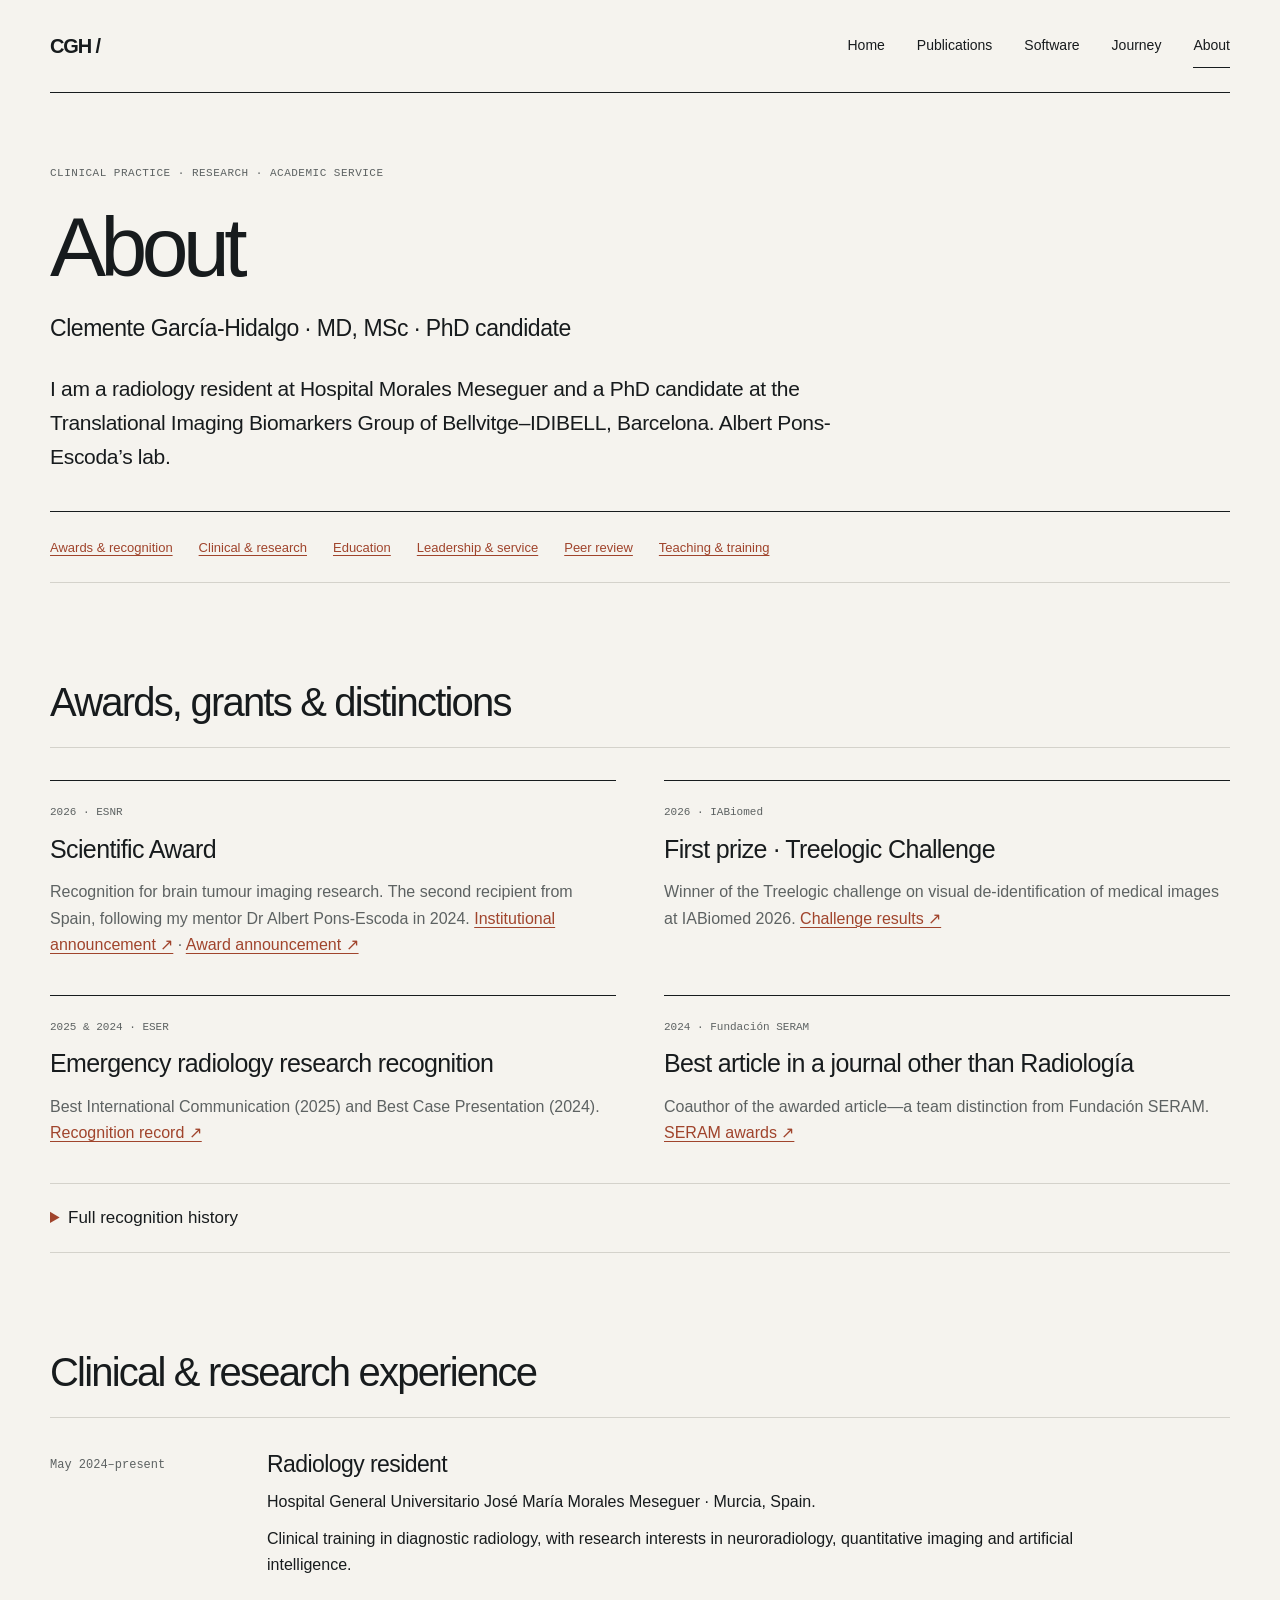
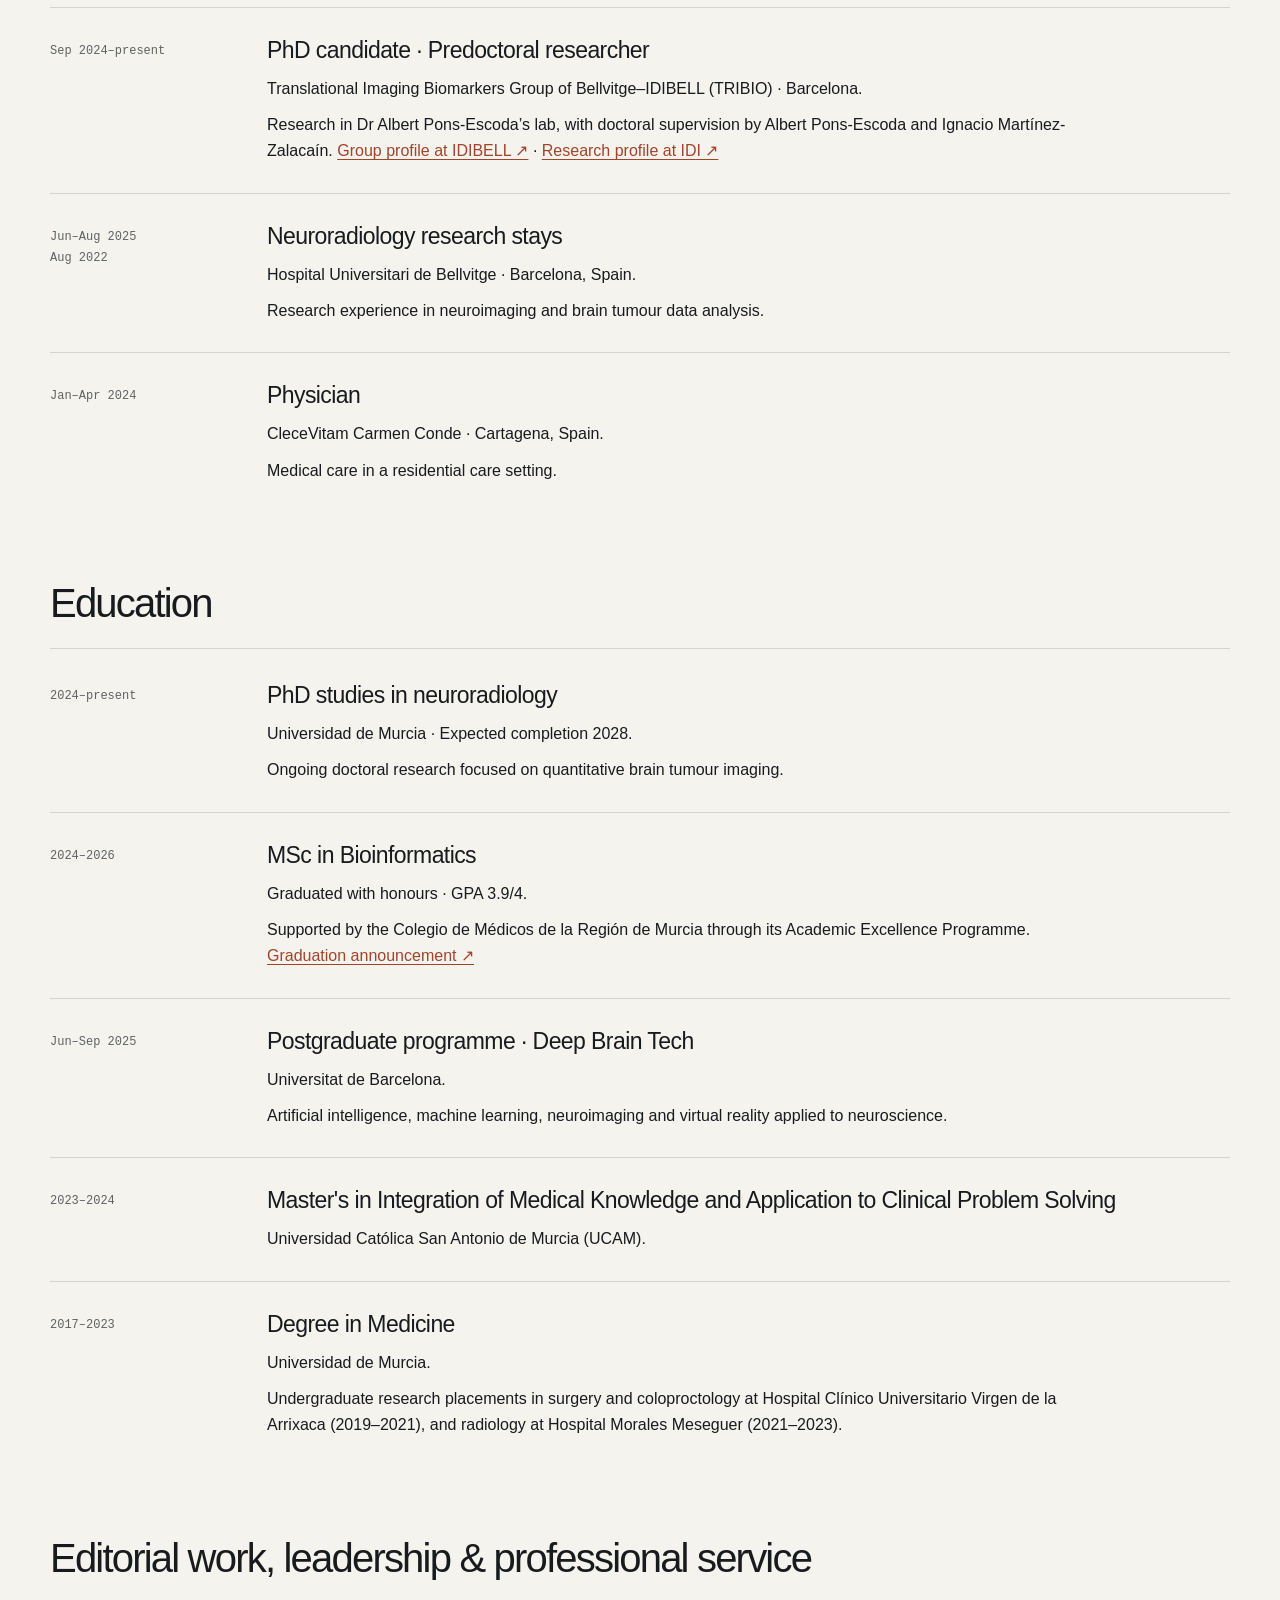
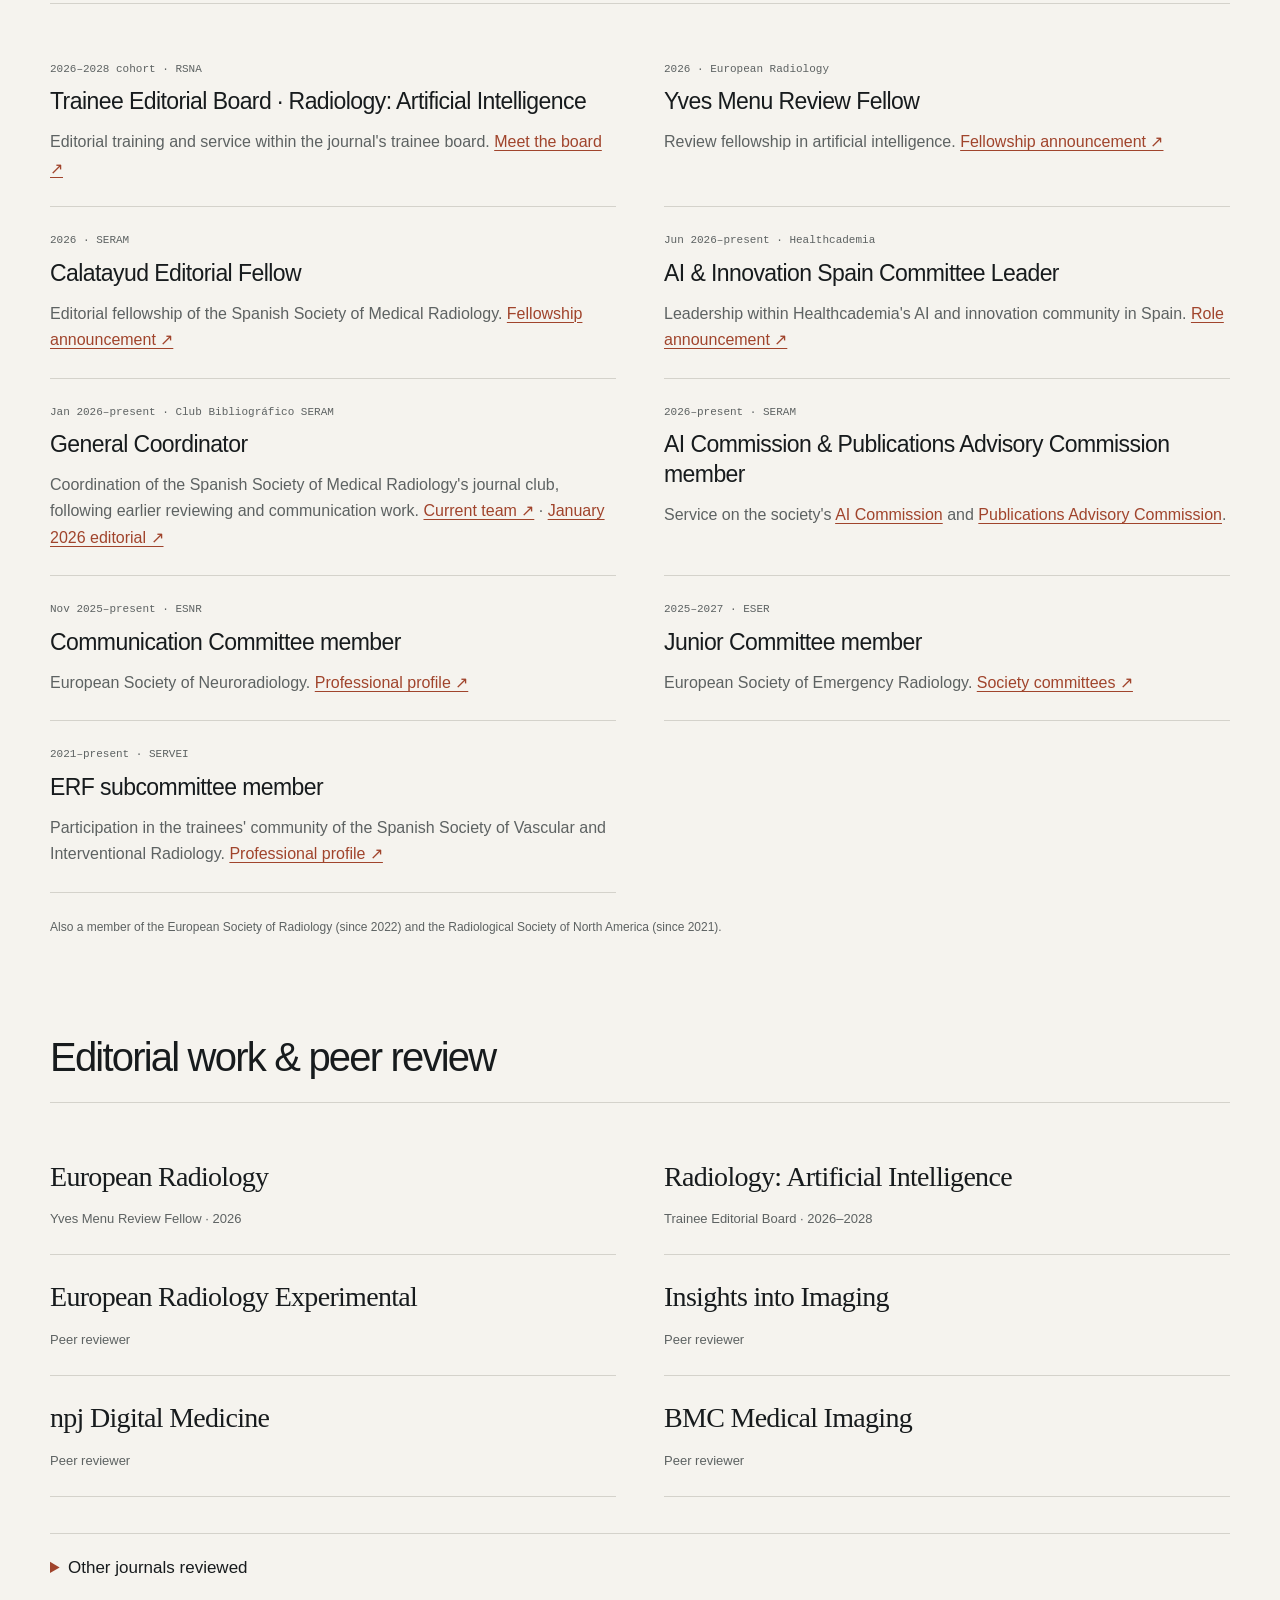
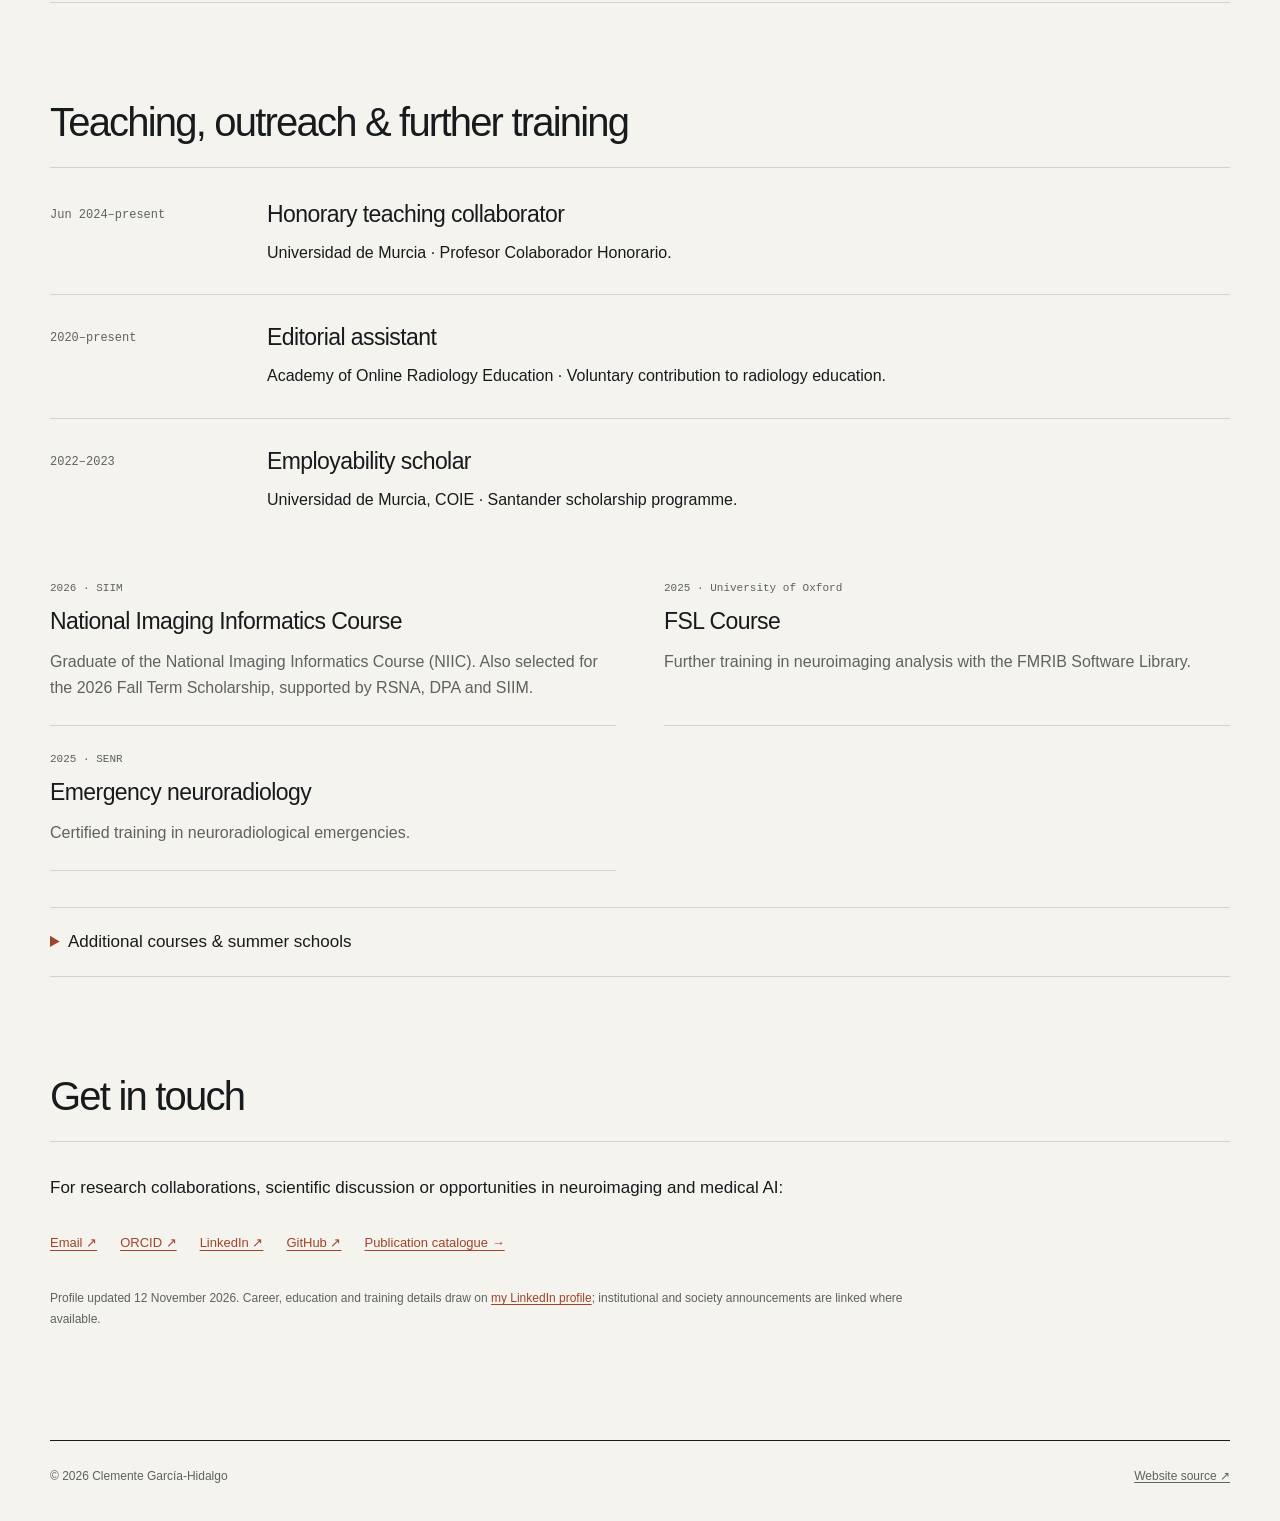
==== commit bc922631: "Add photographic career timeline and expand research recognition" ====
--- a/about/index.html
+++ b/about/index.html
@@ -7,7 +7,7 @@
   <title>About · Clemente García-Hidalgo</title>
   <link rel="canonical" href="https://torkitor.github.io/about/">
   <link rel="icon" href="../assets/favicon.svg" type="image/svg+xml">
-  <link rel="stylesheet" href="../assets/style.css?v=20261112-r3">
+  <link rel="stylesheet" href="../assets/style.css?v=20261112-r5">
 </head>
 <body>
   <a class="skip-link" href="#main">Skip to content</a>
@@ -18,6 +18,7 @@
         <a href="../">Home</a>
         <a href="../publications/">Publications</a>
         <a href="../software/">Software</a>
+        <a href="../journey/">Journey</a>
         <a href="./" aria-current="page">About</a>
       </nav>
     </header>
@@ -26,7 +27,7 @@
         <p class="eyebrow">Clinical practice · Research · Academic service</p>
         <h1 class="page-title">About</h1>
         <p class="subtitle">Clemente García-Hidalgo · MD, MSc · PhD candidate</p>
-        <p class="lead">I am a radiology resident at Hospital Morales Meseguer and a PhD candidate at the University of Murcia. My research focuses on quantitative brain tumour MRI and the evaluation of medical AI.</p>
+        <p class="lead">I am a radiology resident at Hospital Morales Meseguer and a PhD candidate at the Translational Imaging Biomarkers Group of Bellvitge–IDIBELL, Barcelona. Albert Pons-Escoda’s lab.</p>
       </div>
       <nav class="jump-links" aria-label="On this page">
         <a href="#recognition">Awards &amp; recognition</a>
@@ -40,9 +41,9 @@
       <section id="recognition" aria-labelledby="recognition-heading">
         <h2 id="recognition-heading">Awards, grants &amp; distinctions</h2>
         <div class="recognition-grid">
-          <article><p class="meta">2026 · ESNR</p><h3>Scientific Award</h3><p>Recognition for brain tumour imaging research. <a href="https://idi.gencat.cat/ca/actualitat/2026/esnr-premia-recerca-tumors-cerebrals">Institutional announcement ↗</a></p></article>
+          <article><p class="meta">2026 · ESNR</p><h3>Scientific Award</h3><p>Recognition for brain tumour imaging research. The second recipient from Spain, following my mentor Dr Albert Pons-Escoda in 2024. <a href="https://idi.gencat.cat/ca/actualitat/2026/esnr-premia-recerca-tumors-cerebrals">Institutional announcement ↗</a> · <a href="https://www.linkedin.com/feed/update/urn:li:ugcPost:7505622284875784192/">Award announcement ↗</a></p></article>
           <article><p class="meta">2026 · IABiomed</p><h3>First prize · Treelogic Challenge</h3><p>Winner of the Treelogic challenge on visual de-identification of medical images at IABiomed 2026. <a href="https://iabiomed.org/hackathon-2026/">Challenge results ↗</a></p></article>
-          <article><p class="meta">2025 &amp; 2024 · ESER</p><h3>Emergency radiology research recognition</h3><p>Best International Work (2025) and Best Case Presentation (2024). <a href="https://www.linkedin.com/in/clementegarciahidalgo/details/honors/">Recognition record ↗</a></p></article>
+          <article><p class="meta">2025 &amp; 2024 · ESER</p><h3>Emergency radiology research recognition</h3><p>Best International Communication (2025) and Best Case Presentation (2024). <a href="https://www.linkedin.com/in/clementegarciahidalgo/details/honors/">Recognition record ↗</a></p></article>
           <article><p class="meta">2024 · Fundación SERAM</p><h3>Best article in a journal other than Radiología</h3><p>Coauthor of the awarded article—a team distinction from Fundación SERAM. <a href="https://seram.es/premios/">SERAM awards ↗</a></p></article>
         </div>
         <details class="archive">
@@ -52,27 +53,33 @@
             <li><strong>ESNR Scientific Award.</strong> European Society of Neuroradiology.</li>
             <li><strong>First prize, Treelogic Challenge.</strong> IABiomed 2026.</li>
             <li><strong>Best Model Optimisation, Bracco / EuSoMII Agentic AI challenge.</strong> ECR 2026. <a href="https://www.linkedin.com/posts/paola-rinaldi-b8088014a_braccoimaging-ecr2026-raysofknowledge-activity-7444625278506782720-95We">Announcement ↗</a></li>
+            <li><strong>Magna Cum Laude and two honourable mentions.</strong> SERAM conference distinctions for collaborative work across biotechnology, neuroradiology and emergency radiology; the Magna Cum Laude recognised the biotechnology work. <a href="https://www.linkedin.com/feed/update/urn:li:activity:7472266018837544961/">Team recognition ↗</a></li>
+            <li><strong>Calatayud editorial fellowship.</strong> SERAM. <a href="https://www.linkedin.com/feed/update/urn:li:activity:7508098583976439808/">Fellowship announcement ↗</a></li>
+            <li><strong>NIIC Fall Term Scholarship.</strong> National Imaging Informatics Course, supported by RSNA, DPA and SIIM. <a href="https://www.linkedin.com/feed/update/urn:li:activity:7504086426662297600/">Scholarship announcement ↗</a></li>
+            <li><strong>Journal cover selection.</strong> Coauthored research featured on the cover of <em>Journal of Neuro-Oncology</em>, an editorial recognition. <a href="https://www.linkedin.com/feed/update/urn:li:activity:7470514842651738112/">Cover announcement ↗</a></li>
           </ul>
           <h3>2025</h3>
           <ul class="archive-list">
-            <li><strong>Best International Work.</strong> European Society of Emergency Radiology.</li>
-            <li><strong>Young Cancer Researchers scholarship.</strong> Asociación Española Contra el Cáncer (AECC).</li>
-            <li><strong>Research scholarship.</strong> Colegio Oficial de Médicos de la Región de Murcia.</li>
+            <li><strong>Best International Communication.</strong> European Society of Emergency Radiology, presented at the joint SERAU–ESER meeting in Málaga. <a href="https://www.linkedin.com/feed/update/urn:li:activity:7379866020053692416/">Award announcement ↗</a> · <a href="https://congresoeser-serau.com/en/">Congress ↗</a></li>
+            <li><strong>Young Cancer Researchers meeting scholarship.</strong> Asociación Española Contra el Cáncer (AECC), supporting attendance at the Encuentro de Jóvenes Investigadores en Cáncer in Calatayud. <a href="https://www.linkedin.com/feed/update/urn:li:activity:7315477353235722240/">Meeting scholarship ↗</a></li>
+            <li><strong>Doctoral research fellowship, 2025–2026.</strong> Colegio Oficial de Médicos de la Región de Murcia, funding my PhD studies. <a href="https://www.linkedin.com/feed/update/urn:li:activity:7416549743373488128/">Fellowship announcement ↗</a></li>
+            <li><strong>Santander–Fundación General CSIC training scholarship.</strong> Second consecutive cohort of the Good Scientific Practice course. <a href="https://www.linkedin.com/feed/update/urn:li:activity:7354883806589239297/">Scholarship announcement ↗</a></li>
           </ul>
           <h3>2024</h3>
           <ul class="archive-list">
             <li><strong>Best article in a journal other than Radiología.</strong> Fundación SERAM; coauthor of the awarded work.</li>
             <li><strong>Best Case Presentation.</strong> European Society of Emergency Radiology.</li>
-            <li><strong>First prize, best communication.</strong> CESM Murcia / DEPFIM residents' congress, for work on AI ethics and regulation. The prize included a partial scholarship. <a href="https://medicosdemurcia.com/noticia.asp?id=1892">College announcement ↗</a></li>
+            <li><strong>First prize, best communication.</strong> CESM Murcia / DEPFIM residents' congress, for work on AI ethics and regulation. The prize included a partial scholarship. <a href="https://medicosdemurcia.com/noticia.asp?id=1892">CESM interview ↗</a></li>
             <li><strong>Best work.</strong> VIII Medical Education Meeting, Centro de Estudios Médicos.</li>
             <li><strong>Best clinical case.</strong> Murcia Head and Neck Tumour Society.</li>
+            <li><strong>Santander–Fundación General CSIC training scholarship.</strong> Good Scientific Practice course for doctoral researchers. <a href="https://www.linkedin.com/feed/update/urn:li:share:7226522297547821056/">Scholarship announcement ↗</a></li>
           </ul>
           <h3>2023</h3>
           <ul class="archive-list">
             <li><strong>Best medical undergraduate thesis and associated scholarship.</strong> Encuentro TF.</li>
             <li><strong>Santander–COIE employability scholarship.</strong> Universidad de Murcia, 2022–2023.</li>
             <li><strong>Best communication.</strong> National Medical Education Meeting.</li>
-            <li><strong>Best communication.</strong> First National APURF Congress (Association of University Professors of Radiology and Physics).</li>
+            <li><strong>Best communication.</strong> First National APURF Congress (Association of University Professors of Radiology and Physical Medicine).</li>
           </ul>
           <h3>2022</h3>
           <ul class="archive-list">
@@ -112,7 +119,7 @@
           </article>
           <article class="timeline-item">
             <p class="period">Sep 2024–present</p>
-            <div><h3>Predoctoral researcher</h3><p>Universidad de Murcia · Research collaboration with the Translational Imaging Biomarkers (TRIBIO) group at Bellvitge.</p><p>Doctoral research in brain tumour imaging, supervised by Albert Pons-Escoda and Ignacio Martínez-Zalacaín. <a href="https://idi.gencat.cat/ca/actualitat/2026/esnr-premia-recerca-tumors-cerebrals">Research profile at IDI ↗</a></p></div>
+            <div><h3>PhD candidate · Predoctoral researcher</h3><p>Translational Imaging Biomarkers Group of Bellvitge–IDIBELL (TRIBIO) · Barcelona.</p><p>Research in Dr Albert Pons-Escoda’s lab, with doctoral supervision by Albert Pons-Escoda and Ignacio Martínez-Zalacaín. <a href="https://idibell.cat/en/research/translational-medicine-area/digestive-system-diagnostics-pharmacogenetics-care-support-and-clinical-prevention-program-2/bellvitge-translational-imaging-biomarkers-group-tribio/">Group profile at IDIBELL ↗</a> · <a href="https://idi.gencat.cat/ca/actualitat/2026/esnr-premia-recerca-tumors-cerebrals">Research profile at IDI ↗</a></p></div>
           </article>
           <article class="timeline-item">
             <p class="period">Jun–Aug 2025<br>Aug 2022</p>
@@ -134,7 +141,7 @@
           </article>
           <article class="timeline-item">
             <p class="period">2024–2026</p>
-            <div><h3>MSc in Bioinformatics</h3></div>
+            <div><h3>MSc in Bioinformatics</h3><p>Graduated with honours · GPA 3.9/4.</p><p>Supported by the Colegio de Médicos de la Región de Murcia through its Academic Excellence Programme. <a href="https://www.linkedin.com/feed/update/urn:li:activity:7449389839491354624/">Graduation announcement ↗</a></p></div>
           </article>
           <article class="timeline-item">
             <p class="period">Jun–Sep 2025</p>
@@ -156,6 +163,7 @@
         <div class="role-list">
           <article><p class="meta">2026–2028 cohort · RSNA</p><h3>Trainee Editorial Board · Radiology: Artificial Intelligence</h3><p>Editorial training and service within the journal's trainee board. <a href="https://radiologyai.substack.com/p/welcome-to-our-newest-trainee-editorial">Meet the board ↗</a></p></article>
           <article><p class="meta">2026 · European Radiology</p><h3>Yves Menu Review Fellow</h3><p>Review fellowship in artificial intelligence. <a href="https://journals.myesr.org/eur-radiol/news/new-year-new-fellows-welcome-the-recipients-of-yves-menu-review-fellowships-2026/">Fellowship announcement ↗</a></p></article>
+          <article><p class="meta">2026 · SERAM</p><h3>Calatayud Editorial Fellow</h3><p>Editorial fellowship of the Spanish Society of Medical Radiology. <a href="https://www.linkedin.com/feed/update/urn:li:activity:7508098583976439808/">Fellowship announcement ↗</a></p></article>
           <article><p class="meta">Jun 2026–present · Healthcademia</p><h3>AI &amp; Innovation Spain Committee Leader</h3><p>Leadership within Healthcademia's AI and innovation community in Spain. <a href="https://www.linkedin.com/feed/update/urn:li:activity:7523342420038672384/">Role announcement ↗</a></p></article>
           <article><p class="meta">Jan 2026–present · Club Bibliográfico SERAM</p><h3>General Coordinator</h3><p>Coordination of the Spanish Society of Medical Radiology's journal club, following earlier reviewing and communication work. <a href="https://cbseram.com/quienes-somos/">Current team ↗</a> · <a href="https://cbseram.com/2026/01/30/editorial-enero-2026/">January 2026 editorial ↗</a></p></article>
           <article><p class="meta">2026–present · SERAM</p><h3>AI Commission &amp; Publications Advisory Commission member</h3><p>Service on the society's <a href="https://seram.es/comisiones/comision-ia/">AI Commission</a> and <a href="https://seram.es/comisiones-asesoras/comision-de-publicaciones/">Publications Advisory Commission</a>.</p></article>
@@ -178,7 +186,7 @@
           <article class="timeline-item"><p class="period">2022–2023</p><div><h3>Employability scholar</h3><p>Universidad de Murcia, COIE · Santander scholarship programme.</p></div></article>
         </div>
         <div class="role-list">
-          <article><p class="meta">2026 · SIIM</p><h3>National Imaging Informatics Course</h3><p>Graduate of the National Imaging Informatics Course (NIIC).</p></article>
+          <article><p class="meta">2026 · SIIM</p><h3>National Imaging Informatics Course</h3><p>Graduate of the National Imaging Informatics Course (NIIC). Also selected for the 2026 Fall Term Scholarship, supported by RSNA, DPA and SIIM.</p></article>
           <article><p class="meta">2025 · University of Oxford</p><h3>FSL Course</h3><p>Further training in neuroimaging analysis with the FMRIB Software Library.</p></article>
           <article><p class="meta">2025 · SENR</p><h3>Emergency neuroradiology</h3><p>Certified training in neuroradiological emergencies.</p></article>
         </div>
--- a/assets/style.css
+++ b/assets/style.css
@@ -154,13 +154,18 @@
 .press-grid { display: grid; grid-template-columns: 1fr 1fr; gap: 64px; }
 .press-feature { min-width: 0; }
 .press-feature figure { margin-bottom: 25px; }
-.press-feature img { width: 100%; height: auto; aspect-ratio: 1.36; object-fit: cover; }
+.press-feature img { width: 100%; height: auto; }
 .press-feature figcaption { font-size: 11px; }
 .press-feature .eyebrow { color: var(--accent); }
 .press-feature h3 { margin-bottom: 24px; font-size: clamp(28px, 3.1vw, 42px); line-height: 1.13; }
-.press-feature:first-child { padding-top: 25px; border-top: 3px solid var(--accent); }
+.press-feature:first-child { padding-top: 0; }
 .press-feature:first-child h3 { font-size: clamp(38px, 4.4vw, 60px); }
 .press-feature p { max-width: 580px; }
+.journey-preview { display: grid; grid-template-columns: 1.15fr 1fr; gap: 60px; align-items: center; padding-block: 42px; border-block: 1px solid var(--rule); }
+.journey-preview img { width: 100%; height: auto; }
+.journey-preview h2 { margin-bottom: 24px; padding-bottom: 0; border: 0; font-size: clamp(36px, 4.1vw, 54px); line-height: 1.08; letter-spacing: -.045em; }
+.journey-preview .eyebrow { color: var(--accent); }
+.journey-preview .text-link { display: inline-flex; align-items: center; min-height: 44px; margin-top: 16px; }
 .press-links { display: flex; flex-direction: column; align-items: flex-start; }
 .award-list { display: grid; grid-template-columns: 1fr 1fr; gap: 0 48px; list-style: none; margin: 52px 0 0; padding: 0; }
 .award-list li { border-top: 1px solid var(--rule); padding: 24px 0; }
@@ -205,6 +210,7 @@
 }
 
 @media (max-width: 760px) {
+  .journey-preview { grid-template-columns: 1fr; gap: 28px; padding-block: 30px; }
   .press-grid { gap: 32px; }
   .editorial-feature { padding: 30px 26px; }
   .journal-grid { gap: 0 28px; }
@@ -296,6 +302,8 @@
 }
 
 @media (max-width: 360px) {
+  .site-header nav { gap: 6px; }
+  .site-header nav a { font-size: 12px; }
   .publication-heading { display: block; }
   .publication-heading h1 { font-size: 44px; }
   .publication-total { display: flex; align-items: baseline; gap: 18px; margin-top: 24px; text-align: left; }
